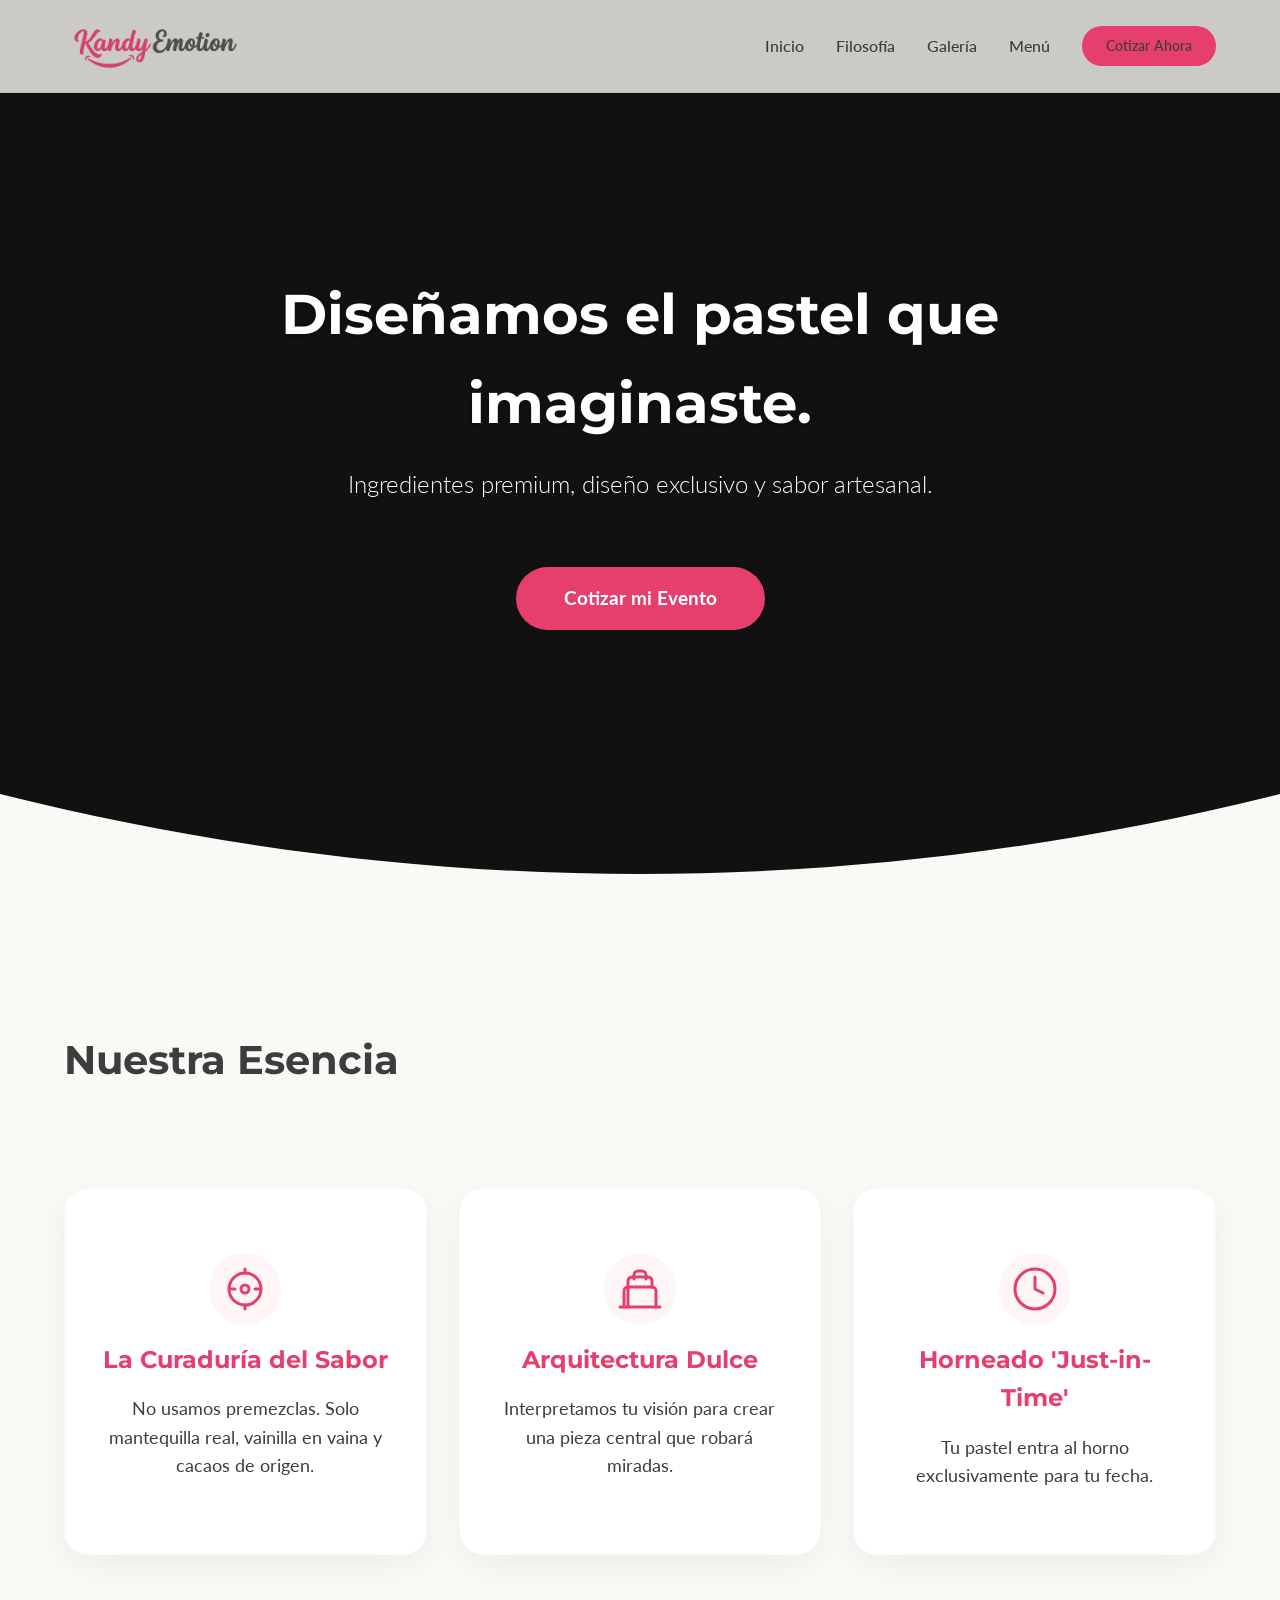
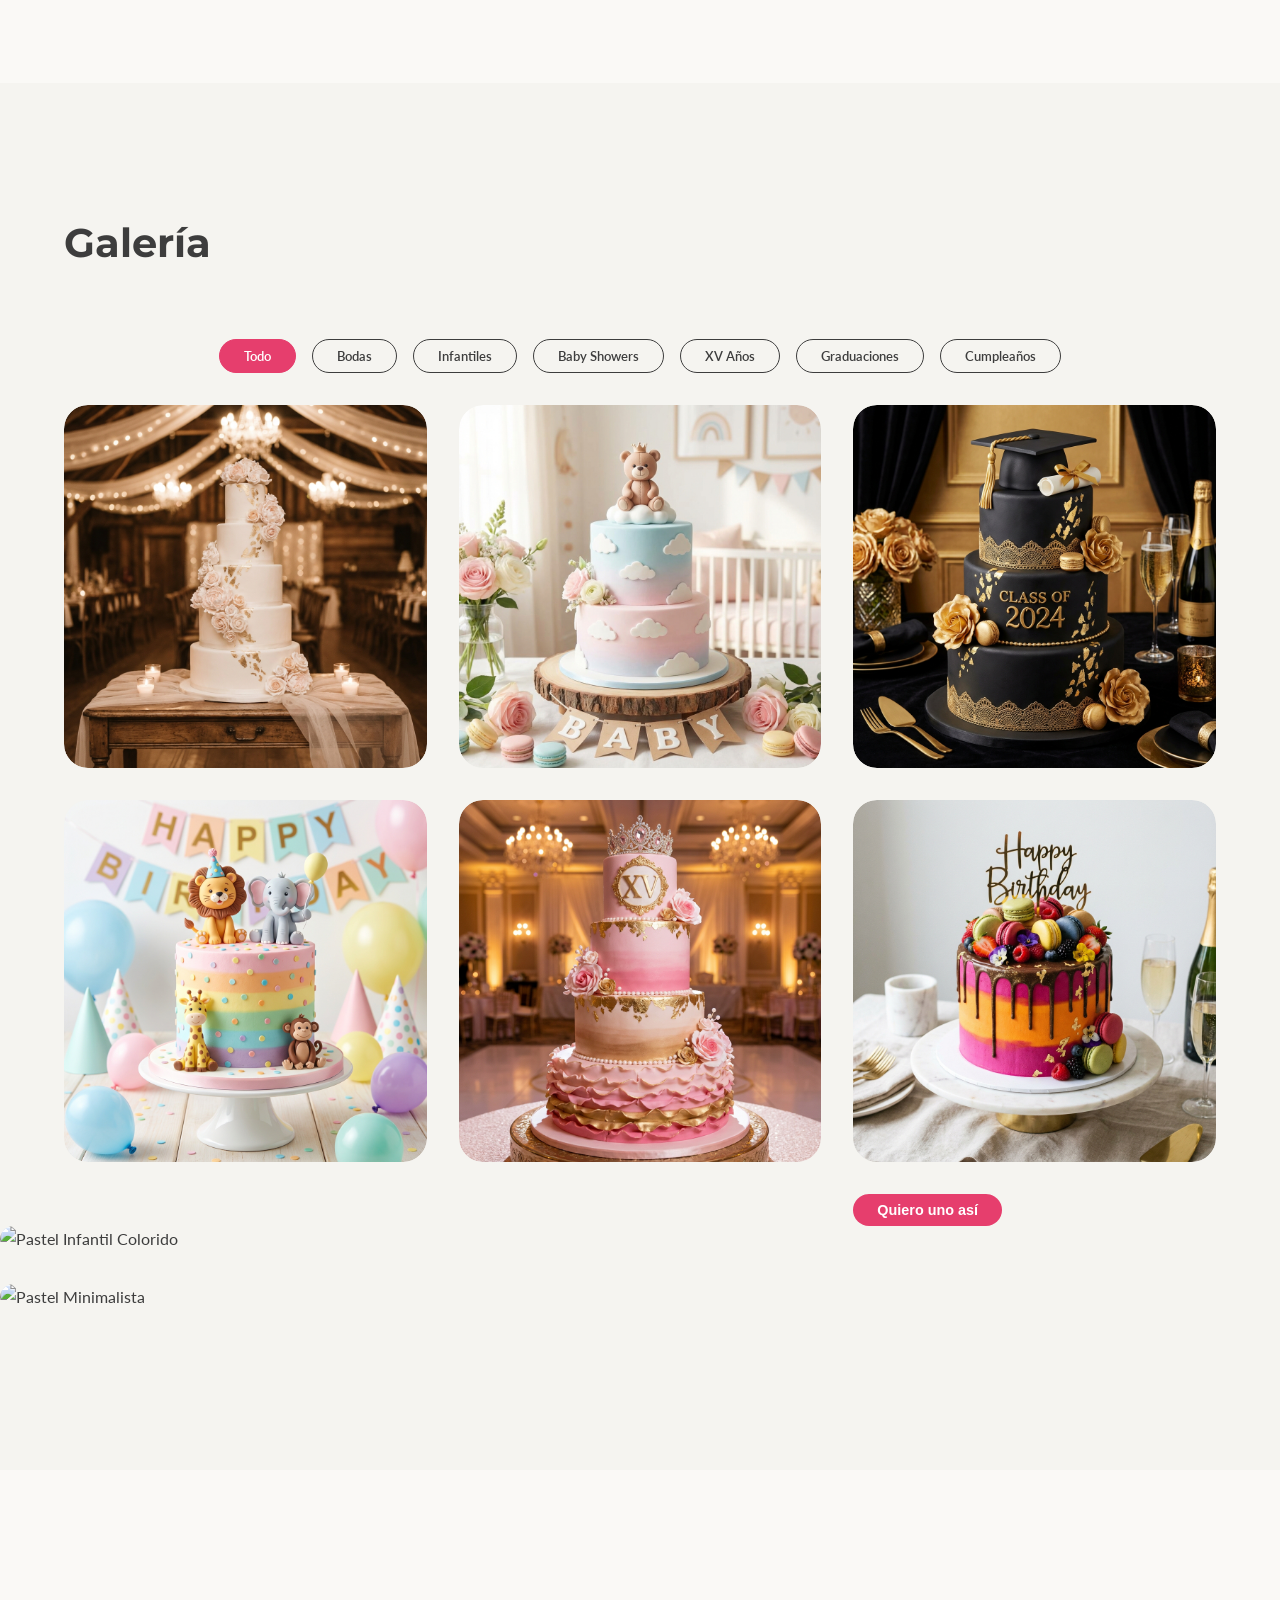
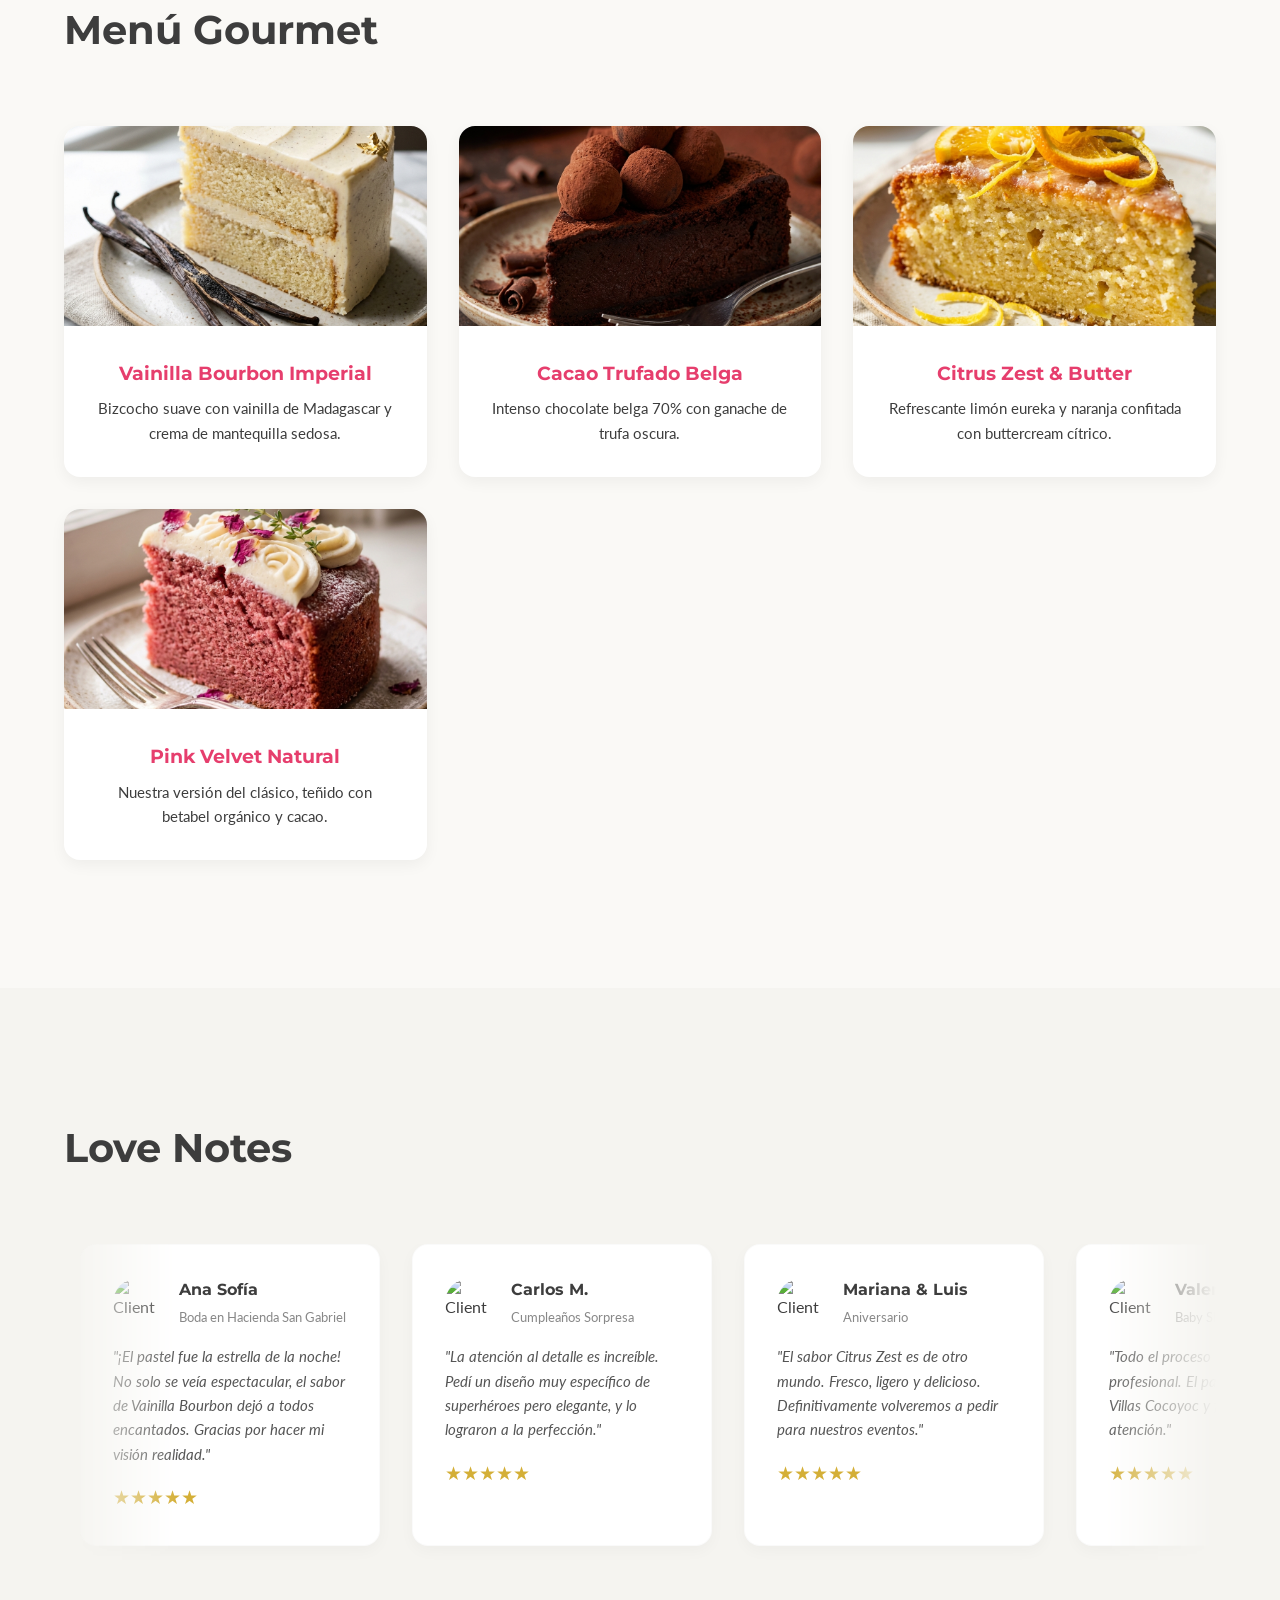
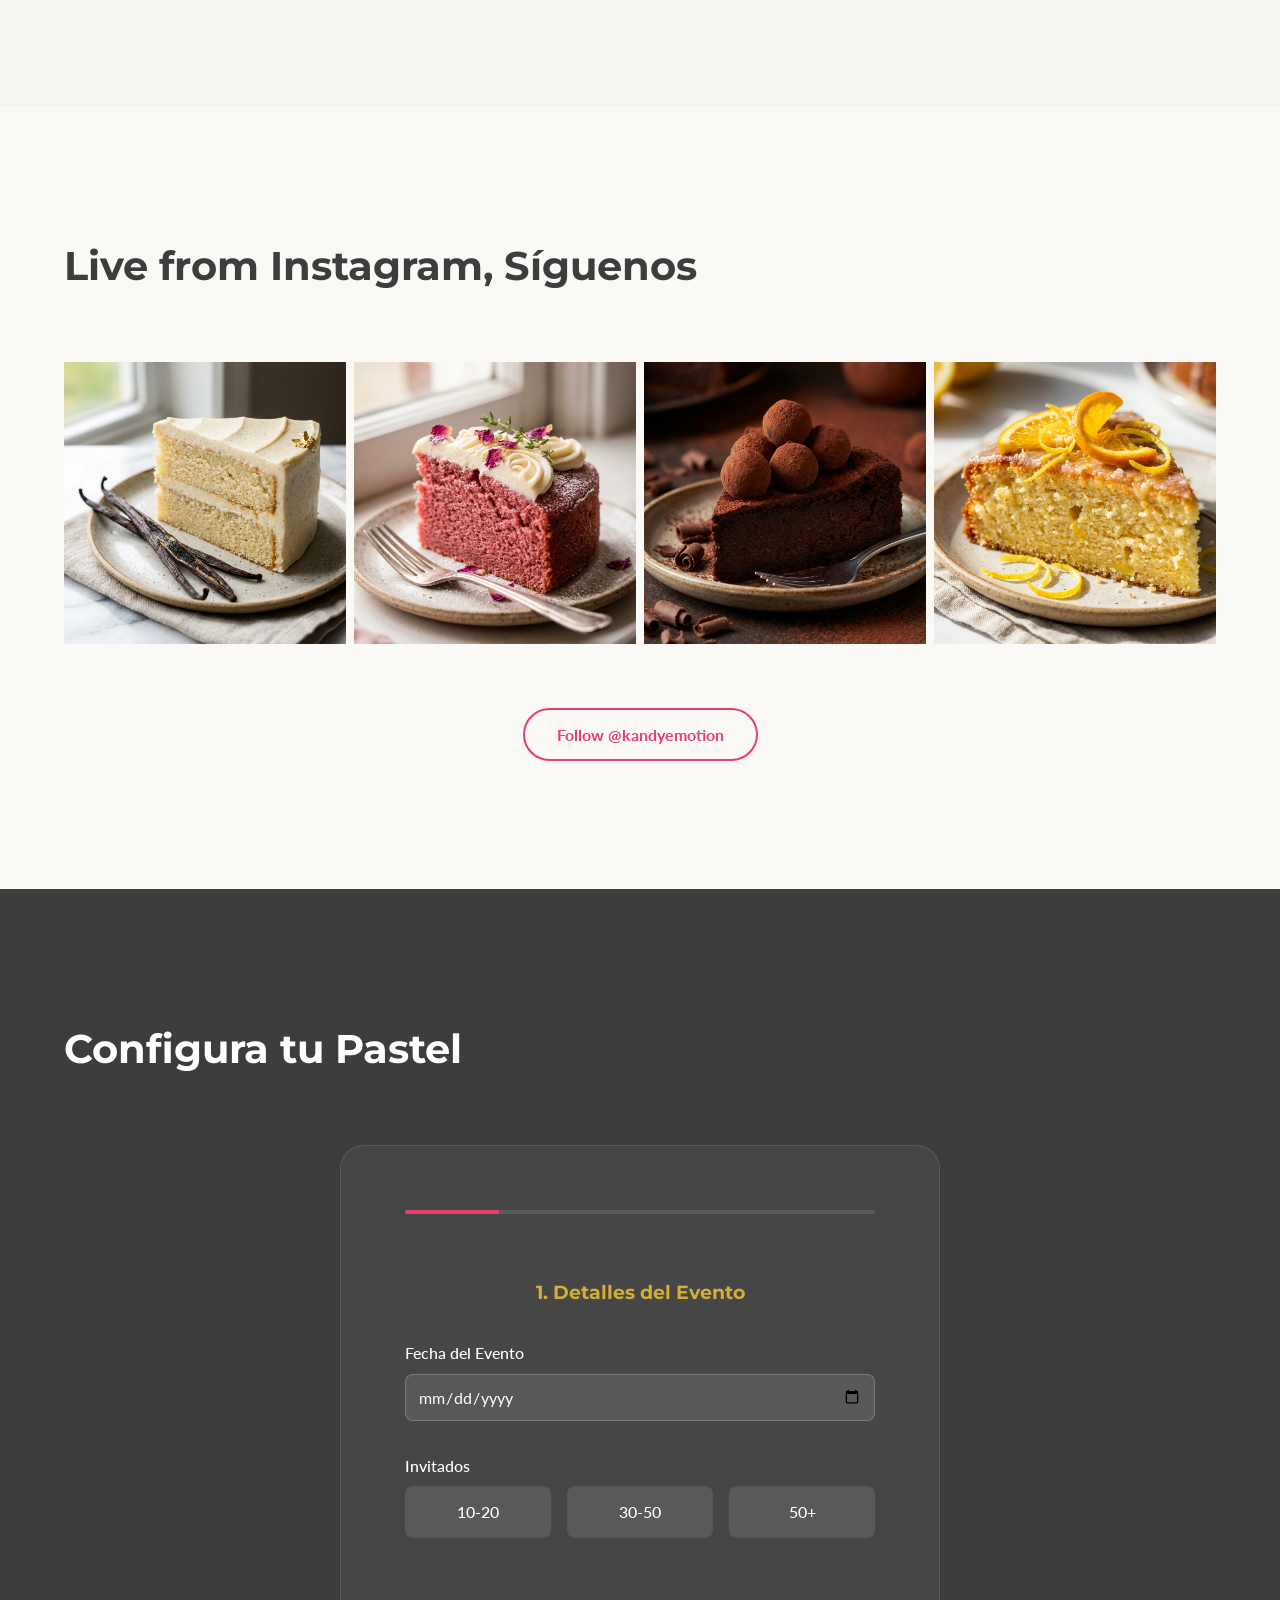
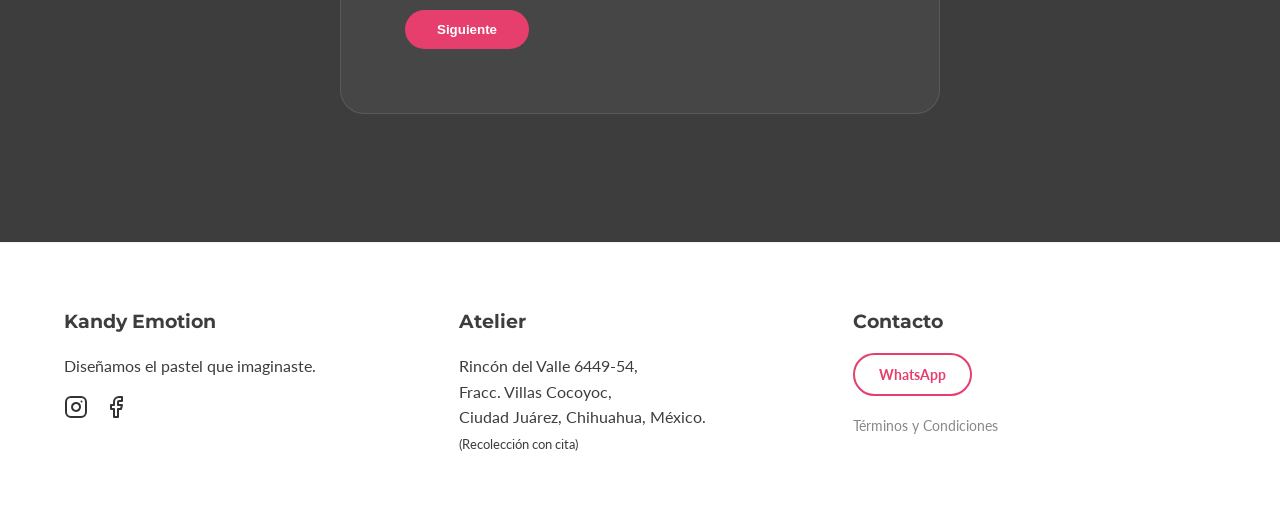
==== index.html @ c94f13f4 "Initial commit: Kandy Emotion website" ====
<!DOCTYPE html>
<html lang="es">

<head>
    <meta charset="UTF-8">
    <meta name="viewport" content="width=device-width, initial-scale=1.0">
    <title>Kandy Emotion | Pasteles de Diseño y Repostería Gourmet</title>
    <meta name="description"
        content="Diseñamos el pastel que imaginaste. Ingredientes premium, diseño exclusivo y sabor artesanal. Kandy Emotion - Digital Atelier.">
    <meta name="keywords"
        content="Pasteles personalizados, Repostería gourmet, Pasteles de boda, Kandy Emotion, Villas Cocoyoc">

    <!-- Fonts -->
    <link rel="preconnect" href="https://fonts.googleapis.com">
    <link rel="preconnect" href="https://fonts.gstatic.com" crossorigin>
    <link
        href="https://fonts.googleapis.com/css2?family=Lato:wght@300;400;700&family=Montserrat:wght@500;700;800&family=Pacifico&display=swap"
        rel="stylesheet">

    <!-- Styles -->
    <link rel="stylesheet" href="css/styles.css">
    <link rel="stylesheet" href="css/lightbox.css">
</head>

<body>

    <!-- Header -->
    <header id="main-header" class="glass-header">
        <div class="container header-content">
            <div class="logo">
                <img src="assets/images/logo.png" alt="Kandy Emotion Logo" class="logo-img">
            </div>
            <nav class="desktop-nav">
                <ul>
                    <li><a href="#hero">Inicio</a></li>
                    <li><a href="#value-prop">Filosofía</a></li>
                    <li><a href="#gallery">Galería</a></li>
                    <li><a href="#menu">Menú</a></li>
                    <li><a href="#configurator" class="btn btn-primary btn-sm">Cotizar Ahora</a></li>
                </ul>
            </nav>

            <!-- Mobile Menu Toggle -->
            <button class="mobile-menu-toggle" aria-label="Abrir menú">
                <span></span>
                <span></span>
                <span></span>
            </button>
        </div>

        <!-- Mobile Menu Overlay -->
        <div class="mobile-menu">
            <nav>
                <ul>
                    <li><a href="#hero" onclick="closeMobileMenu()">Inicio</a></li>
                    <li><a href="#value-prop" onclick="closeMobileMenu()">Filosofía</a></li>
                    <li><a href="#gallery" onclick="closeMobileMenu()">Galería</a></li>
                    <li><a href="#menu" onclick="closeMobileMenu()">Menú</a></li>
                    <li><a href="#configurator" class="btn btn-primary btn-block" onclick="closeMobileMenu()">Cotizar
                            Ahora</a></li>
                </ul>
            </nav>
        </div>
        </div>
    </header>

    <main>
        <!-- Section A: Hero -->
        <section id="hero" class="hero-section">
            <div class="video-background">
                <video autoplay muted loop playsinline
                    poster="https://images.unsplash.com/photo-1578985545062-69928b1d9587?q=80&w=2589&auto=format&fit=crop">
                    <source src="assets/videos/cake.mp4" type="video/mp4">
                    <!-- Fallback image is handled by poster -->
                </video>
                <div class="video-overlay"></div>
            </div>
            <div class="container hero-content">
                <h1>Diseñamos el pastel que imaginaste.</h1>
                <p class="hero-sub">Ingredientes premium, diseño exclusivo y sabor artesanal.</p>
                <a href="#configurator" class="btn btn-primary btn-lg">Cotizar mi Evento</a>
            </div>
            <div class="smile-divider-bottom">
                <svg viewBox="0 0 1440 120" preserveAspectRatio="none">
                    <path d="M0,0 C480,120 960,120 1440,0 L1440,120 L0,120 Z" fill="#FAF9F6"></path>
                </svg>
            </div>
        </section>

        <!-- Section B: Value Proposition -->
        <section id="value-prop" class="section-padding">
            <div class="container">
                <h2 class="section-title text-center">Nuestra Esencia</h2>
                <div class="cards-grid">
                    <div class="card">
                        <div class="card-icon">
                            <svg xmlns="http://www.w3.org/2000/svg" width="48" height="48" viewBox="0 0 24 24"
                                fill="none" stroke="#E63E6D" stroke-width="1.5" stroke-linecap="round"
                                stroke-linejoin="round">
                                <path d="M12 20a8 8 0 1 0 0-16 8 8 0 0 0 0 16Z" />
                                <path d="M12 14a2 2 0 1 0 0-4 2 2 0 0 0 0 4Z" />
                                <path d="M12 2v2" />
                                <path d="M12 22v-2" />
                                <path d="M17 12h2" />
                                <path d="M5 12h2" />
                            </svg>
                        </div>
                        <h3>La Curaduría del Sabor</h3>
                        <p>No usamos premezclas. Solo mantequilla real, vainilla en vaina y cacaos de origen.</p>
                    </div>
                    <div class="card">
                        <div class="card-icon">
                            <svg xmlns="http://www.w3.org/2000/svg" width="48" height="48" viewBox="0 0 24 24"
                                fill="none" stroke="#E63E6D" stroke-width="1.5" stroke-linecap="round"
                                stroke-linejoin="round">
                                <path d="M2 21h20" />
                                <path d="M20 21v-8a2 2 0 0 0-2-2H6a2 2 0 0 0-2 2v8" />
                                <path d="M6 21V8a2 2 0 0 1 2-2h8a2 2 0 0 1 2 2v3" />
                                <path d="M9 7V5a2 2 0 0 1 2-2h2a2 2 0 0 1 2 2v2" />
                            </svg>
                        </div>
                        <h3>Arquitectura Dulce</h3>
                        <p>Interpretamos tu visión para crear una pieza central que robará miradas.</p>
                    </div>
                    <div class="card">
                        <div class="card-icon">
                            <svg xmlns="http://www.w3.org/2000/svg" width="48" height="48" viewBox="0 0 24 24"
                                fill="none" stroke="#E63E6D" stroke-width="1.5" stroke-linecap="round"
                                stroke-linejoin="round">
                                <circle cx="12" cy="12" r="10" />
                                <polyline points="12 6 12 12 16 14" />
                            </svg>
                        </div>
                        <h3>Horneado 'Just-in-Time'</h3>
                        <p>Tu pastel entra al horno exclusivamente para tu fecha.</p>
                    </div>
                </div>
            </div>
        </section>

        <!-- Section C: Shoppable Gallery -->
        <section id="gallery" class="section-padding bg-cream">
            <div class="container">
                <h2 class="section-title text-center">Galería</h2>

                <!-- Filter Buttons -->
                <div class="gallery-filters text-center">
                    <button class="filter-btn active" data-filter="all">Todo</button>
                    <button class="filter-btn" data-filter="wedding">Bodas</button>
                    <button class="filter-btn" data-filter="kids">Infantiles</button>
                    <button class="filter-btn" data-filter="babyshower">Baby Showers</button>
                    <button class="filter-btn" data-filter="xv">XV Años</button>
                    <button class="filter-btn" data-filter="graduation">Graduaciones</button>
                    <button class="filter-btn" data-filter="birthday">Cumpleaños</button>
                </div>

                <!-- Masonry Grid -->
                <div class="gallery-grid">
                    <div class="gallery-item wedding">
                        <img src="assets/images/gallery-wedding.png" alt="Pastel de Boda Elegante" loading="lazy">
                        <div class="gallery-overlay">
                            <button class="btn btn-primary btn-sm" onclick="openLightbox(this)">Quiero uno así</button>
                        </div>
                    </div>
                    <div class="gallery-item kids">
                        <img src="assets/images/gallery-kids.png" alt="Pastel Infantil Divertido" loading="lazy">
                        <div class="gallery-overlay">
                            <button class="btn btn-primary btn-sm" onclick="openLightbox(this)">Quiero uno así</button>
                        </div>
                    </div>
                    <div class="gallery-item babyshower">
                        <img src="assets/images/gallery-babyshower.png" alt="Pastel Baby Shower" loading="lazy">
                        <div class="gallery-overlay">
                            <button class="btn btn-primary btn-sm" onclick="openLightbox(this)">Quiero uno así</button>
                        </div>
                    </div>
                    <div class="gallery-item xv">
                        <img src="assets/images/gallery-quince.png" alt="Pastel XV Años" loading="lazy">
                        <div class="gallery-overlay">
                            <button class="btn btn-primary btn-sm" onclick="openLightbox(this)">Quiero uno así</button>
                        </div>
                    </div>
                    <div class="gallery-item graduation">
                        <img src="assets/images/gallery-graduation.png" alt="Pastel Graduación" loading="lazy">
                        <div class="gallery-overlay">
                            <button class="btn btn-primary btn-sm" onclick="openLightbox(this)">Quiero uno así</button>
                        </div>
                    </div>
                    <div class="gallery-item birthday">
                        <img src="assets/images/gallery-birthday.png" alt="Pastel Cumpleaños" loading="lazy">
                        <div class="gallery-overlay">
                            <button class="btn btn-primary btn-sm" onclick="openLightbox(this)">Quiero uno así</button>
                        </div>
                    </div>
                    <button class="btn btn-primary btn-sm" onclick="openLightbox(this)">Quiero uno así</button>
                </div>
            </div>
            <div class="gallery-item kids">
                <img src="https://images.unsplash.com/photo-1621303837174-89787a7d4729?q=80&w=800&auto=format&fit=crop"
                    alt="Pastel Infantil Colorido" loading="lazy">
                <div class="gallery-overlay">
                    <button class="btn btn-primary btn-sm" onclick="openLightbox(this)">Quiero uno así</button>
                </div>
            </div>
            <div class="gallery-item editorial">
                <img src="https://images.unsplash.com/photo-1586985289688-ca3cf47d3e6e?q=80&w=800&auto=format&fit=crop"
                    alt="Pastel Minimalista" loading="lazy">
                <div class="gallery-overlay">
                    <button class="btn btn-primary btn-sm" onclick="openLightbox(this)">Quiero uno así</button>
                </div>
            </div>
            </div>
            </div>
        </section>

        <!-- Section D: Gourmet Menu -->
        <section id="menu" class="section-padding">
            <div class="container">
                <h2 class="section-title text-center">Menú Gourmet</h2>
                <div class="menu-grid">
                    <div class="menu-item">
                        <img src="assets/images/menu-vanilla.png" alt="Vainilla Bourbon" class="menu-img"
                            loading="lazy">
                        <div class="menu-content">
                            <h4>Vainilla Bourbon Imperial</h4>
                            <p>Bizcocho suave con vainilla de Madagascar y crema de mantequilla sedosa.</p>
                        </div>
                    </div>
                    <div class="menu-item">
                        <img src="assets/images/menu-cacao.png" alt="Cacao Trufado" class="menu-img" loading="lazy">
                        <div class="menu-content">
                            <h4>Cacao Trufado Belga</h4>
                            <p>Intenso chocolate belga 70% con ganache de trufa oscura.</p>
                        </div>
                    </div>
                    <div class="menu-item">
                        <img src="assets/images/menu-citrus.png" alt="Citrus Zest" class="menu-img" loading="lazy">
                        <div class="menu-content">
                            <h4>Citrus Zest & Butter</h4>
                            <p>Refrescante limón eureka y naranja confitada con buttercream cítrico.</p>
                        </div>
                    </div>
                    <div class="menu-item">
                        <img src="assets/images/menu-pink.png" alt="Pink Velvet" class="menu-img" loading="lazy">
                        <div class="menu-content">
                            <h4>Pink Velvet Natural</h4>
                            <p>Nuestra versión del clásico, teñido con betabel orgánico y cacao.</p>
                        </div>
                    </div>
                </div>
            </div>
        </section>

        <!-- Section E: Social Proof -->
        <section id="social-proof" class="section-padding bg-cream">
            <div class="container">
                <h2 class="section-title text-center">Love Notes</h2>
                <div class="scroller-container">
                    <div class="scroller-track">
                        <!-- Testimonial 1 -->
                        <div class="testimonial-card">
                            <div class="testimonial-header">
                                <img src="https://images.unsplash.com/photo-1494790108377-be9c29b29330?q=80&w=150&auto=format&fit=crop"
                                    alt="Client" class="client-avatar">
                                <div>
                                    <h5>Ana Sofía</h5>
                                    <small>Boda en Hacienda San Gabriel</small>
                                </div>
                            </div>
                            <p class="testimonial-text">"¡El pastel fue la estrella de la noche! No solo se veía
                                espectacular, el sabor de Vainilla Bourbon dejó a todos encantados. Gracias por hacer mi
                                visión realidad."</p>
                            <div class="testimonial-rating">★★★★★</div>
                        </div>
                        <!-- Testimonial 2 -->
                        <div class="testimonial-card">
                            <div class="testimonial-header">
                                <img src="https://images.unsplash.com/photo-1507003211169-0a1dd7228f2d?q=80&w=150&auto=format&fit=crop"
                                    alt="Client" class="client-avatar">
                                <div>
                                    <h5>Carlos M.</h5>
                                    <small>Cumpleaños Sorpresa</small>
                                </div>
                            </div>
                            <p class="testimonial-text">"La atención al detalle es increíble. Pedí un diseño muy
                                específico de superhéroes pero elegante, y lo lograron a la perfección."</p>
                            <div class="testimonial-rating">★★★★★</div>
                        </div>
                        <!-- Testimonial 3 -->
                        <div class="testimonial-card">
                            <div class="testimonial-header">
                                <img src="https://images.unsplash.com/photo-1534528741775-53994a69daeb?q=80&w=150&auto=format&fit=crop"
                                    alt="Client" class="client-avatar">
                                <div>
                                    <h5>Mariana & Luis</h5>
                                    <small>Aniversario</small>
                                </div>
                            </div>
                            <p class="testimonial-text">"El sabor Citrus Zest es de otro mundo. Fresco, ligero y
                                delicioso. Definitivamente volveremos a pedir para nuestros eventos."</p>
                            <div class="testimonial-rating">★★★★★</div>
                        </div>
                        <!-- Testimonial 4 -->
                        <div class="testimonial-card">
                            <div class="testimonial-header">
                                <img src="https://images.unsplash.com/photo-1580489944761-15a19d654956?q=80&w=150&auto=format&fit=crop"
                                    alt="Client" class="client-avatar">
                                <div>
                                    <h5>Valentina R.</h5>
                                    <small>Baby Shower</small>
                                </div>
                            </div>
                            <p class="testimonial-text">"Todo el proceso fue súper fácil y profesional. El pastel llegó
                                perfecto a Villas Cocoyoc y fue el centro de atención."</p>
                            <div class="testimonial-rating">★★★★★</div>
                        </div>

                        <!-- Duplicates for Infinite Scroll -->
                        <!-- Testimonial 1 -->
                        <div class="testimonial-card">
                            <div class="testimonial-header">
                                <img src="https://images.unsplash.com/photo-1494790108377-be9c29b29330?q=80&w=150&auto=format&fit=crop"
                                    alt="Client" class="client-avatar">
                                <div>
                                    <h5>Ana Sofía</h5>
                                    <small>Boda en Hacienda San Gabriel</small>
                                </div>
                            </div>
                            <p class="testimonial-text">"¡El pastel fue la estrella de la noche! No solo se veía
                                espectacular, el sabor de Vainilla Bourbon dejó a todos encantados. Gracias por hacer mi
                                visión realidad."</p>
                            <div class="testimonial-rating">★★★★★</div>
                        </div>
                        <!-- Testimonial 2 -->
                        <div class="testimonial-card">
                            <div class="testimonial-header">
                                <img src="https://images.unsplash.com/photo-1507003211169-0a1dd7228f2d?q=80&w=150&auto=format&fit=crop"
                                    alt="Client" class="client-avatar">
                                <div>
                                    <h5>Carlos M.</h5>
                                    <small>Cumpleaños Sorpresa</small>
                                </div>
                            </div>
                            <p class="testimonial-text">"La atención al detalle es increíble. Pedí un diseño muy
                                específico de superhéroes pero elegante, y lo lograron a la perfección."</p>
                            <div class="testimonial-rating">★★★★★</div>
                        </div>
                        <!-- Testimonial 3 -->
                        <div class="testimonial-card">
                            <div class="testimonial-header">
                                <img src="https://images.unsplash.com/photo-1534528741775-53994a69daeb?q=80&w=150&auto=format&fit=crop"
                                    alt="Client" class="client-avatar">
                                <div>
                                    <h5>Mariana & Luis</h5>
                                    <small>Aniversario</small>
                                </div>
                            </div>
                            <p class="testimonial-text">"El sabor Citrus Zest es de otro mundo. Fresco, ligero y
                                delicioso. Definitivamente volveremos a pedir para nuestros eventos."</p>
                            <div class="testimonial-rating">★★★★★</div>
                        </div>
                        <!-- Testimonial 4 -->
                        <div class="testimonial-card">
                            <div class="testimonial-header">
                                <img src="https://images.unsplash.com/photo-1580489944761-15a19d654956?q=80&w=150&auto=format&fit=crop"
                                    alt="Client" class="client-avatar">
                                <div>
                                    <h5>Valentina R.</h5>
                                    <small>Baby Shower</small>
                                </div>
                            </div>
                            <p class="testimonial-text">"Todo el proceso fue súper fácil y profesional. El pastel llegó
                                perfecto a Villas Cocoyoc y fue el centro de atención."</p>
                            <div class="testimonial-rating">★★★★★</div>
                        </div>
                    </div>
                </div>
            </div>
        </section>

        <!-- Section F: Live from Atelier -->
        <section id="instagram" class="section-padding">
            <div class="container">
                <h2 class="section-title text-center">Live from Instagram, Síguenos</h2>
                <div class="insta-grid">
                    <a href="https://instagram.com/kandyemotion" target="_blank" class="insta-item">
                        <img src="assets/images/menu-vanilla.png" alt="Instagram Post" loading="lazy">
                        <div class="insta-overlay">
                            <span class="insta-icon">❤️ 1.2k</span>
                        </div>
                    </a>
                    <a href="https://instagram.com/kandyemotion" target="_blank" class="insta-item">
                        <img src="assets/images/menu-pink.png" alt="Instagram Post" loading="lazy">
                        <div class="insta-overlay">
                            <span class="insta-icon">❤️ 856</span>
                        </div>
                    </a>
                    <a href="https://instagram.com/kandyemotion" target="_blank" class="insta-item">
                        <img src="assets/images/menu-cacao.png" alt="Instagram Post" loading="lazy">
                        <div class="insta-overlay">
                            <span class="insta-icon">❤️ 2.1k</span>
                        </div>
                    </a>
                    <a href="https://instagram.com/kandyemotion" target="_blank" class="insta-item">
                        <img src="assets/images/menu-citrus.png" alt="Instagram Post" loading="lazy">
                        <div class="insta-overlay">
                            <span class="insta-icon">❤️ 1.5k</span>
                        </div>
                    </a>
                </div>
                <div class="text-center" style="margin-top: var(--spacing-lg);">
                    <a href="https://instagram.com/kandyemotion" target="_blank" class="btn btn-outline">Follow
                        @kandyemotion</a>
                </div>
            </div>
        </section>

        <!-- Section G: Cake Configurator -->
        <section id="configurator" class="section-padding bg-dark text-light">
            <div class="container">
                <h2 class="section-title text-center text-light">Configura tu Pastel</h2>
                <div id="configurator-wizard" class="wizard-container">
                    <!-- Progress Bar -->
                    <div class="wizard-progress">
                        <div class="progress-bar" id="progress-bar" style="width: 20%;"></div>
                    </div>

                    <!-- Step 1: Event Date & Guests -->
                    <div class="wizard-step active" data-step="1">
                        <h3>1. Detalles del Evento</h3>
                        <div class="form-group">
                            <label for="event-date">Fecha del Evento</label>
                            <input type="date" id="event-date" class="form-control" required>
                        </div>
                        <div class="form-group">
                            <label>Invitados</label>
                            <div class="guests-selector">
                                <label class="radio-card">
                                    <input type="radio" name="guests" value="10-20">
                                    <span>10-20</span>
                                </label>
                                <label class="radio-card">
                                    <input type="radio" name="guests" value="30-50">
                                    <span>30-50</span>
                                </label>
                                <label class="radio-card">
                                    <input type="radio" name="guests" value="50+">
                                    <span>50+</span>
                                </label>
                            </div>
                        </div>
                        <div class="wizard-actions">
                            <button class="btn btn-primary" onclick="nextStep(2)">Siguiente</button>
                        </div>
                    </div>

                    <!-- Step 2: Flavor Base -->
                    <div class="wizard-step" data-step="2">
                        <h3>2. Elige tu Base</h3>
                        <div class="flavor-grid">
                            <label class="flavor-card">
                                <input type="radio" name="flavor" value="Vainilla Bourbon">
                                <div class="flavor-content">
                                    <h4>Vainilla Bourbon</h4>
                                    <p>Clásico y elegante</p>
                                </div>
                            </label>
                            <label class="flavor-card">
                                <input type="radio" name="flavor" value="Cacao Trufado">
                                <div class="flavor-content">
                                    <h4>Cacao Trufado</h4>
                                    <p>Intenso y oscuro</p>
                                </div>
                            </label>
                            <label class="flavor-card">
                                <input type="radio" name="flavor" value="Citrus Zest">
                                <div class="flavor-content">
                                    <h4>Citrus Zest</h4>
                                    <p>Fresco y vibrante</p>
                                </div>
                            </label>
                            <label class="flavor-card">
                                <input type="radio" name="flavor" value="Pink Velvet">
                                <div class="flavor-content">
                                    <h4>Pink Velvet</h4>
                                    <p>Suave y natural</p>
                                </div>
                            </label>
                        </div>
                        <div class="wizard-actions">
                            <button class="btn btn-outline" onclick="prevStep(1)">Atrás</button>
                            <button class="btn btn-primary" onclick="nextStep(3)">Siguiente</button>
                        </div>
                    </div>

                    <!-- Step 3: Filling -->
                    <div class="wizard-step" data-step="3">
                        <h3>3. Relleno Irresistible</h3>
                        <div class="form-group">
                            <select id="filling" class="form-control">
                                <option value="" disabled selected>Selecciona un relleno</option>
                                <option value="Mousse de Cheesecake">Mousse de Cheesecake</option>
                                <option value="Ganache de Avellana">Ganache de Avellana</option>
                                <option value="Compota de Frutos Rojos">Compota de Frutos Rojos</option>
                                <option value="Caramelo Salado">Caramelo Salado</option>
                            </select>
                        </div>
                        <div class="wizard-actions">
                            <button class="btn btn-outline" onclick="prevStep(2)">Atrás</button>
                            <button class="btn btn-primary" onclick="nextStep(4)">Siguiente</button>
                        </div>
                    </div>

                    <!-- Step 4: Style & Delivery -->
                    <div class="wizard-step" data-step="4">
                        <h3>4. Estilo y Entrega</h3>
                        <div class="form-group">
                            <label>Elige el Estilo</label>
                            <div class="style-grid">
                                <label class="style-card">
                                    <input type="radio" name="cake-style" value="Minimalista">
                                    <span>Minimalista</span>
                                </label>
                                <label class="style-card">
                                    <input type="radio" name="cake-style" value="Floral">
                                    <span>Floral</span>
                                </label>
                                <label class="style-card">
                                    <input type="radio" name="cake-style" value="Vintage">
                                    <span>Vintage</span>
                                </label>
                                <label class="style-card">
                                    <input type="radio" name="cake-style" value="Infantil">
                                    <span>Infantil / Temático</span>
                                </label>
                                <label class="style-card">
                                    <input type="radio" name="cake-style" value="Editorial">
                                    <span>Editorial / Abstracto</span>
                                </label>
                                <label class="style-card">
                                    <input type="radio" name="cake-style" value="Personalizado">
                                    <span>100% Personalizado</span>
                                </label>
                            </div>
                        </div>
                        <div class="form-group">
                            <label>Entrega</label>
                            <div class="delivery-options">
                                <label class="radio-card">
                                    <input type="radio" name="delivery" value="Pickup">
                                    <span>Pickup en Atelier (Gratis)</span>
                                </label>
                                <label class="radio-card">
                                    <input type="radio" name="delivery" value="Delivery">
                                    <span>Punto Estratégico (Tarifa Dinámica)</span>
                                </label>
                            </div>
                        </div>
                        <div class="wizard-actions">
                            <button class="btn btn-outline" onclick="prevStep(3)">Atrás</button>
                            <button class="btn btn-primary" onclick="nextStep(5)">Siguiente</button>
                        </div>
                    </div>

                    <!-- Step 5: Contact & Submit -->
                    <div class="wizard-step" data-step="5">
                        <h3>5. Finalizar Cotización</h3>
                        <div class="form-group">
                            <label for="client-name">Nombre Completo</label>
                            <input type="text" id="client-name" class="form-control" required>
                        </div>
                        <div class="form-group">
                            <label for="client-contact">WhatsApp / Email</label>
                            <input type="text" id="client-contact" class="form-control" required>
                        </div>
                        <p class="disclaimer"><small>* Para asegurar tu fecha en nuestra agenda de producción,
                                trabajamos con una reserva del 50%.</small></p>
                        <div class="wizard-actions">
                            <button class="btn btn-outline" onclick="prevStep(4)">Atrás</button>
                            <button class="btn btn-primary" onclick="submitConfigurator()">Enviar Cotización</button>
                        </div>
                    </div>

                </div>
            </div>
        </section>
    </main>

    <!-- Footer -->
    <footer class="main-footer">
        <div class="container footer-grid">
            <div class="footer-col">
                <h3>Kandy Emotion</h3>
                <p>Diseñamos el pastel que imaginaste.</p>
                <div class="social-icons" style="margin-top: 1rem; display: flex; gap: 1rem;">
                    <a href="https://instagram.com/kandyemotion" target="_blank" aria-label="Instagram"
                        style="color: #333;">
                        <svg xmlns="http://www.w3.org/2000/svg" width="24" height="24" viewBox="0 0 24 24" fill="none"
                            stroke="currentColor" stroke-width="2" stroke-linecap="round" stroke-linejoin="round">
                            <rect x="2" y="2" width="20" height="20" rx="5" ry="5"></rect>
                            <path d="M16 11.37A4 4 0 1 1 12.63 8 4 4 0 0 1 16 11.37z"></path>
                            <line x1="17.5" y1="6.5" x2="17.51" y2="6.5"></line>
                        </svg>
                    </a>
                    <a href="#" target="_blank" aria-label="Facebook" style="color: #333;">
                        <svg xmlns="http://www.w3.org/2000/svg" width="24" height="24" viewBox="0 0 24 24" fill="none"
                            stroke="currentColor" stroke-width="2" stroke-linecap="round" stroke-linejoin="round">
                            <path d="M18 2h-3a5 5 0 0 0-5 5v3H7v4h3v8h4v-8h3l1-4h-4V7a1 1 0 0 1 1-1h3z"></path>
                        </svg>
                    </a>
                </div>
            </div>
            <div class="footer-col">
                <h3>Atelier</h3>
                <p>Rincón del Valle 6449-54,<br>Fracc. Villas Cocoyoc,<br>Ciudad Juárez, Chihuahua, México.</p>
                <p><small>(Recolección con cita)</small></p>
            </div>
            <div class="footer-col">
                <h3>Contacto</h3>
                <a href="https://wa.me/526562699857" class="btn btn-outline btn-sm"
                    style="margin-bottom: 1rem;">WhatsApp</a>
                <p><a href="#" style="color: #888; text-decoration: none; font-size: 0.9rem;">Términos y Condiciones</a>
                </p>
            </div>
        </div>
    </footer>

    <!-- Mobile Bottom Bar -->
    <div class="mobile-bottom-bar">
        <a href="#configurator" class="btn btn-primary btn-block">Cotizar Ahora</a>
    </div>

    <script src="js/main.js"></script>
</body>

</html>
---- css/styles.css ----
:root {
    /* Color Palette */
    --color-bg-primary: #FAF9F6;
    /* Vanilla Cream */
    --color-text-primary: #3D3D3D;
    /* Emotion Dark */
    --color-accent-primary: #E63E6D;
    /* Kandy Pink */
    --color-accent-secondary: #D4AF37;
    /* Soft Gold */
    --color-white: #FFFFFF;

    /* Typography */
    --font-heading: 'Montserrat', sans-serif;
    --font-body: 'Lato', sans-serif;
    --font-accent: 'Pacifico', cursive;

    /* Spacing */
    --spacing-xs: 0.5rem;
    --spacing-sm: 1rem;
    --spacing-md: 2rem;
    --spacing-lg: 4rem;
    --spacing-xl: 8rem;

    /* Shapes */
    --radius-sm: 8px;
    --radius-md: 16px;
    --radius-lg: 24px;
    --radius-pill: 50px;
}

* {
    box-sizing: border-box;
    margin: 0;
    padding: 0;
}

html {
    scroll-behavior: smooth;
}

body {
    font-family: var(--font-body);
    background-color: var(--color-bg-primary);
    color: var(--color-text-primary);
    line-height: 1.6;
}

h1,
h2,
h3,
h4,
h5,
h6 {
    font-family: var(--font-heading);
    font-weight: 700;
    margin-bottom: var(--spacing-sm);
}

.container {
    width: 90%;
    max-width: 1200px;
    margin: 0 auto;
}

/* Buttons */
.btn {
    display: inline-block;
    padding: 12px 32px;
    border-radius: var(--radius-pill);
    text-decoration: none;
    font-weight: 700;
    transition: transform 0.3s ease, box-shadow 0.3s ease;
    cursor: pointer;
    border: none;
}

.btn:hover {
    transform: scale(1.05);
    box-shadow: 0 4px 15px rgba(230, 62, 109, 0.3);
}

.btn-primary {
    background-color: var(--color-accent-primary);
    color: var(--color-white);
}

.btn-outline {
    border: 2px solid var(--color-accent-primary);
    color: var(--color-accent-primary);
    background: transparent;
}

.btn-lg {
    font-size: 1.2rem;
    padding: 16px 48px;
}

.btn-sm {
    font-size: 0.9rem;
    padding: 8px 24px;
}

.btn-block {
    display: block;
    width: 100%;
    text-align: center;
}

/* Header */
.glass-header {
    position: fixed;
    top: 0;
    left: 0;
    width: 100%;
    z-index: 1000;
    background: rgba(250, 249, 246, 0.8);
    backdrop-filter: blur(10px);
    padding: var(--spacing-sm) 0;
    border-bottom: 1px solid rgba(0, 0, 0, 0.05);
}

/* Footer */
.main-footer {
    background-color: var(--color-white);
    padding: var(--spacing-lg) 0;
    border-top: 1px solid rgba(0, 0, 0, 0.05);
}

.header-content {
    display: flex;
    justify-content: space-between;
    align-items: center;
}

.logo-img {
    height: 60px;
    /* Adjust based on logo aspect ratio */
    width: auto;
    display: block;
}

.desktop-nav ul {
    list-style: none;
    display: flex;
    gap: var(--spacing-md);
    align-items: center;
}

.desktop-nav a {
    text-decoration: none;
    color: var(--color-text-primary);
    font-weight: 500;
    transition: color 0.3s ease;
}

.desktop-nav a:hover {
    color: var(--color-accent-primary);
}

/* Mobile Menu */
.mobile-menu-toggle {
    display: none;
    flex-direction: column;
    justify-content: space-between;
    width: 30px;
    height: 21px;
    background: none;
    border: none;
    cursor: pointer;
    z-index: 1100;
}

.mobile-menu-toggle span {
    display: block;
    width: 100%;
    height: 3px;
    background-color: var(--color-text-primary);
    border-radius: 3px;
    transition: all 0.3s ease;
}

.mobile-menu {
    position: fixed;
    top: 0;
    left: 0;
    width: 100%;
    height: 100vh;
    background: rgba(255, 255, 255, 0.98);
    z-index: 1050;
    display: flex;
    align-items: center;
    justify-content: center;
    transform: translateY(-100%);
    transition: transform 0.3s ease-in-out;
}

.mobile-menu.active {
    transform: translateY(0);
}

.mobile-menu ul {
    list-style: none;
    text-align: center;
}

.mobile-menu li {
    margin: var(--spacing-md) 0;
}

.mobile-menu a {
    text-decoration: none;
    color: var(--color-text-primary);
    font-size: 1.5rem;
    font-family: var(--font-heading);
}

/* Toggle Animation */
.mobile-menu-toggle.active span:nth-child(1) {
    transform: translateY(9px) rotate(45deg);
}

.mobile-menu-toggle.active span:nth-child(2) {
    opacity: 0;
}

.mobile-menu-toggle.active span:nth-child(3) {
    transform: translateY(-9px) rotate(-45deg);
}

@media (max-width: 768px) {
    .desktop-nav {
        display: none;
    }

    .mobile-menu-toggle {
        display: flex;
    }
}

/* Hero */
.hero-section {
    position: relative;
    height: 100vh;
    display: flex;
    align-items: center;
    justify-content: center;
    text-align: center;
    background-color: #222;
    /* Fallback */
    color: var(--color-white);
    overflow: hidden;
}

.video-background {
    position: absolute;
    top: 0;
    left: 0;
    width: 100%;
    height: 100%;
    z-index: 1;
}

.video-background video {
    min-width: 100%;
    min-height: 100%;
    width: auto;
    height: auto;
    position: absolute;
    top: 50%;
    left: 50%;
    transform: translate(-50%, -50%);
    object-fit: cover;
}

.video-overlay {
    position: absolute;
    top: 0;
    left: 0;
    width: 100%;
    height: 100%;
    background: rgba(0, 0, 0, 0.5);
    /* Darker overlay for better text contrast */
    z-index: 2;
}

.hero-content {
    position: relative;
    z-index: 3;
    max-width: 800px;
    padding: 0 var(--spacing-sm);
}

.hero-content h1 {
    font-size: 3.5rem;
    margin-bottom: var(--spacing-sm);
    text-shadow: 0 2px 4px rgba(0, 0, 0, 0.3);
}

.hero-sub {
    font-size: 1.5rem;
    margin-bottom: var(--spacing-lg);
    font-weight: 300;
    text-shadow: 0 1px 2px rgba(0, 0, 0, 0.3);
}

.smile-divider-bottom {
    position: absolute;
    bottom: -1px;
    /* Fix gap */
    left: 0;
    width: 100%;
    z-index: 4;
    line-height: 0;
}

/* Sections */
.section-padding {
    padding: var(--spacing-xl) 0;
}

.section-title {
    font-size: 2.5rem;
    margin-bottom: var(--spacing-lg);
    color: var(--color-text-primary);
    position: relative;
    display: inline-block;
}

.text-center {
    text-align: center;
}

.text-light {
    color: var(--color-white);
}

.bg-cream {
    background-color: #F5F4F0;
    /* Slightly darker cream for contrast */
}

.bg-dark {
    background-color: var(--color-text-primary);
}

/* Value Proposition */
.cards-grid {
    display: grid;
    grid-template-columns: repeat(auto-fit, minmax(300px, 1fr));
    gap: var(--spacing-md);
    margin-top: var(--spacing-md);
}

.card {
    background: var(--color-white);
    padding: var(--spacing-lg) var(--spacing-md);
    border-radius: var(--radius-lg);
    box-shadow: 0 10px 30px rgba(0, 0, 0, 0.05);
    text-align: center;
    transition: transform 0.3s ease, box-shadow 0.3s ease;
    border: 1px solid rgba(0, 0, 0, 0.02);
}

.card:hover {
    transform: translateY(-10px);
    box-shadow: 0 20px 40px rgba(0, 0, 0, 0.08);
}

.card h3 {
    color: var(--color-accent-primary);
    margin-bottom: var(--spacing-sm);
    font-size: 1.5rem;
}

.card-icon {
    margin-bottom: var(--spacing-sm);
    display: inline-flex;
    padding: 12px;
    background: rgba(230, 62, 109, 0.05);
    border-radius: 50%;
}

.card p {
    color: var(--color-text-primary);
    font-size: 1.1rem;
    line-height: 1.6;
}

/* Gallery */
.gallery-filters {
    margin-bottom: var(--spacing-md);
    display: flex;
    justify-content: center;
    gap: var(--spacing-sm);
    flex-wrap: wrap;
}

.filter-btn {
    background: transparent;
    border: 1px solid var(--color-text-primary);
    color: var(--color-text-primary);
    padding: 8px 24px;
    border-radius: var(--radius-pill);
    cursor: pointer;
    font-family: var(--font-body);
    font-weight: 600;
    transition: all 0.3s ease;
}

.filter-btn.active,
.filter-btn:hover {
    background: var(--color-accent-primary);
    border-color: var(--color-accent-primary);
    color: var(--color-white);
}

.gallery-grid {
    column-count: 3;
    column-gap: var(--spacing-md);
}

.gallery-item {
    break-inside: avoid;
    margin-bottom: var(--spacing-md);
    position: relative;
    border-radius: var(--radius-lg);
    overflow: hidden;
    cursor: pointer;
}

.gallery-item img {
    width: 100%;
    height: auto;
    display: block;
    border-radius: var(--radius-lg);
    transition: transform 0.5s ease;
}

.gallery-item:hover img {
    transform: scale(1.05);
}

.gallery-overlay {
    position: absolute;
    top: 0;
    left: 0;
    width: 100%;
    height: 100%;
    background: rgba(0, 0, 0, 0.4);
    display: flex;
    align-items: center;
    justify-content: center;
    opacity: 0;
    transition: opacity 0.3s ease;
}

.gallery-item:hover .gallery-overlay {
    opacity: 1;
}

@media (max-width: 768px) {
    .gallery-grid {
        column-count: 2;
    }
}

@media (max-width: 480px) {
    .gallery-grid {
        column-count: 1;
    }
}

/* Menu */
.menu-grid {
    display: grid;
    grid-template-columns: repeat(auto-fit, minmax(280px, 1fr));
    gap: var(--spacing-md);
}

.menu-item {
    background: var(--color-white);
    border-radius: var(--radius-md);
    overflow: hidden;
    box-shadow: 0 5px 15px rgba(0, 0, 0, 0.05);
    transition: transform 0.3s ease;
}

.menu-item:hover {
    transform: translateY(-5px);
}

.menu-img {
    width: 100%;
    height: 200px;
    object-fit: cover;
    display: block;
}

.menu-content {
    padding: var(--spacing-md);
    text-align: center;
}

.menu-content h4 {
    color: var(--color-accent-primary);
    font-size: 1.2rem;
    margin-bottom: var(--spacing-xs);
}

.menu-content p {
    font-size: 0.95rem;
    color: var(--color-text-primary);
}

/* Social Proof */
.scroller-container {
    overflow: hidden;
    /* Hide scrollbar for auto scroll */
    padding-bottom: var(--spacing-md);
    mask-image: linear-gradient(to right, transparent, black 10%, black 90%, transparent);
    -webkit-mask-image: linear-gradient(to right, transparent, black 10%, black 90%, transparent);
}

.scroller-track {
    display: flex;
    gap: var(--spacing-md);
    width: max-content;
    padding: 0 var(--spacing-sm);
    animation: scroll 40s linear infinite;
}

.scroller-track:hover {
    animation-play-state: paused;
}

@keyframes scroll {
    0% {
        transform: translateX(0);
    }

    100% {
        transform: translateX(calc(-50% - var(--spacing-md)/2));
    }
}

.testimonial-card {
    background: var(--color-white);
    padding: var(--spacing-md);
    border-radius: var(--radius-md);
    width: 300px;
    box-shadow: 0 5px 15px rgba(0, 0, 0, 0.03);
    border: 1px solid rgba(0, 0, 0, 0.02);
    flex-shrink: 0;
}

.testimonial-header {
    display: flex;
    align-items: center;
    gap: var(--spacing-sm);
    margin-bottom: var(--spacing-sm);
}

.client-avatar {
    width: 50px;
    height: 50px;
    border-radius: 50%;
    object-fit: cover;
}

.testimonial-header h5 {
    margin: 0;
    font-size: 1rem;
    color: var(--color-text-primary);
}

.testimonial-header small {
    color: #888;
    font-size: 0.8rem;
}

.testimonial-text {
    font-size: 0.95rem;
    font-style: italic;
    color: #555;
    margin-bottom: var(--spacing-sm);
}

.testimonial-rating {
    color: var(--color-accent-secondary);
    font-size: 1.2rem;
}

/* Instagram */
.insta-grid {
    display: grid;
    grid-template-columns: repeat(auto-fit, minmax(200px, 1fr));
    gap: var(--spacing-xs);
}

.insta-item {
    position: relative;
    display: block;
    overflow: hidden;
    padding-bottom: 100%;
    /* Square aspect ratio */
}

.insta-item img {
    position: absolute;
    top: 0;
    left: 0;
    width: 100%;
    height: 100%;
    object-fit: cover;
    transition: transform 0.3s ease;
}

.insta-item:hover img {
    transform: scale(1.1);
}

.insta-overlay {
    position: absolute;
    top: 0;
    left: 0;
    width: 100%;
    height: 100%;
    background: rgba(0, 0, 0, 0.3);
    display: flex;
    align-items: center;
    justify-content: center;
    opacity: 0;
    transition: opacity 0.3s ease;
}

.insta-item:hover .insta-overlay {
    opacity: 1;
}

/* Configurator Wizard */
.wizard-container {
    max-width: 600px;
    margin: 0 auto;
    background: rgba(255, 255, 255, 0.05);
    padding: var(--spacing-lg);
    border-radius: var(--radius-lg);
    border: 1px solid rgba(255, 255, 255, 0.1);
}

.wizard-progress {
    height: 4px;
    background: rgba(255, 255, 255, 0.1);
    border-radius: 2px;
    margin-bottom: var(--spacing-lg);
    overflow: hidden;
}

.progress-bar {
    height: 100%;
    background: var(--color-accent-primary);
    transition: width 0.3s ease;
}

.wizard-step {
    display: none;
    animation: fadeIn 0.5s ease;
}

.wizard-step.active {
    display: block;
}

@keyframes fadeIn {
    from {
        opacity: 0;
        transform: translateY(10px);
    }

    to {
        opacity: 1;
        transform: translateY(0);
    }
}

.wizard-step h3 {
    color: var(--color-accent-secondary);
    margin-bottom: var(--spacing-md);
    text-align: center;
}

.form-group {
    margin-bottom: var(--spacing-md);
}

.form-group label {
    display: block;
    margin-bottom: var(--spacing-xs);
    font-weight: 500;
}

.form-control {
    width: 100%;
    padding: 12px;
    border-radius: var(--radius-sm);
    border: 1px solid rgba(255, 255, 255, 0.2);
    background: rgba(255, 255, 255, 0.1);
    color: var(--color-white);
    font-family: var(--font-body);
    font-size: 1rem;
}

.form-control:focus {
    outline: none;
    border-color: var(--color-accent-primary);
}

/* Radio Cards */
.guests-selector,
.delivery-options,
.flavor-grid,
.style-grid {
    display: flex;
    gap: var(--spacing-sm);
    flex-wrap: wrap;
}

.flavor-grid,
.style-grid {
    display: grid;
    grid-template-columns: 1fr 1fr;
}

.radio-card,
.flavor-card,
.style-card {
    cursor: pointer;
    position: relative;
    flex: 1;
}

.radio-card input,
.flavor-card input,
.style-card input {
    position: absolute;
    opacity: 0;
}

.radio-card span,
.flavor-content,
.style-card span {
    display: block;
    padding: 12px;
    background: rgba(255, 255, 255, 0.1);
    border-radius: var(--radius-sm);
    text-align: center;
    border: 1px solid transparent;
    transition: all 0.3s ease;
}

.flavor-content {
    text-align: left;
}

.flavor-content h4 {
    margin-bottom: 4px;
    font-size: 1rem;
}

.flavor-content p {
    font-size: 0.8rem;
    opacity: 0.8;
}

.radio-card input:checked+span,
.flavor-card input:checked+.flavor-content,
.style-card input:checked+span {
    background: var(--color-accent-primary);
    border-color: var(--color-accent-primary);
    color: var(--color-white);
}

.wizard-actions {
    display: flex;
    justify-content: space-between;
    margin-top: var(--spacing-lg);
}

.disclaimer {
    margin-top: var(--spacing-sm);
    opacity: 0.7;
    text-align: center;
}



.footer-grid {
    display: grid;
    grid-template-columns: repeat(auto-fit, minmax(250px, 1fr));
    gap: var(--spacing-md);
}

/* Mobile Bottom Bar */
.mobile-bottom-bar {
    position: fixed;
    bottom: 0;
    left: 0;
    width: 100%;
    background: var(--color-white);
    padding: var(--spacing-sm);
    box-shadow: 0 -5px 20px rgba(0, 0, 0, 0.1);
    z-index: 1000;
    display: none;
    /* Hidden on desktop */
}

.mobile-bottom-bar .btn {
    color: var(--color-white) !important;
}

/* Responsive */
@media (max-width: 768px) {
    .desktop-nav {
        display: none;
    }

    .mobile-bottom-bar {
        display: block;
    }

    .hero-content h1 {
        font-size: 2rem;
    }

    .section-padding {
        padding: var(--spacing-lg) 0;
    }
}
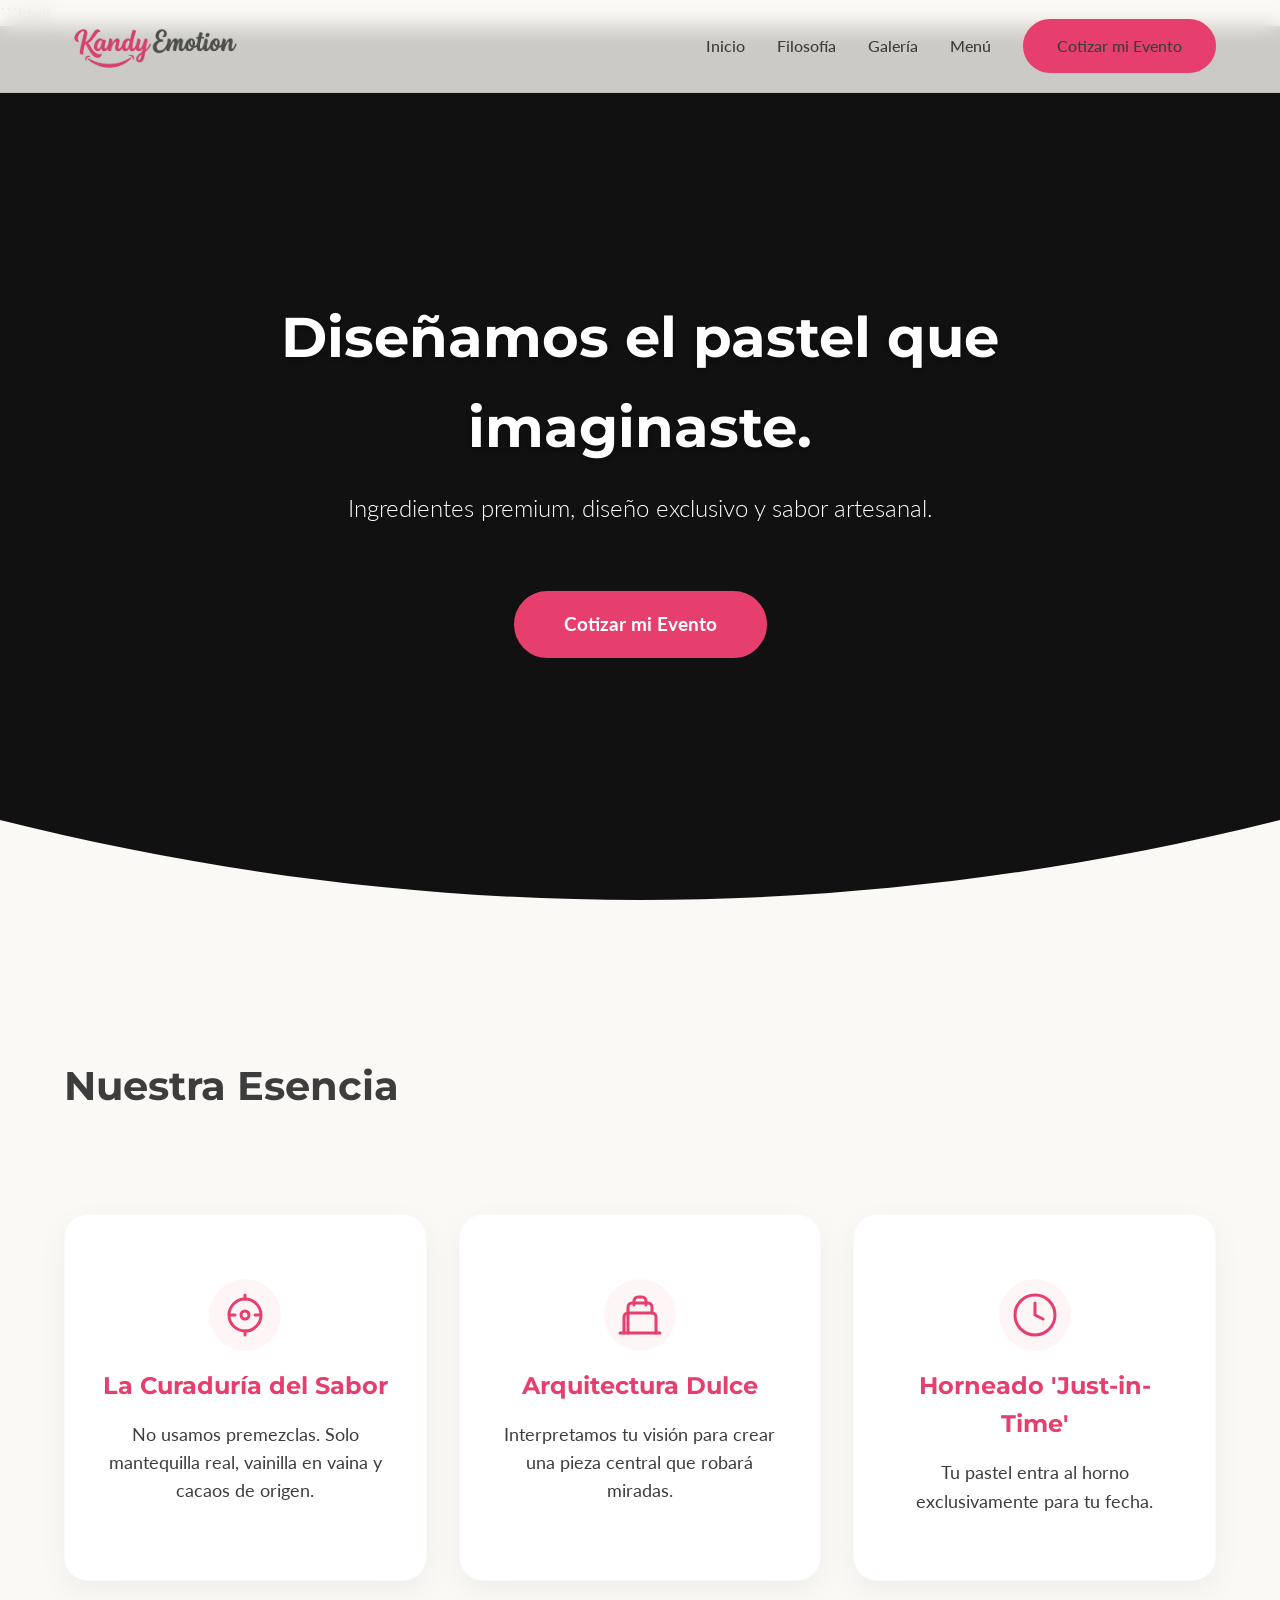
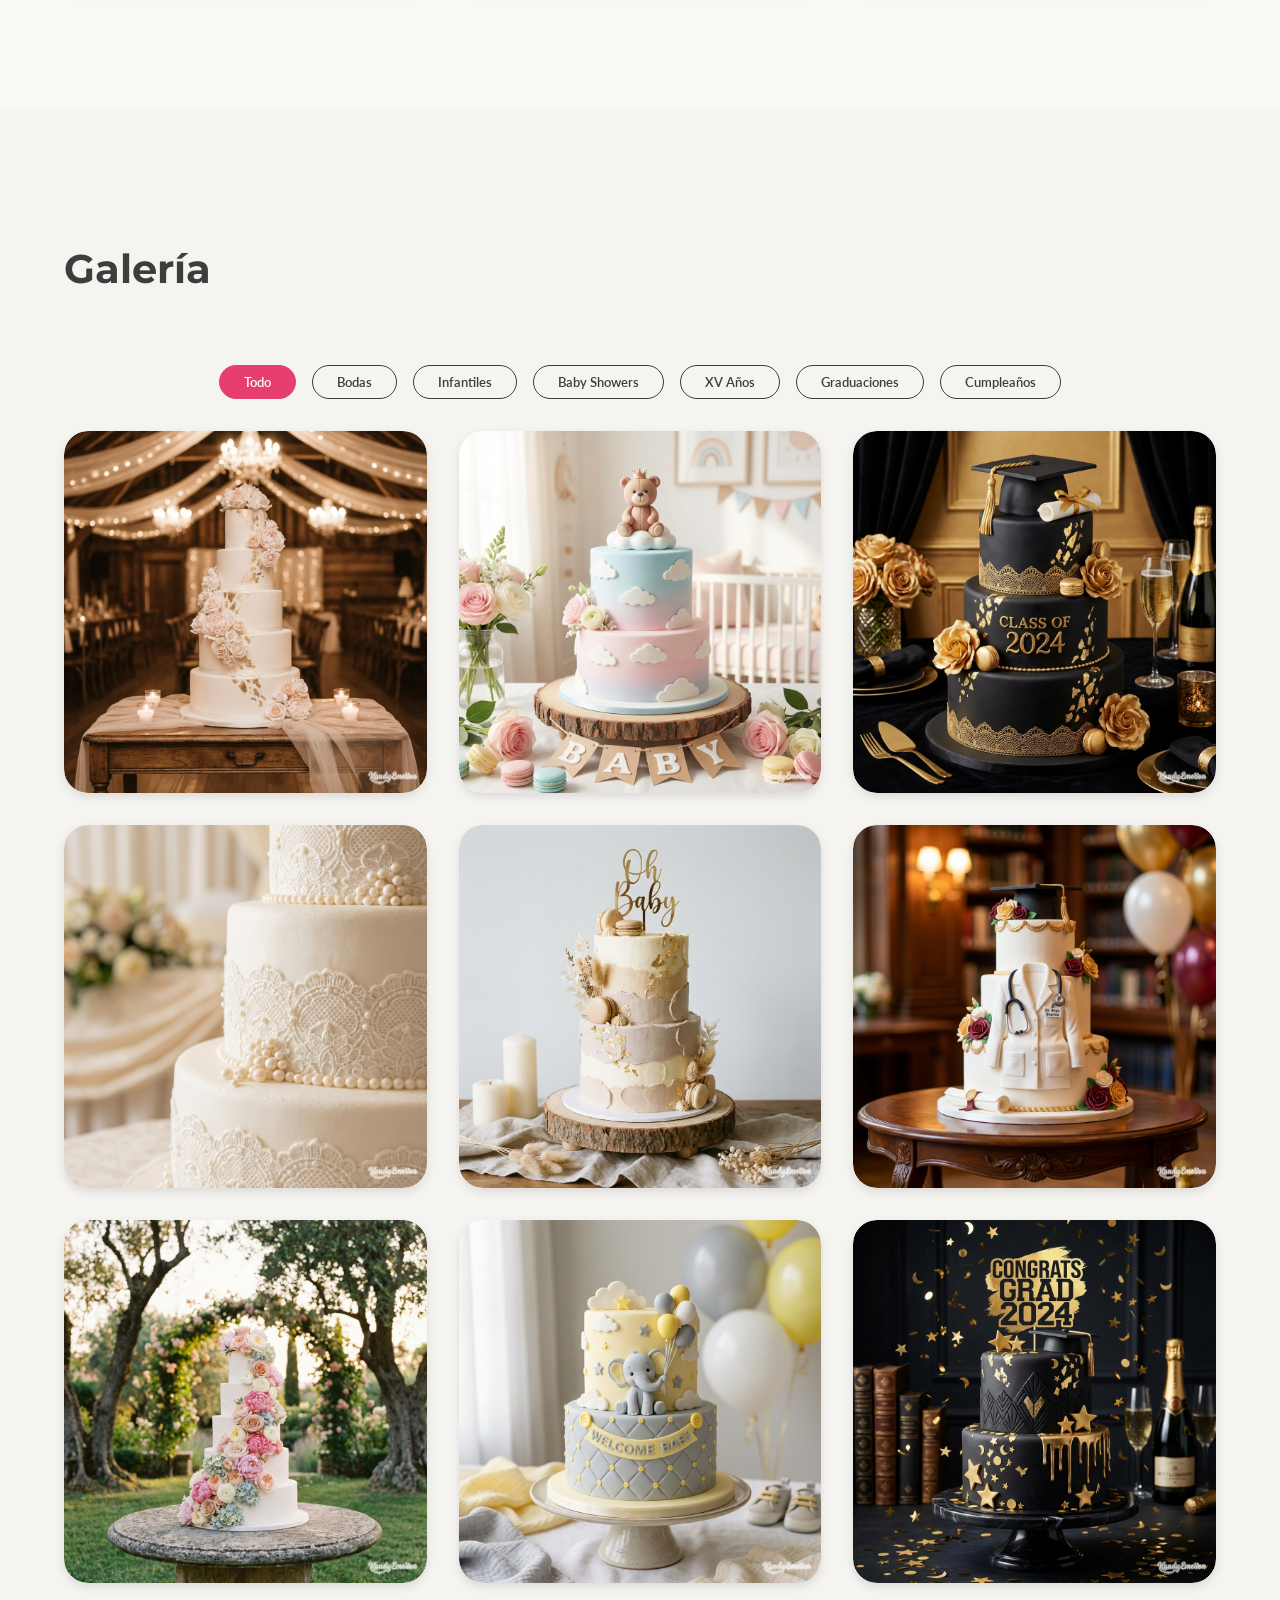
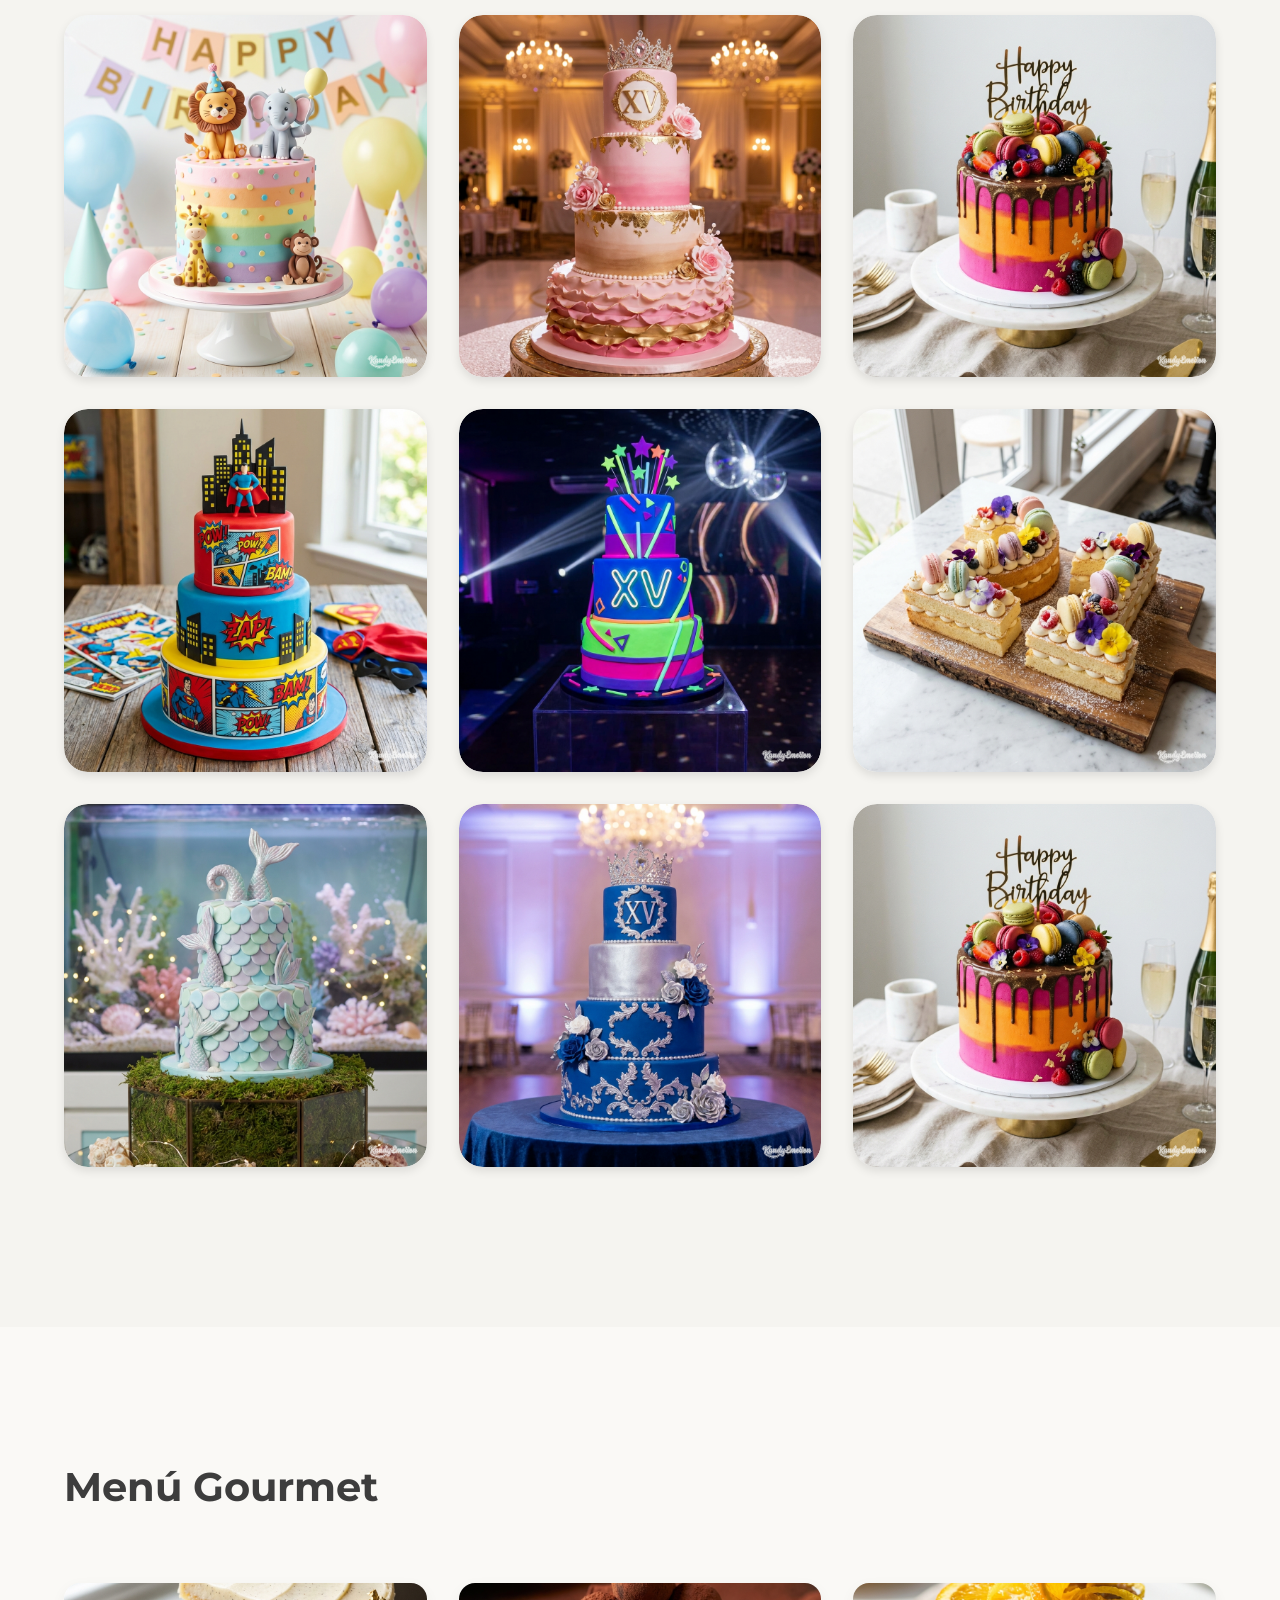
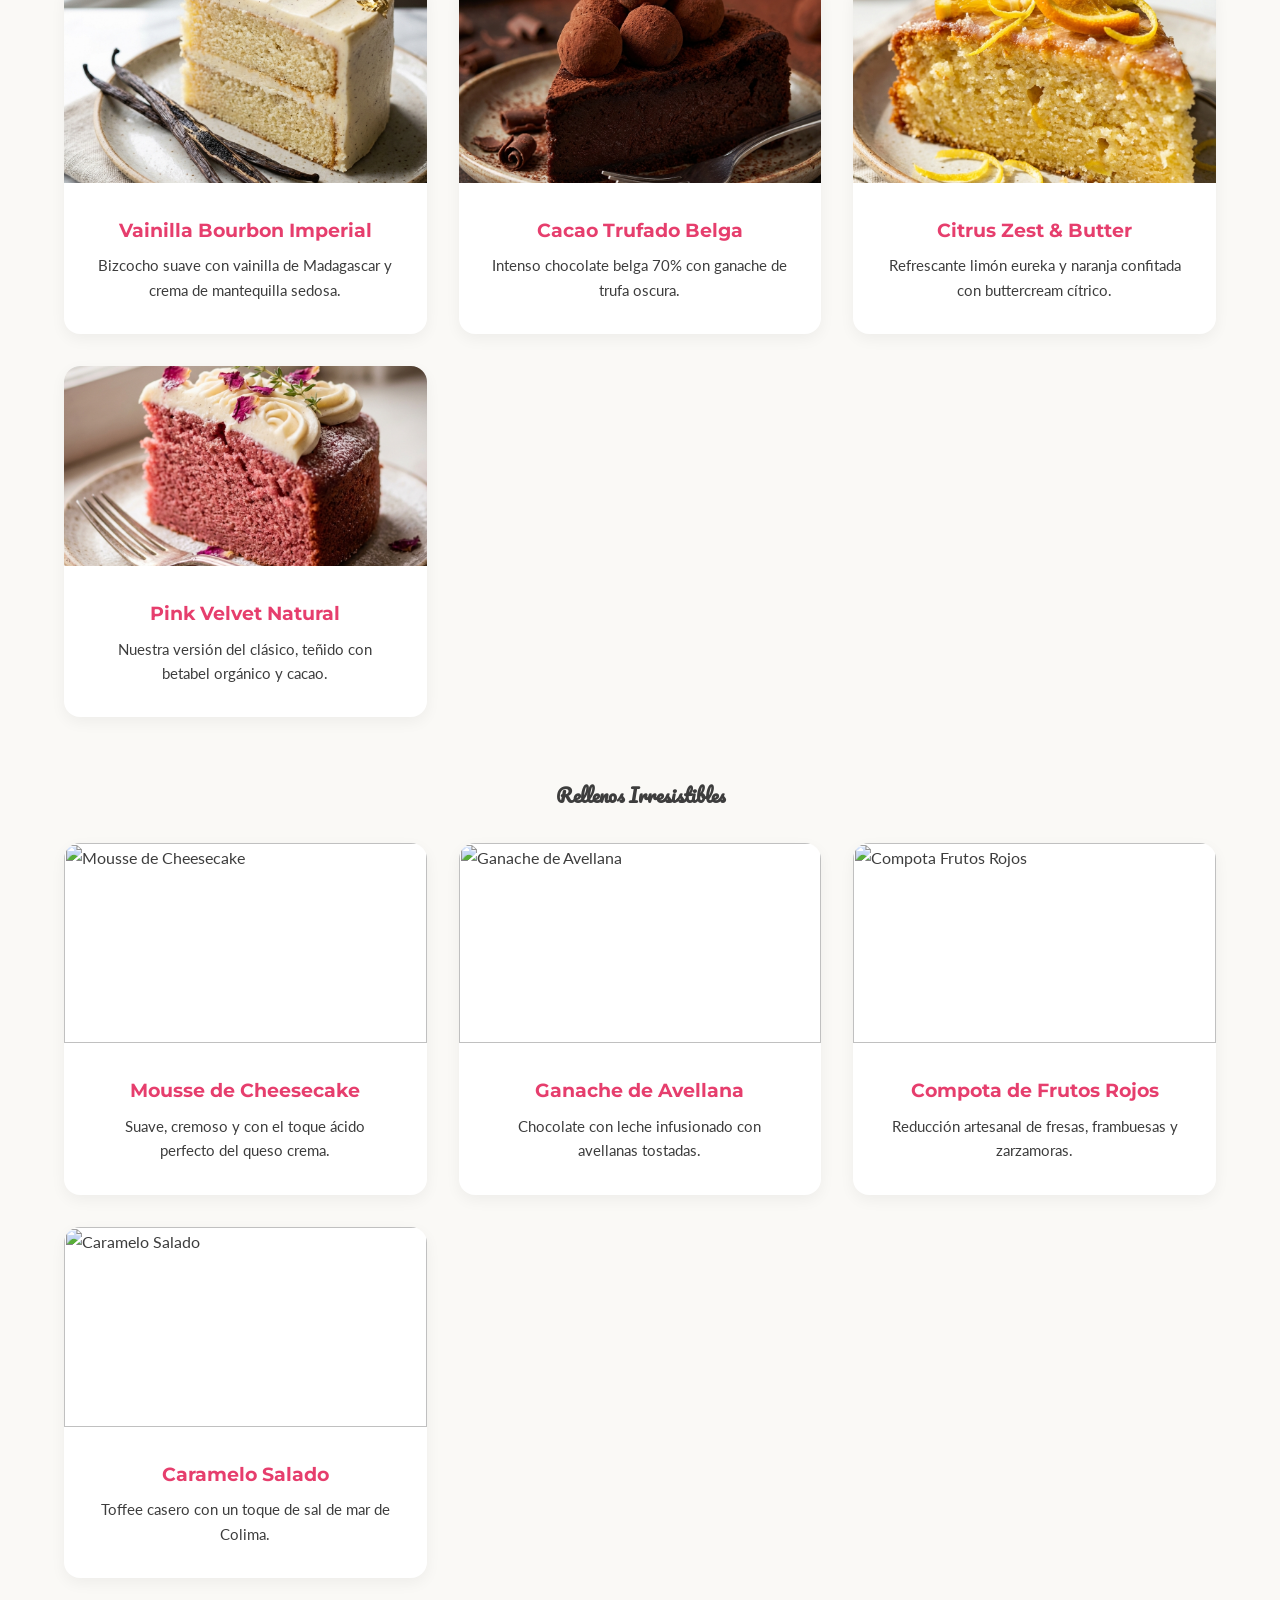
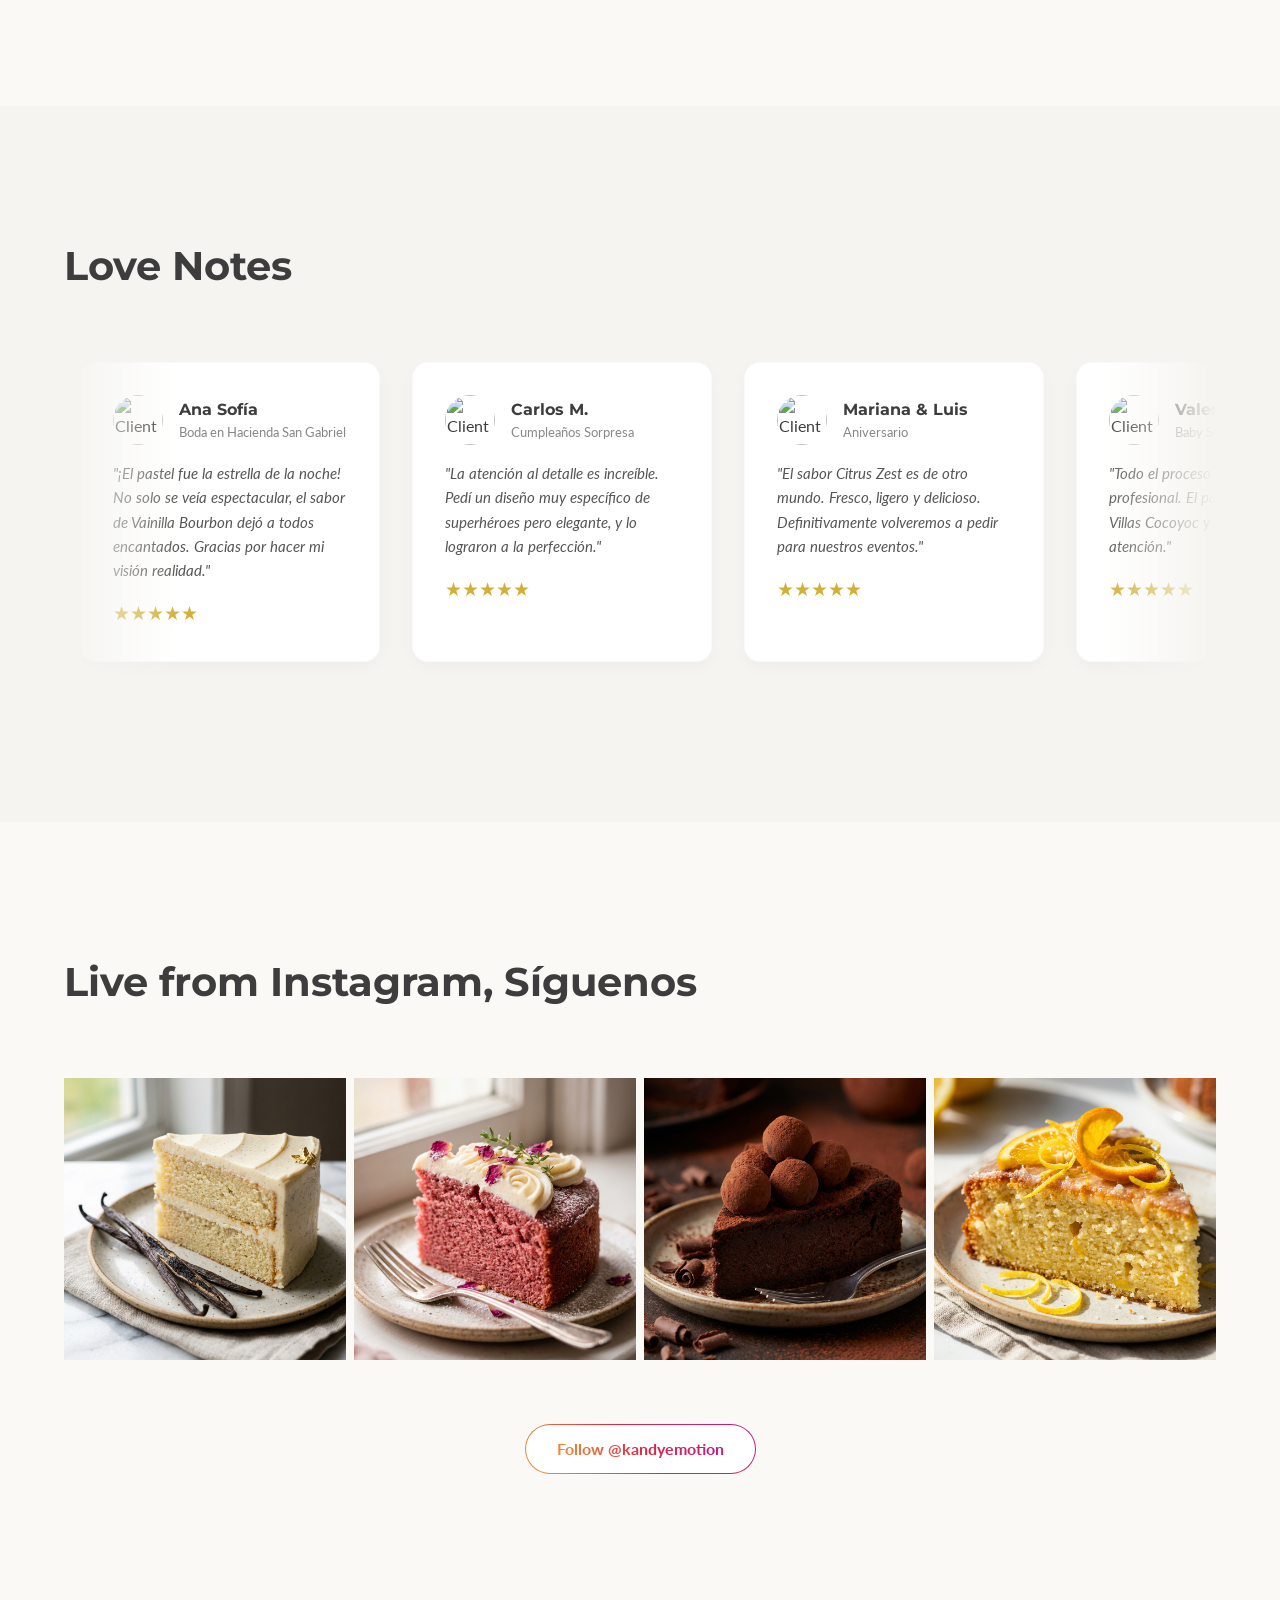
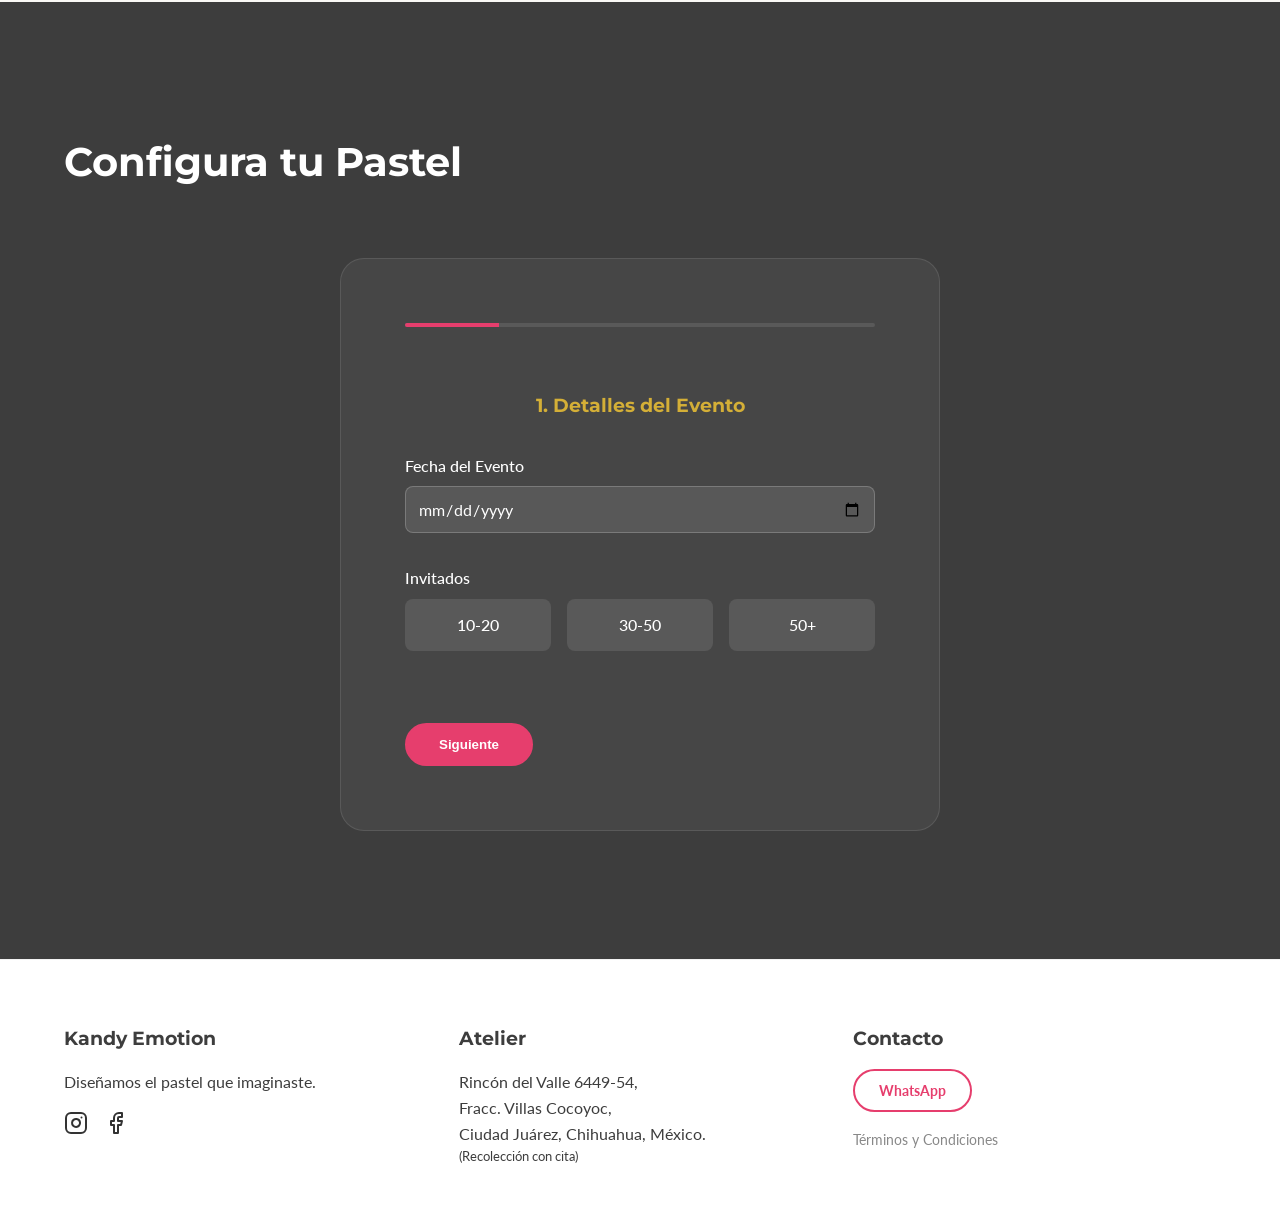
==== commit 3c409fbf: "Feat: Add favicon, social images, and final UI polish" ====
--- a/index.html
+++ b/index.html
@@ -1,12 +1,26 @@
+```html
 <!DOCTYPE html>
 <html lang="es">
 
 <head>
     <meta charset="UTF-8">
     <meta name="viewport" content="width=device-width, initial-scale=1.0">
-    <title>Kandy Emotion | Pasteles de Diseño y Repostería Gourmet</title>
+    <title>Kandy Emotion | Pasteles de Diseño Exclusivo</title>
     <meta name="description"
         content="Diseñamos el pastel que imaginaste. Ingredientes premium, diseño exclusivo y sabor artesanal. Kandy Emotion - Digital Atelier.">
+
+    <!-- Favicon & App Icons -->
+    <link rel="icon" type="image/png" href="assets/images/logo-icon.png">
+    <link rel="apple-touch-icon" href="assets/images/logo-icon.png">
+
+    <!-- Open Graph / Social Media -->
+    <meta property="og:type" content="website">
+    <meta property="og:url" content="https://kandyemotion.com/">
+    <meta property="og:title" content="Kandy Emotion | Pasteles de Diseño Exclusivo">
+    <meta property="og:description"
+        content="Diseñamos el pastel que imaginaste. Ingredientes premium, diseño exclusivo y sabor artesanal.">
+    <meta property="og:image" content="assets/images/logo-icon.png">
+
     <meta name="keywords"
         content="Pasteles personalizados, Repostería gourmet, Pasteles de boda, Kandy Emotion, Villas Cocoyoc">
 
@@ -36,7 +50,11 @@
                     <li><a href="#value-prop">Filosofía</a></li>
                     <li><a href="#gallery">Galería</a></li>
                     <li><a href="#menu">Menú</a></li>
-                    <li><a href="#configurator" class="btn btn-primary btn-sm">Cotizar Ahora</a></li>
+                    <li>
+                        <div class="hero-buttons">
+                            <a href="#configurator" class="btn btn-primary">Cotizar mi Evento</a>
+                        </div>
+                    </li>
                 </ul>
             </nav>
 
@@ -156,60 +174,92 @@
 
                 <!-- Masonry Grid -->
                 <div class="gallery-grid">
-                    <div class="gallery-item wedding">
+                    <!-- Wedding -->
+                    <div class="gallery-item wedding" onclick="openLightbox(this)">
                         <img src="assets/images/gallery-wedding.png" alt="Pastel de Boda Elegante" loading="lazy">
-                        <div class="gallery-overlay">
-                            <button class="btn btn-primary btn-sm" onclick="openLightbox(this)">Quiero uno así</button>
-                        </div>
-                    </div>
-                    <div class="gallery-item kids">
+                        <div class="gallery-overlay"></div>
+                    </div>
+                    <div class="gallery-item wedding" onclick="openLightbox(this)">
+                        <img src="assets/images/gallery-wedding-2.png" alt="Detalle Boda Encaje" loading="lazy">
+                        <div class="gallery-overlay"></div>
+                    </div>
+                    <div class="gallery-item wedding" onclick="openLightbox(this)">
+                        <img src="assets/images/gallery-wedding-3.png" alt="Pastel Boda Jardín" loading="lazy">
+                        <div class="gallery-overlay"></div>
+                    </div>
+
+                    <!-- Kids -->
+                    <div class="gallery-item kids" onclick="openLightbox(this)">
                         <img src="assets/images/gallery-kids.png" alt="Pastel Infantil Divertido" loading="lazy">
-                        <div class="gallery-overlay">
-                            <button class="btn btn-primary btn-sm" onclick="openLightbox(this)">Quiero uno así</button>
-                        </div>
-                    </div>
-                    <div class="gallery-item babyshower">
+                        <div class="gallery-overlay"></div>
+                    </div>
+                    <div class="gallery-item kids" onclick="openLightbox(this)">
+                        <img src="assets/images/gallery-kids-2.png" alt="Pastel Superhéroes" loading="lazy">
+                        <div class="gallery-overlay"></div>
+                    </div>
+                    <div class="gallery-item kids" onclick="openLightbox(this)">
+                        <img src="assets/images/gallery-kids-3.png" alt="Pastel Sirena" loading="lazy">
+                        <div class="gallery-overlay"></div>
+                    </div>
+
+                    <!-- Baby Shower -->
+                    <div class="gallery-item babyshower" onclick="openLightbox(this)">
                         <img src="assets/images/gallery-babyshower.png" alt="Pastel Baby Shower" loading="lazy">
-                        <div class="gallery-overlay">
-                            <button class="btn btn-primary btn-sm" onclick="openLightbox(this)">Quiero uno así</button>
-                        </div>
-                    </div>
-                    <div class="gallery-item xv">
+                        <div class="gallery-overlay"></div>
+                    </div>
+                    <div class="gallery-item babyshower" onclick="openLightbox(this)">
+                        <img src="assets/images/gallery-babyshower-2.png" alt="Gender Reveal" loading="lazy">
+                        <div class="gallery-overlay"></div>
+                    </div>
+                    <div class="gallery-item babyshower" onclick="openLightbox(this)">
+                        <img src="assets/images/gallery-babyshower-3.png" alt="Pastel Elefante" loading="lazy">
+                        <div class="gallery-overlay"></div>
+                    </div>
+
+                    <!-- XV Años -->
+                    <div class="gallery-item xv" onclick="openLightbox(this)">
                         <img src="assets/images/gallery-quince.png" alt="Pastel XV Años" loading="lazy">
-                        <div class="gallery-overlay">
-                            <button class="btn btn-primary btn-sm" onclick="openLightbox(this)">Quiero uno así</button>
-                        </div>
-                    </div>
-                    <div class="gallery-item graduation">
+                        <div class="gallery-overlay"></div>
+                    </div>
+                    <div class="gallery-item xv" onclick="openLightbox(this)">
+                        <img src="assets/images/gallery-quince-2.png" alt="Pastel XV Neón" loading="lazy">
+                        <div class="gallery-overlay"></div>
+                    </div>
+                    <div class="gallery-item xv" onclick="openLightbox(this)">
+                        <img src="assets/images/gallery-quince-3.png" alt="Pastel XV Real" loading="lazy">
+                        <div class="gallery-overlay"></div>
+                    </div>
+
+                    <!-- Graduation -->
+                    <div class="gallery-item graduation" onclick="openLightbox(this)">
                         <img src="assets/images/gallery-graduation.png" alt="Pastel Graduación" loading="lazy">
-                        <div class="gallery-overlay">
-                            <button class="btn btn-primary btn-sm" onclick="openLightbox(this)">Quiero uno así</button>
-                        </div>
-                    </div>
-                    <div class="gallery-item birthday">
+                        <div class="gallery-overlay"></div>
+                    </div>
+                    <div class="gallery-item graduation" onclick="openLightbox(this)">
+                        <img src="assets/images/gallery-graduation-2.png" alt="Pastel Graduación Doctor" loading="lazy">
+                        <div class="gallery-overlay"></div>
+                    </div>
+                    <div class="gallery-item graduation" onclick="openLightbox(this)">
+                        <img src="assets/images/gallery-graduation-3.png" alt="Pastel Graduación Elegante"
+                            loading="lazy">
+                        <div class="gallery-overlay"></div>
+                    </div>
+
+                    <!-- Birthday -->
+                    <div class="gallery-item birthday" onclick="openLightbox(this)">
                         <img src="assets/images/gallery-birthday.png" alt="Pastel Cumpleaños" loading="lazy">
-                        <div class="gallery-overlay">
-                            <button class="btn btn-primary btn-sm" onclick="openLightbox(this)">Quiero uno así</button>
-                        </div>
-                    </div>
-                    <button class="btn btn-primary btn-sm" onclick="openLightbox(this)">Quiero uno así</button>
-                </div>
-            </div>
-            <div class="gallery-item kids">
-                <img src="https://images.unsplash.com/photo-1621303837174-89787a7d4729?q=80&w=800&auto=format&fit=crop"
-                    alt="Pastel Infantil Colorido" loading="lazy">
-                <div class="gallery-overlay">
-                    <button class="btn btn-primary btn-sm" onclick="openLightbox(this)">Quiero uno así</button>
-                </div>
-            </div>
-            <div class="gallery-item editorial">
-                <img src="https://images.unsplash.com/photo-1586985289688-ca3cf47d3e6e?q=80&w=800&auto=format&fit=crop"
-                    alt="Pastel Minimalista" loading="lazy">
-                <div class="gallery-overlay">
-                    <button class="btn btn-primary btn-sm" onclick="openLightbox(this)">Quiero uno así</button>
-                </div>
-            </div>
-            </div>
+                        <div class="gallery-overlay"></div>
+                    </div>
+                    <div class="gallery-item birthday" onclick="openLightbox(this)">
+                        <img src="assets/images/gallery-birthday-2.png" alt="Pastel Monograma" loading="lazy">
+                        <div class="gallery-overlay"></div>
+                    </div>
+                    <!-- Reusing birthday 1 for 3rd slot as generation failed -->
+                    <div class="gallery-item birthday" onclick="openLightbox(this)">
+                        <img src="assets/images/gallery-birthday.png" alt="Pastel Cumpleaños Detalle" loading="lazy">
+                        <div class="gallery-overlay"></div>
+                    </div>
+                </div>
             </div>
         </section>
 
@@ -218,7 +268,7 @@
             <div class="container">
                 <h2 class="section-title text-center">Menú Gourmet</h2>
                 <div class="menu-grid">
-                    <div class="menu-item">
+                    <div class="menu-item" onclick="openMenuModal('vainilla')">
                         <img src="assets/images/menu-vanilla.png" alt="Vainilla Bourbon" class="menu-img"
                             loading="lazy">
                         <div class="menu-content">
@@ -226,25 +276,64 @@
                             <p>Bizcocho suave con vainilla de Madagascar y crema de mantequilla sedosa.</p>
                         </div>
                     </div>
-                    <div class="menu-item">
+                    <div class="menu-item" onclick="openMenuModal('cacao')">
                         <img src="assets/images/menu-cacao.png" alt="Cacao Trufado" class="menu-img" loading="lazy">
                         <div class="menu-content">
                             <h4>Cacao Trufado Belga</h4>
                             <p>Intenso chocolate belga 70% con ganache de trufa oscura.</p>
                         </div>
                     </div>
-                    <div class="menu-item">
+                    <div class="menu-item" onclick="openMenuModal('citrus')">
                         <img src="assets/images/menu-citrus.png" alt="Citrus Zest" class="menu-img" loading="lazy">
                         <div class="menu-content">
                             <h4>Citrus Zest & Butter</h4>
                             <p>Refrescante limón eureka y naranja confitada con buttercream cítrico.</p>
                         </div>
                     </div>
-                    <div class="menu-item">
+                    <div class="menu-item" onclick="openMenuModal('pink')">
                         <img src="assets/images/menu-pink.png" alt="Pink Velvet" class="menu-img" loading="lazy">
                         <div class="menu-content">
                             <h4>Pink Velvet Natural</h4>
                             <p>Nuestra versión del clásico, teñido con betabel orgánico y cacao.</p>
+                        </div>
+                    </div>
+                </div>
+
+                <h3 class="section-subtitle text-center"
+                    style="margin-top: 4rem; margin-bottom: 2rem; font-family: 'Pacifico', cursive; color: var(--color-secondary);">
+                    Rellenos Irresistibles</h3>
+
+                <div class="menu-grid">
+                    <div class="menu-item" onclick="openMenuModal('mousse')">
+                        <img src="https://placehold.co/400x400/pink/white?text=Mousse" alt="Mousse de Cheesecake"
+                            class="menu-img" loading="lazy">
+                        <div class="menu-content">
+                            <h4>Mousse de Cheesecake</h4>
+                            <p>Suave, cremoso y con el toque ácido perfecto del queso crema.</p>
+                        </div>
+                    </div>
+                    <div class="menu-item" onclick="openMenuModal('avellana')">
+                        <img src="https://placehold.co/400x400/brown/white?text=Avellana" alt="Ganache de Avellana"
+                            class="menu-img" loading="lazy">
+                        <div class="menu-content">
+                            <h4>Ganache de Avellana</h4>
+                            <p>Chocolate con leche infusionado con avellanas tostadas.</p>
+                        </div>
+                    </div>
+                    <div class="menu-item" onclick="openMenuModal('frutos')">
+                        <img src="https://placehold.co/400x400/red/white?text=Frutos" alt="Compota Frutos Rojos"
+                            class="menu-img" loading="lazy">
+                        <div class="menu-content">
+                            <h4>Compota de Frutos Rojos</h4>
+                            <p>Reducción artesanal de fresas, frambuesas y zarzamoras.</p>
+                        </div>
+                    </div>
+                    <div class="menu-item" onclick="openMenuModal('caramelo')">
+                        <img src="https://placehold.co/400x400/orange/white?text=Caramelo" alt="Caramelo Salado"
+                            class="menu-img" loading="lazy">
+                        <div class="menu-content">
+                            <h4>Caramelo Salado</h4>
+                            <p>Toffee casero con un toque de sal de mar de Colima.</p>
                         </div>
                     </div>
                 </div>
@@ -409,8 +498,9 @@
                     </a>
                 </div>
                 <div class="text-center" style="margin-top: var(--spacing-lg);">
-                    <a href="https://instagram.com/kandyemotion" target="_blank" class="btn btn-outline">Follow
-                        @kandyemotion</a>
+                    <a href="https://instagram.com/kandyemotion" target="_blank" class="btn btn-instagram">
+                        <span>Follow @kandyemotion</span>
+                    </a>
                 </div>
             </div>
         </section>
@@ -628,9 +718,27 @@
     <!-- Mobile Bottom Bar -->
     <div class="mobile-bottom-bar">
         <a href="#configurator" class="btn btn-primary btn-block">Cotizar Ahora</a>
-    </div>
-
-    <script src="js/main.js"></script>
+        <!-- Menu Modal -->
+        <div id="menu-modal" class="lightbox">
+            <div class="lightbox-content menu-modal-content">
+                <button class="lightbox-close" onclick="closeMenuModal()">&times;</button>
+                <div class="menu-modal-body text-center">
+                    <h3 id="menu-modal-title" class="section-title"></h3>
+                    <img id="menu-modal-img" src="" alt="Ingrediente" class="menu-modal-image">
+                    <p id="menu-modal-desc" class="lead"></p>
+                    <div class="ingredient-highlight">
+                        <span class="highlight-label">Ingrediente Estrella:</span>
+                        <span id="menu-modal-ingredient" class="highlight-value"></span>
+                    </div>
+                    <p id="menu-modal-phrase" class="quote-phrase"></p>
+                    <a href="#configurator" class="btn btn-primary" onclick="closeMenuModal()">Lo quiero en mi
+                        pastel</a>
+                </div>
+            </div>
+        </div>
+
+        <!-- Scripts -->
+        <script src="js/main.js"></script>
 </body>
 
 </html>
--- a/css/styles.css
+++ b/css/styles.css
@@ -83,6 +83,13 @@
 .btn-primary {
     background-color: var(--color-accent-primary);
     color: var(--color-white);
+    border: 2px solid var(--color-accent-primary);
+}
+
+.btn-primary:hover {
+    background-color: transparent;
+    color: var(--color-text-primary);
+    border-color: var(--color-text-primary);
 }
 
 .btn-outline {
@@ -427,6 +434,7 @@
     border-radius: var(--radius-lg);
     overflow: hidden;
     cursor: pointer;
+    box-shadow: 0 4px 10px rgba(0, 0, 0, 0.1);
 }
 
 .gallery-item img {
@@ -434,11 +442,11 @@
     height: auto;
     display: block;
     border-radius: var(--radius-lg);
-    transition: transform 0.5s ease;
+    transition: transform 0.6s cubic-bezier(0.25, 0.46, 0.45, 0.94);
 }
 
 .gallery-item:hover img {
-    transform: scale(1.05);
+    transform: scale(1.1);
 }
 
 .gallery-overlay {
@@ -447,12 +455,11 @@
     left: 0;
     width: 100%;
     height: 100%;
-    background: rgba(0, 0, 0, 0.4);
-    display: flex;
-    align-items: center;
-    justify-content: center;
+    background: linear-gradient(to top, rgba(0, 0, 0, 0.4) 0%, transparent 100%);
     opacity: 0;
     transition: opacity 0.3s ease;
+    pointer-events: none;
+    /* Allow clicks to pass through to the item */
 }
 
 .gallery-item:hover .gallery-overlay {
@@ -835,4 +842,97 @@
     .section-padding {
         padding: var(--spacing-lg) 0;
     }
+}
+
+/* Menu Modal Styles */
+.menu-modal-content {
+    max-width: 500px !important;
+    background: white;
+    padding: 3rem !important;
+    border-radius: var(--radius-lg);
+}
+
+.menu-modal-image {
+    width: 150px;
+    height: 150px;
+    border-radius: 50%;
+    object-fit: cover;
+    margin: 1.5rem auto;
+    border: 4px solid var(--color-primary);
+}
+
+.ingredient-highlight {
+    background: var(--color-bg);
+    padding: 1rem;
+    border-radius: var(--radius-md);
+    margin: 1.5rem 0;
+}
+
+.highlight-label {
+    display: block;
+    font-size: 0.9rem;
+    text-transform: uppercase;
+    letter-spacing: 1px;
+    color: var(--color-text-light);
+}
+
+.highlight-value {
+    display: block;
+    font-size: 1.2rem;
+    font-weight: 700;
+    color: var(--color-primary);
+}
+
+.quote-phrase {
+    font-family: 'Pacifico', cursive;
+    font-size: 1.3rem;
+    color: var(--color-secondary);
+    margin-bottom: 2rem;
+}
+
+/* Instagram Button Style */
+.btn-instagram {
+    background: linear-gradient(45deg, #f09433 0%, #e6683c 25%, #dc2743 50%, #cc2366 75%, #bc1888 100%);
+    color: white !important;
+    border: none;
+    position: relative;
+    z-index: 1;
+    overflow: hidden;
+    transition: all 0.3s ease;
+}
+
+.btn-instagram:hover {
+    transform: translateY(-2px);
+    box-shadow: 0 5px 15px rgba(220, 39, 67, 0.4);
+}
+
+.btn-instagram::before {
+    content: '';
+    position: absolute;
+    top: 1px;
+    left: 1px;
+    right: 1px;
+    bottom: 1px;
+    background: white;
+    border-radius: 29px;
+    /* Match button radius */
+    z-index: -1;
+    transition: opacity 0.3s ease;
+}
+
+.btn-instagram:hover::before {
+    opacity: 0;
+    /* Show full gradient on hover */
+}
+
+.btn-instagram span {
+    background: linear-gradient(45deg, #f09433 0%, #e6683c 25%, #dc2743 50%, #cc2366 75%, #bc1888 100%);
+    background-clip: text;
+    -webkit-background-clip: text;
+    -webkit-text-fill-color: transparent;
+    font-weight: 700;
+}
+
+.btn-instagram:hover span {
+    -webkit-text-fill-color: white;
 }
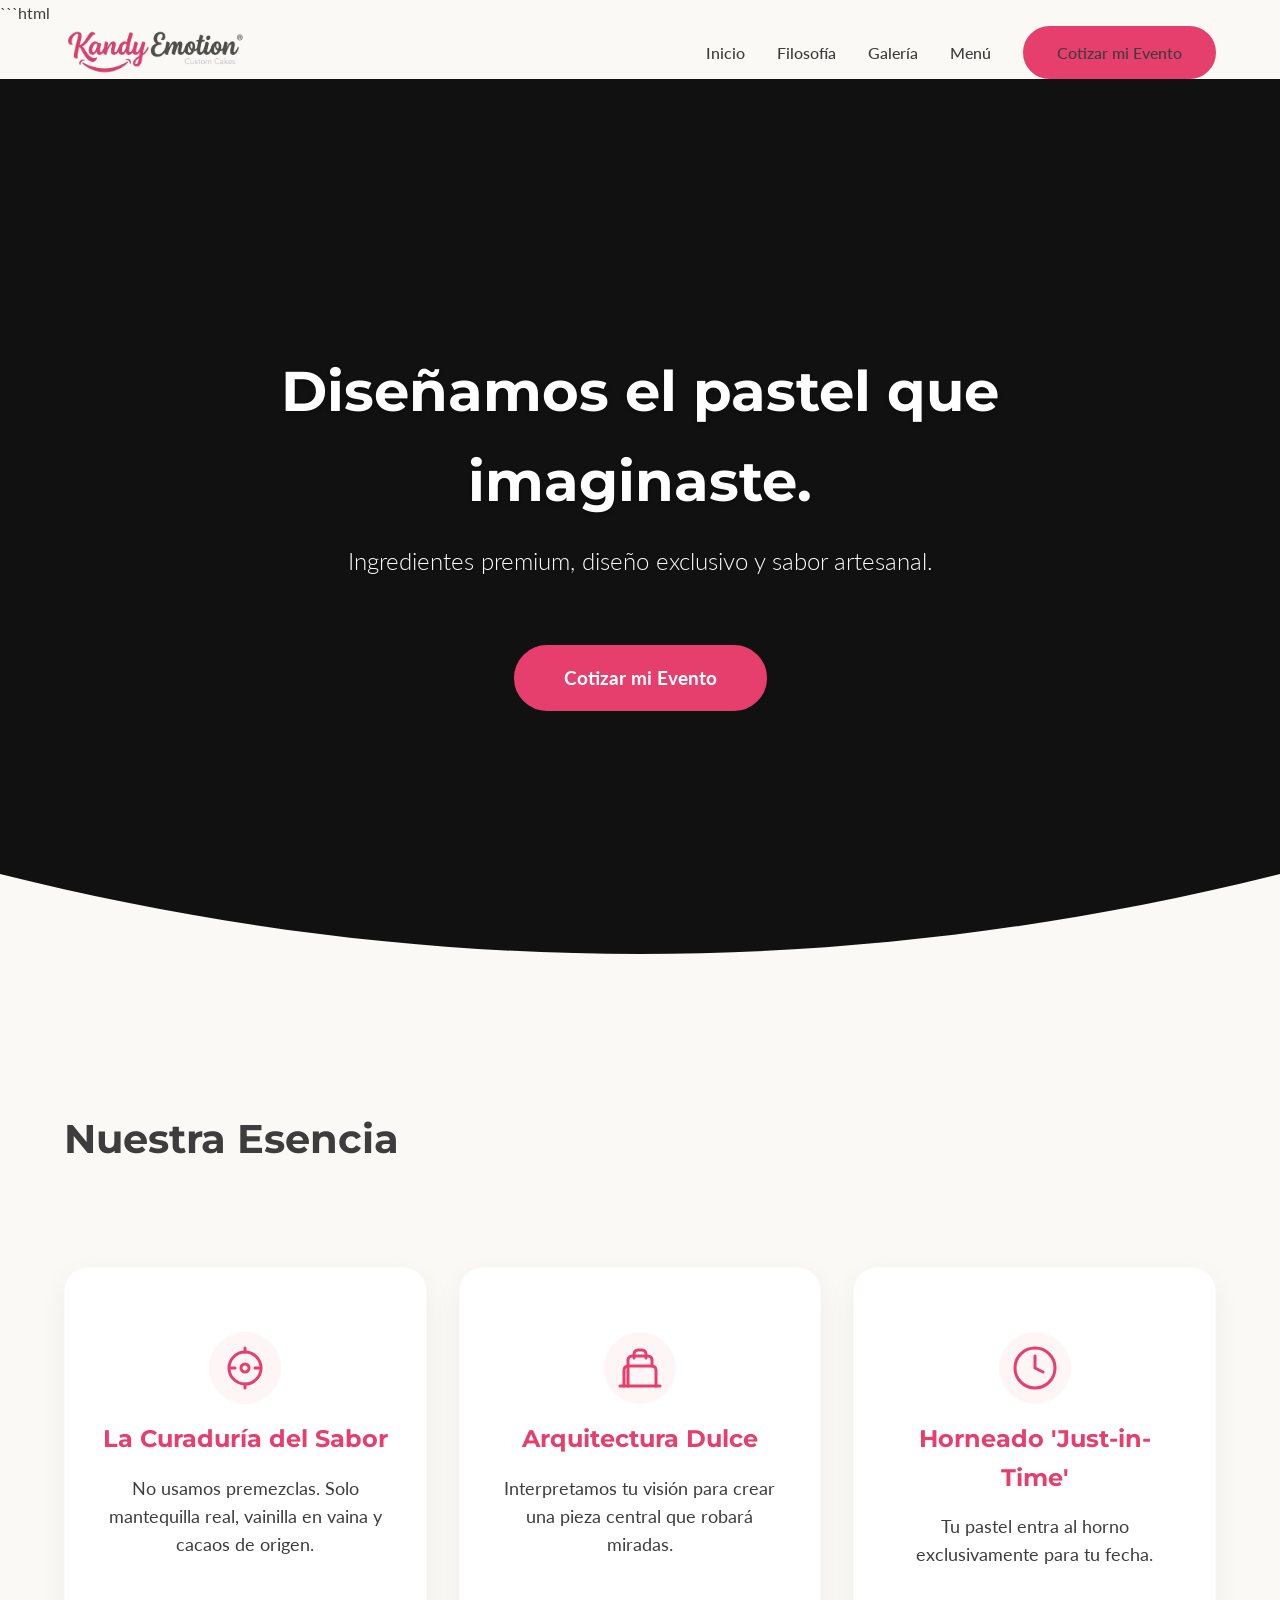
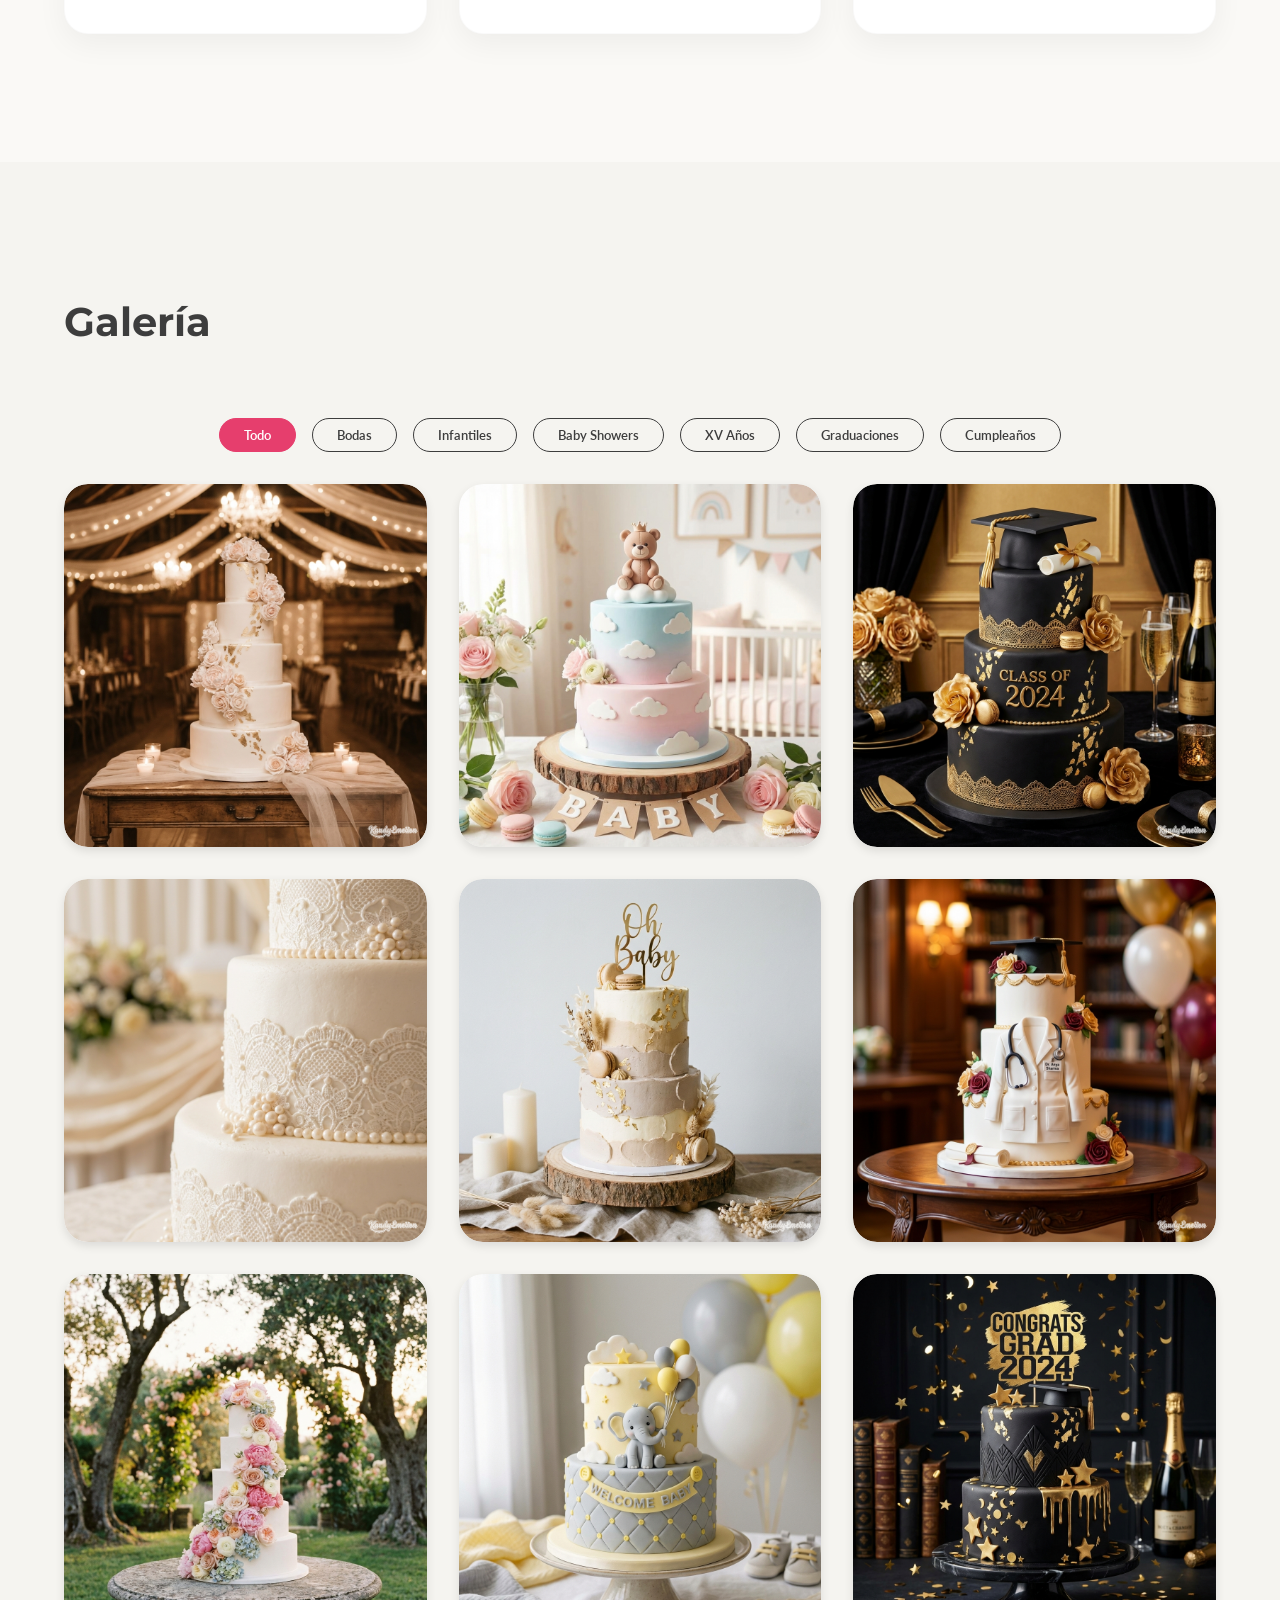
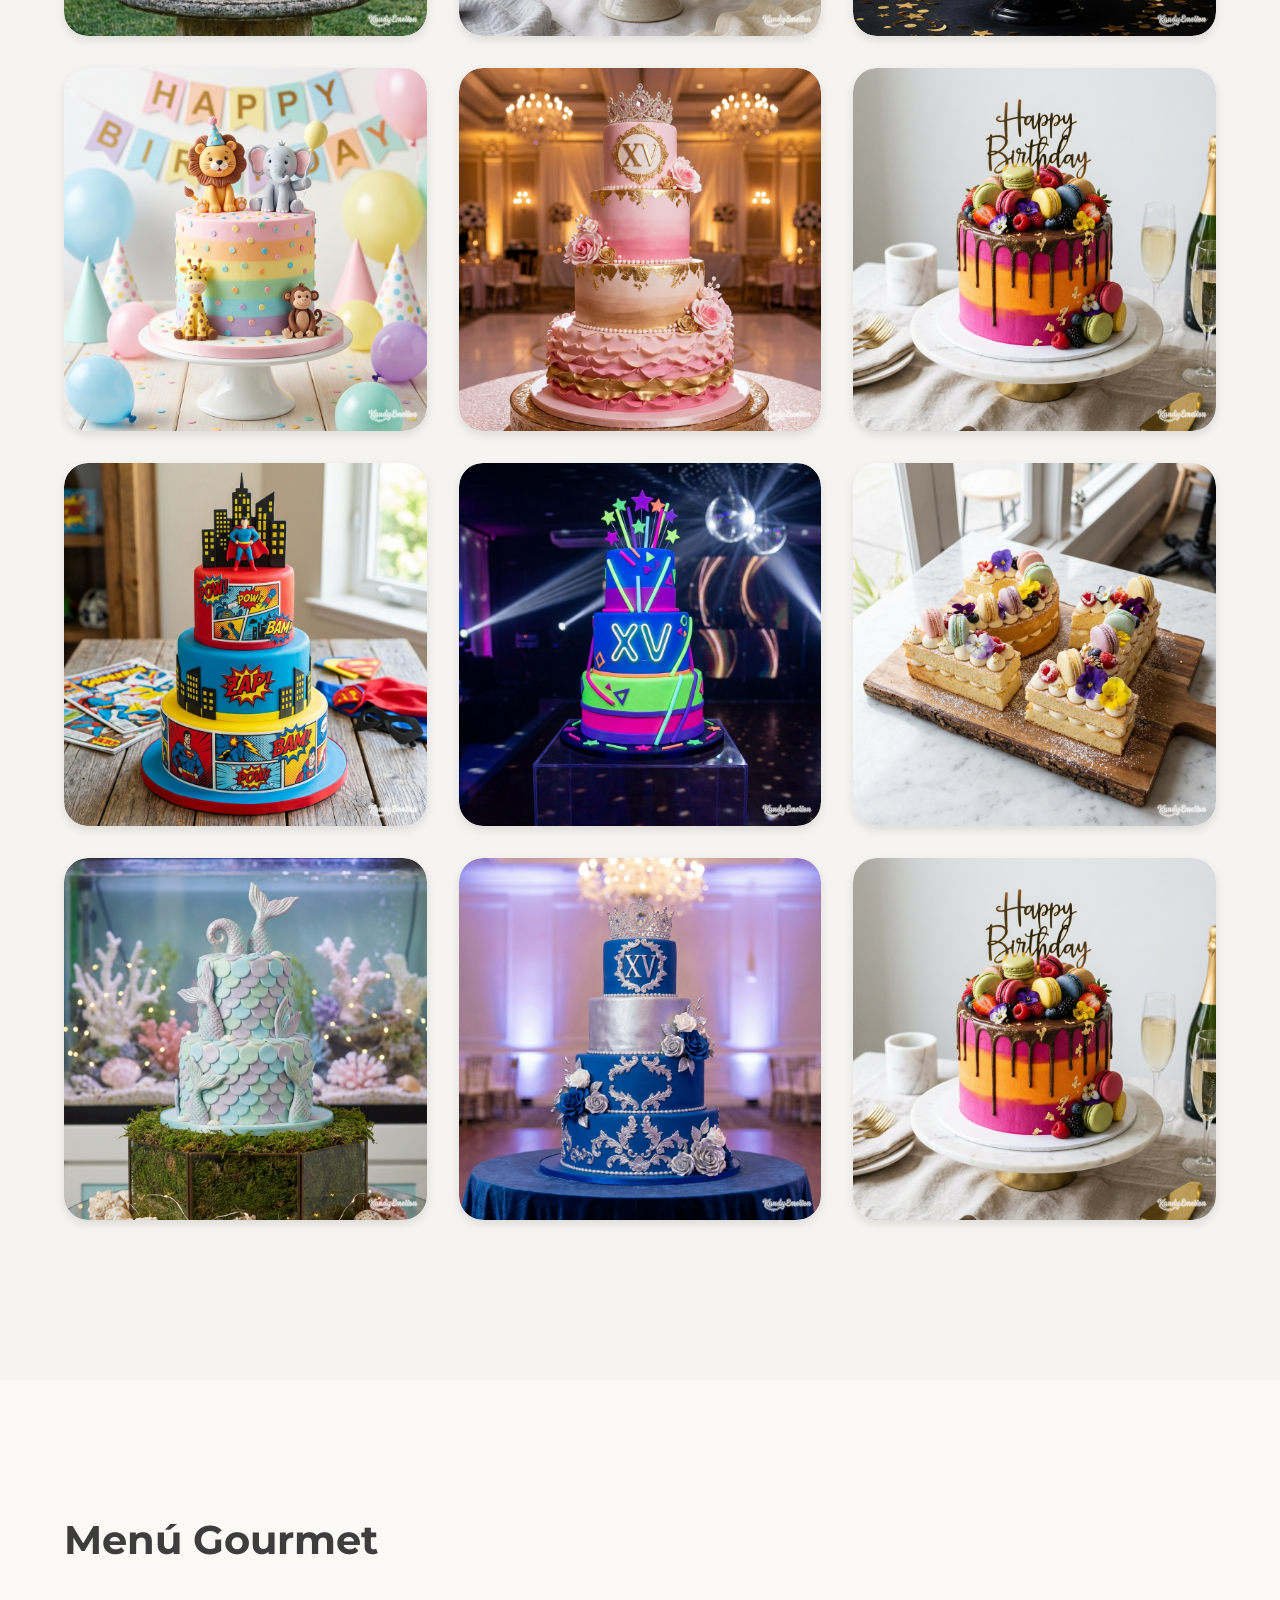
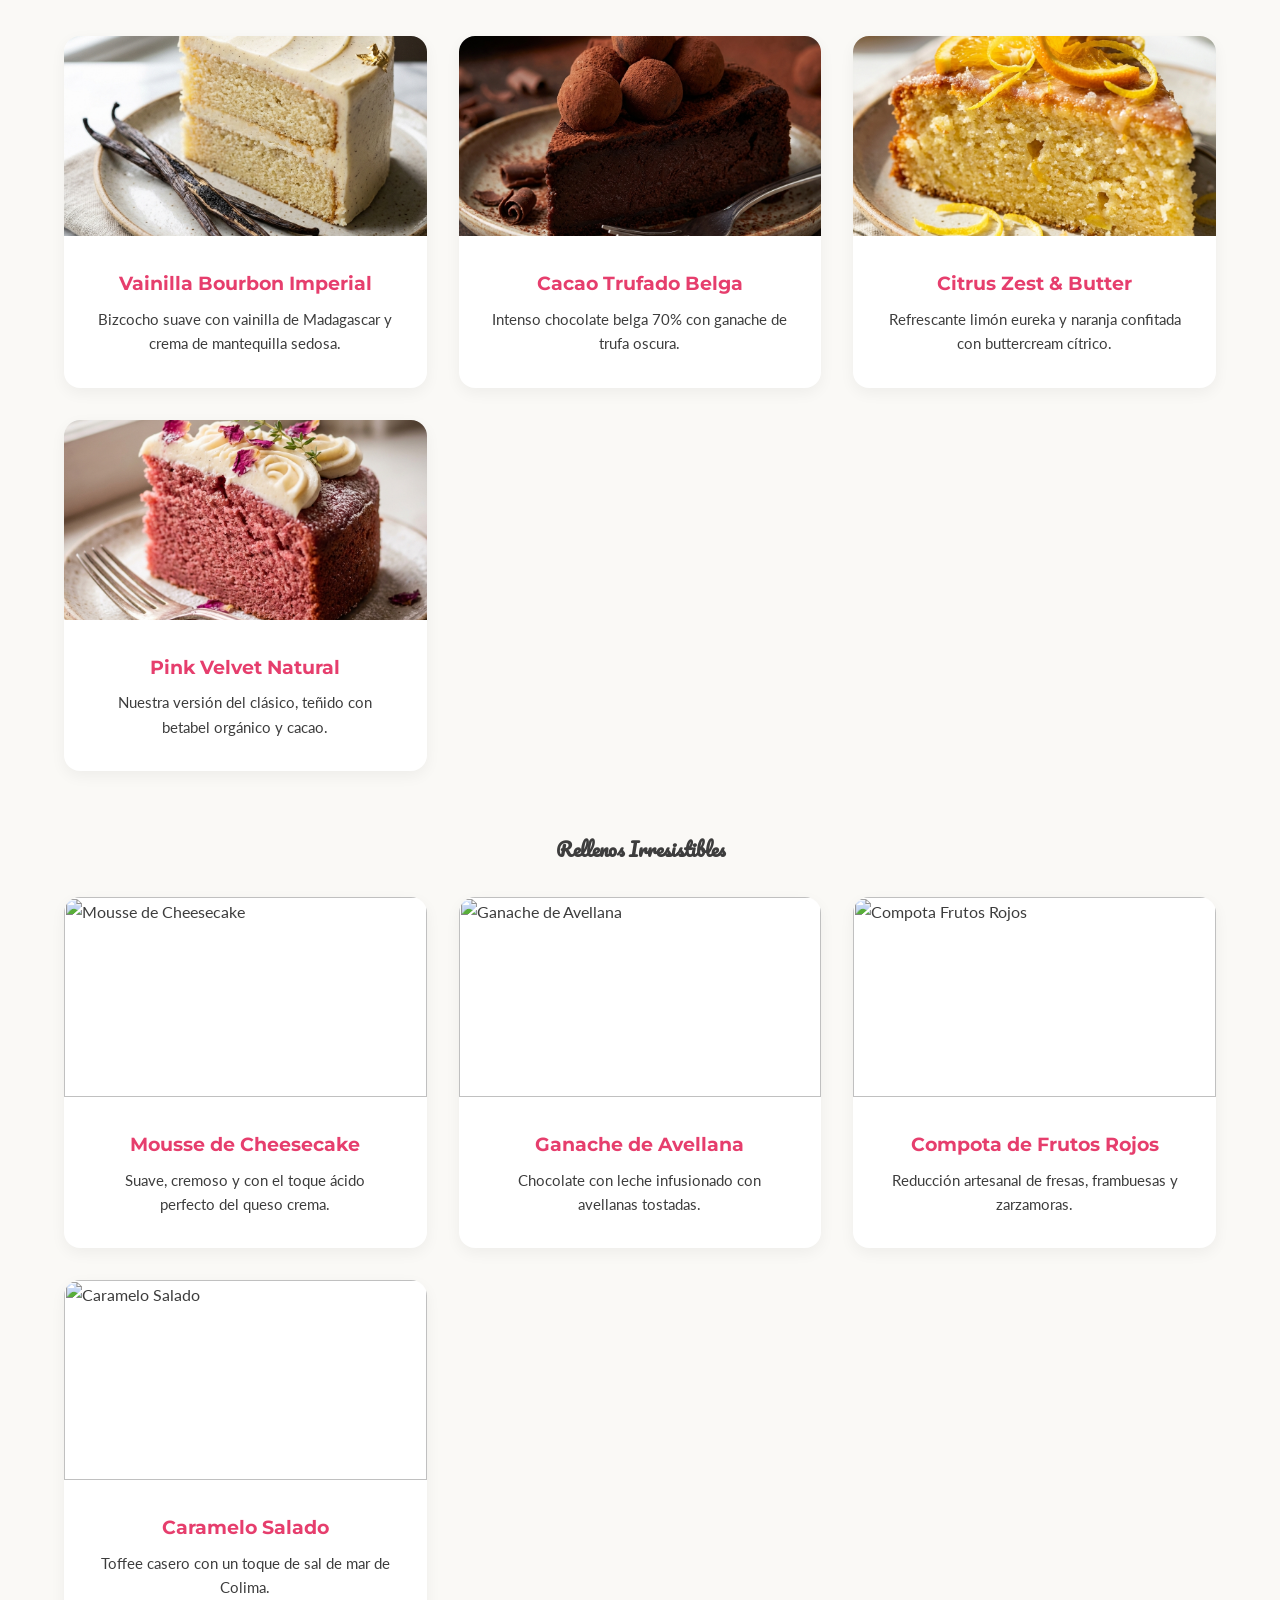
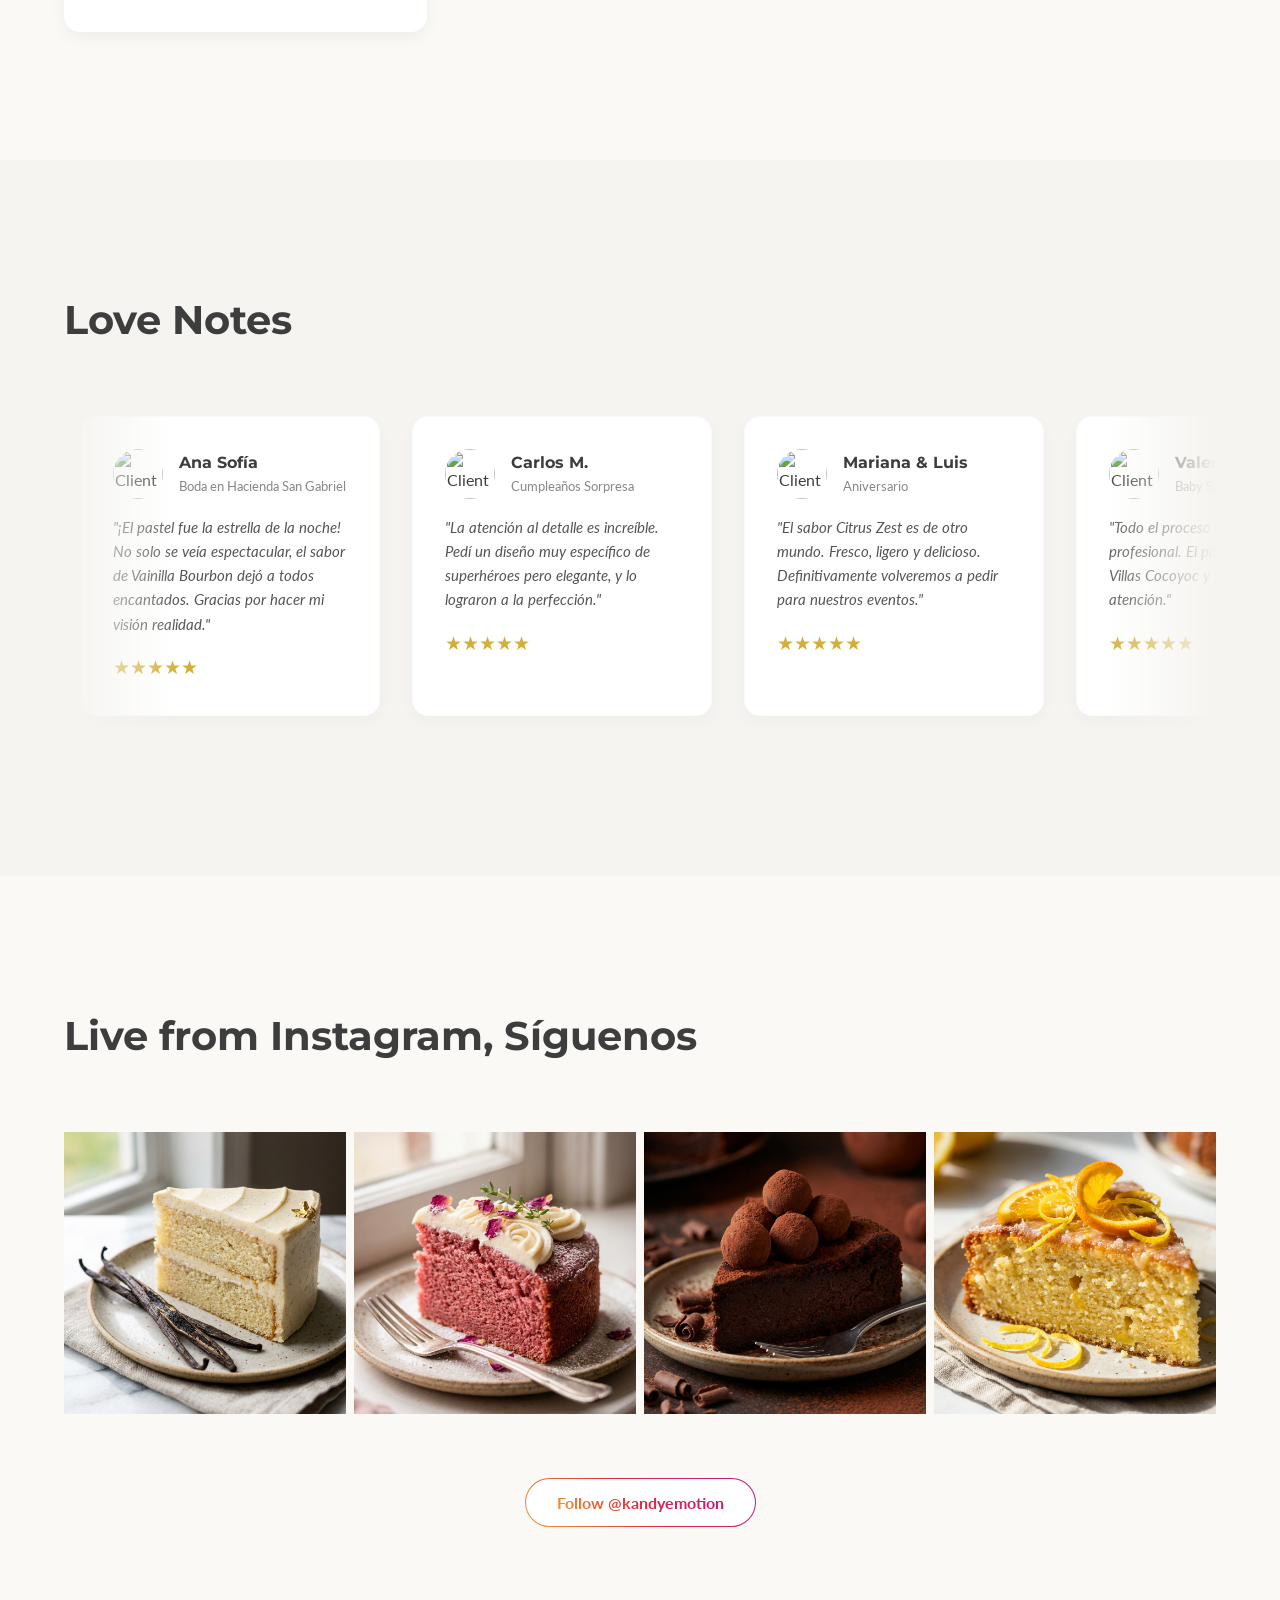
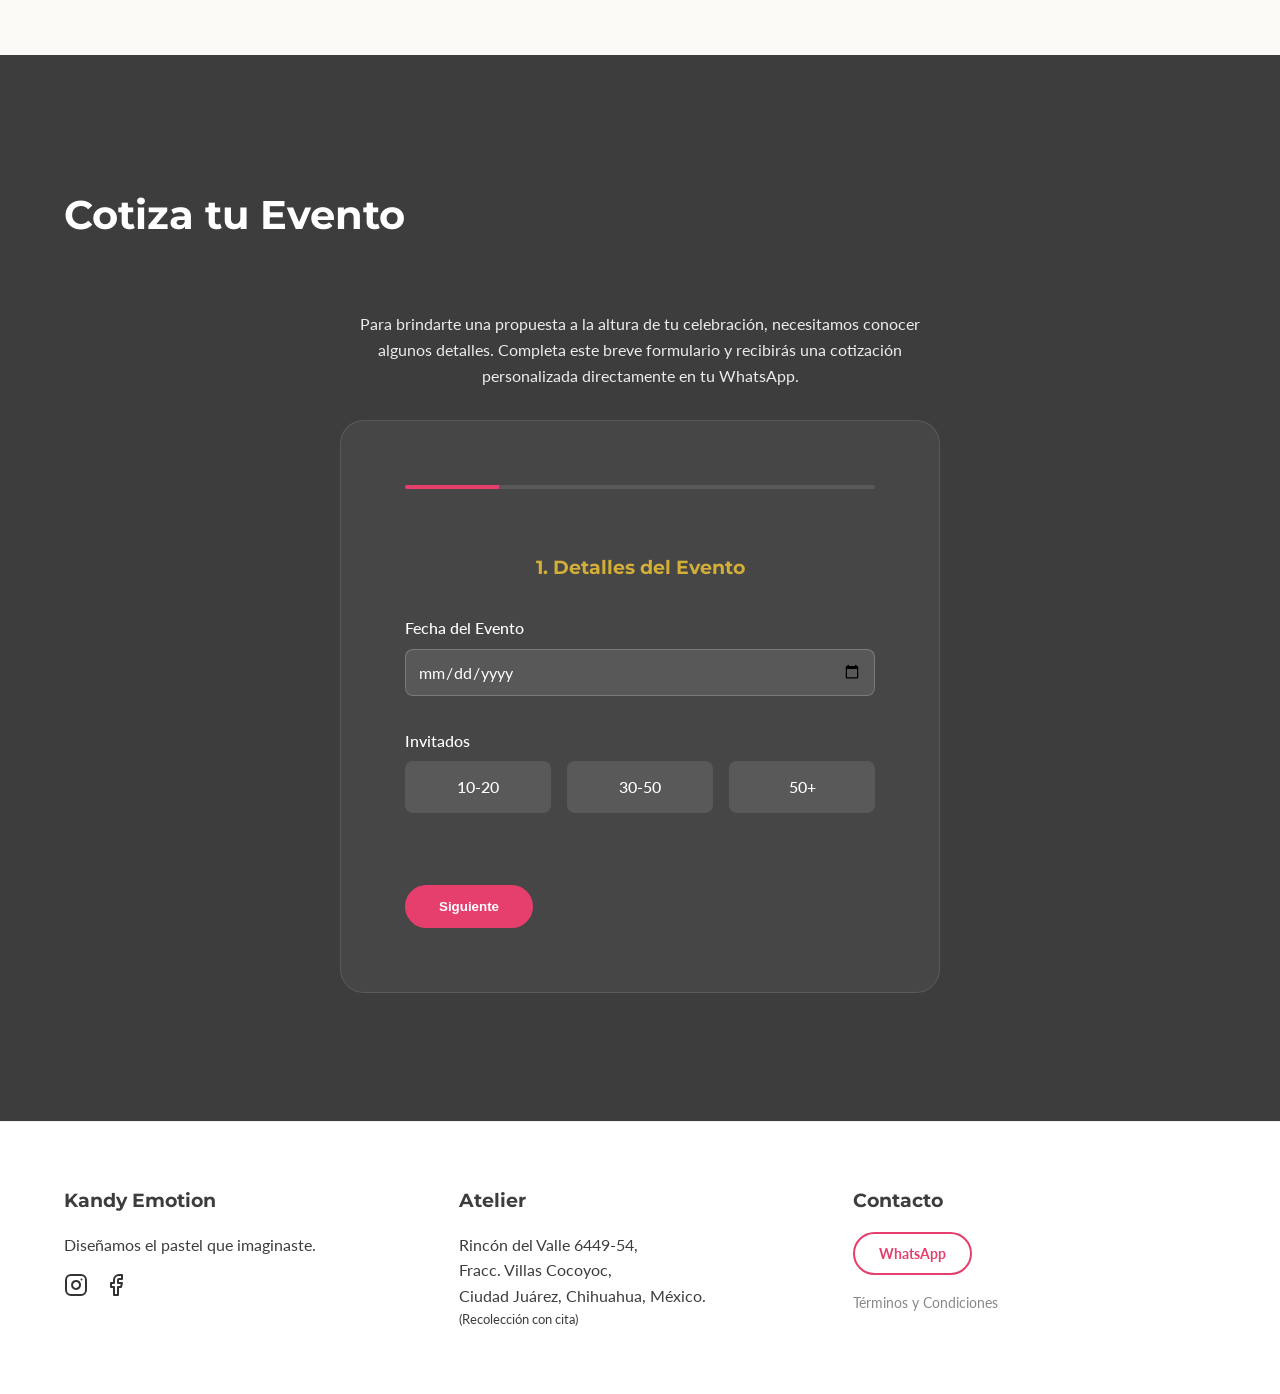
==== commit 72ca89f4: "Feat: Update logo, admin panel, and copy refinements" ====
--- a/index.html
+++ b/index.html
@@ -39,11 +39,11 @@
 <body>
 
     <!-- Header -->
-    <header id="main-header" class="glass-header">
+    <header id="main-header">
         <div class="container header-content">
-            <div class="logo">
-                <img src="assets/images/logo.png" alt="Kandy Emotion Logo" class="logo-img">
-            </div>
+            <a href="#" class="logo">
+                <img src="assets/images/logo-full.png" alt="Kandy Emotion" style="height: 50px;">
+            </a>
             <nav class="desktop-nav">
                 <ul>
                     <li><a href="#hero">Inicio</a></li>
@@ -305,32 +305,32 @@
 
                 <div class="menu-grid">
                     <div class="menu-item" onclick="openMenuModal('mousse')">
-                        <img src="https://placehold.co/400x400/pink/white?text=Mousse" alt="Mousse de Cheesecake"
-                            class="menu-img" loading="lazy">
+                        <img src="https://images.unsplash.com/photo-1533134242443-d4fd215305ad?q=80&w=400&auto=format&fit=crop"
+                            alt="Mousse de Cheesecake" class="menu-img" loading="lazy">
                         <div class="menu-content">
                             <h4>Mousse de Cheesecake</h4>
                             <p>Suave, cremoso y con el toque ácido perfecto del queso crema.</p>
                         </div>
                     </div>
                     <div class="menu-item" onclick="openMenuModal('avellana')">
-                        <img src="https://placehold.co/400x400/brown/white?text=Avellana" alt="Ganache de Avellana"
-                            class="menu-img" loading="lazy">
+                        <img src="https://images.unsplash.com/photo-1615485925694-a035aa0f471e?q=80&w=400&auto=format&fit=crop"
+                            alt="Ganache de Avellana" class="menu-img" loading="lazy">
                         <div class="menu-content">
                             <h4>Ganache de Avellana</h4>
                             <p>Chocolate con leche infusionado con avellanas tostadas.</p>
                         </div>
                     </div>
                     <div class="menu-item" onclick="openMenuModal('frutos')">
-                        <img src="https://placehold.co/400x400/red/white?text=Frutos" alt="Compota Frutos Rojos"
-                            class="menu-img" loading="lazy">
+                        <img src="https://images.unsplash.com/photo-1596367407372-96cb8807410e?q=80&w=400&auto=format&fit=crop"
+                            alt="Compota Frutos Rojos" class="menu-img" loading="lazy">
                         <div class="menu-content">
                             <h4>Compota de Frutos Rojos</h4>
                             <p>Reducción artesanal de fresas, frambuesas y zarzamoras.</p>
                         </div>
                     </div>
                     <div class="menu-item" onclick="openMenuModal('caramelo')">
-                        <img src="https://placehold.co/400x400/orange/white?text=Caramelo" alt="Caramelo Salado"
-                            class="menu-img" loading="lazy">
+                        <img src="https://images.unsplash.com/photo-1615485290382-441e4d049cb5?q=80&w=400&auto=format&fit=crop"
+                            alt="Caramelo Salado" class="menu-img" loading="lazy">
                         <div class="menu-content">
                             <h4>Caramelo Salado</h4>
                             <p>Toffee casero con un toque de sal de mar de Colima.</p>
@@ -508,7 +508,11 @@
         <!-- Section G: Cake Configurator -->
         <section id="configurator" class="section-padding bg-dark text-light">
             <div class="container">
-                <h2 class="section-title text-center text-light">Configura tu Pastel</h2>
+                <h2 class="section-title text-center text-light">Cotiza tu Evento</h2>
+                <p class="text-center text-light" style="max-width: 600px; margin: 0 auto 2rem auto; opacity: 0.9;">
+                    Para brindarte una propuesta a la altura de tu celebración, necesitamos conocer algunos detalles.
+                    Completa este breve formulario y recibirás una cotización personalizada directamente en tu WhatsApp.
+                </p>
                 <div id="configurator-wizard" class="wizard-container">
                     <!-- Progress Bar -->
                     <div class="wizard-progress">
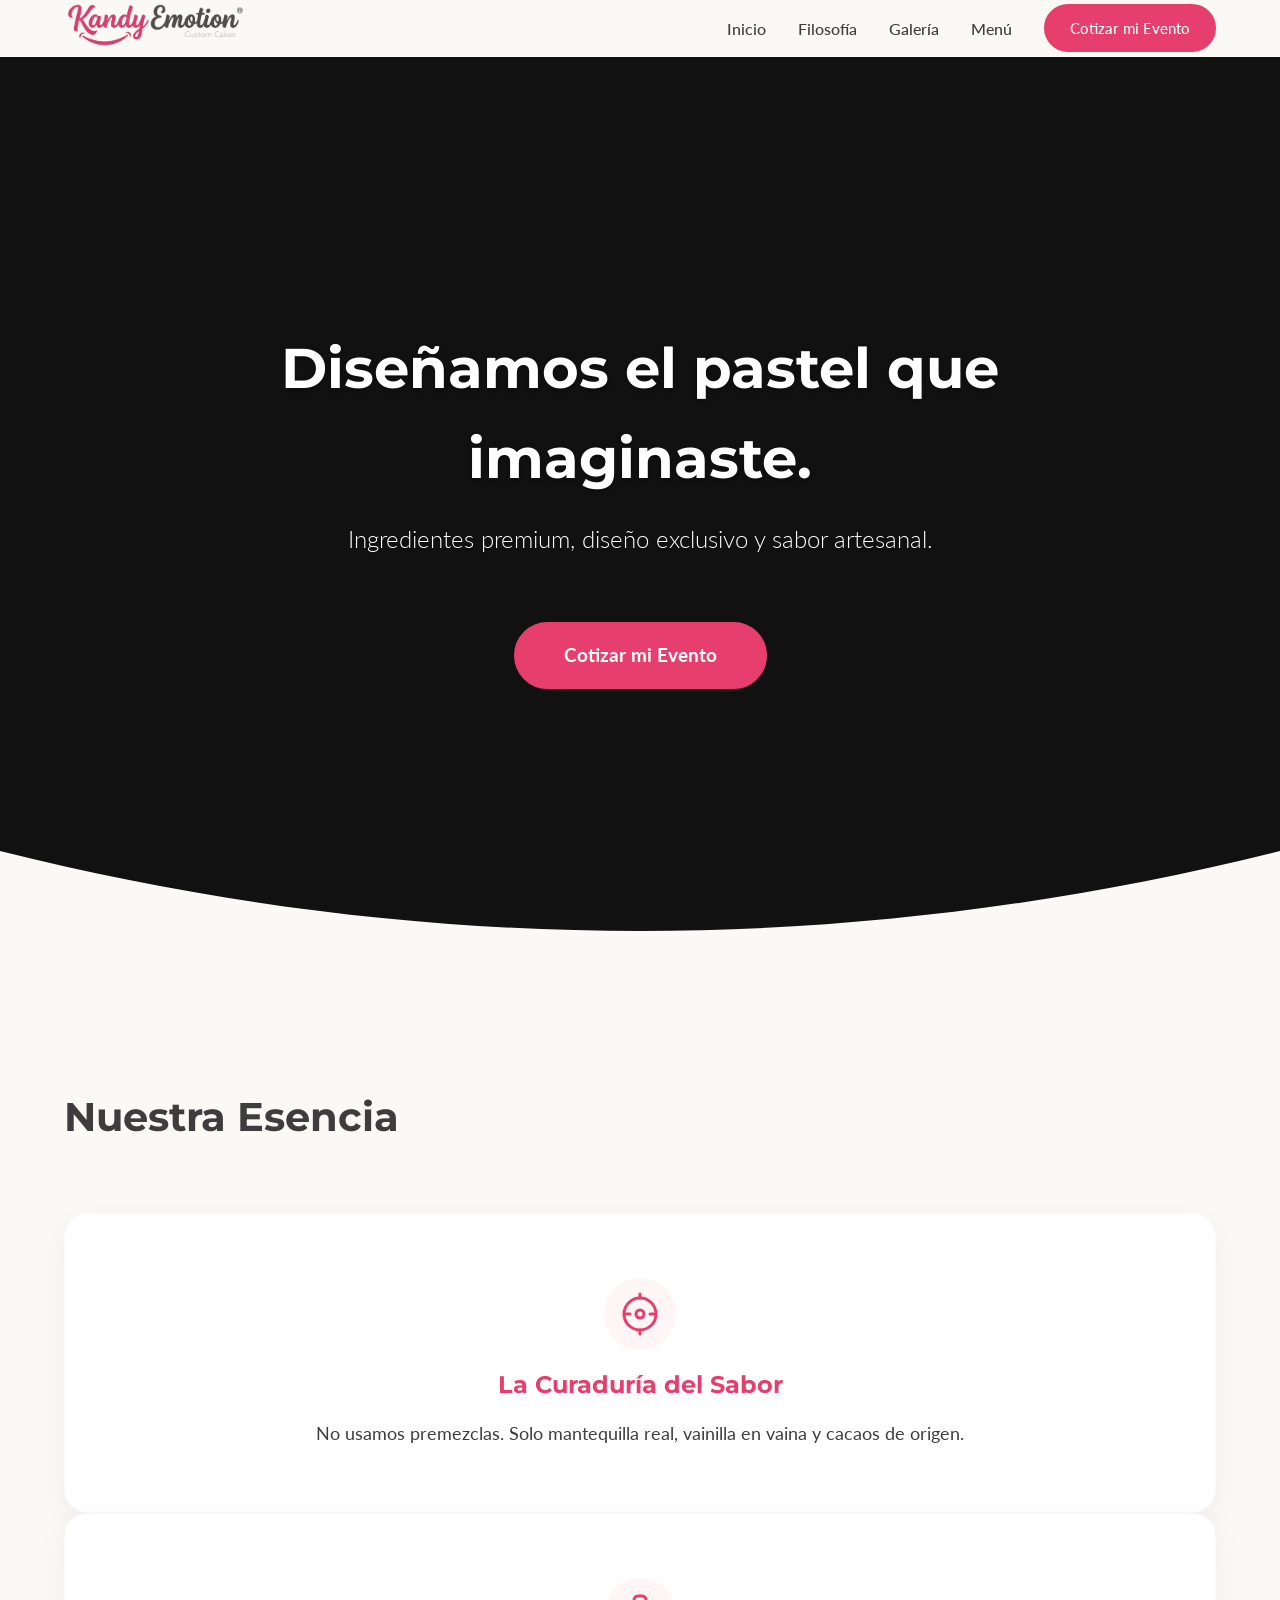
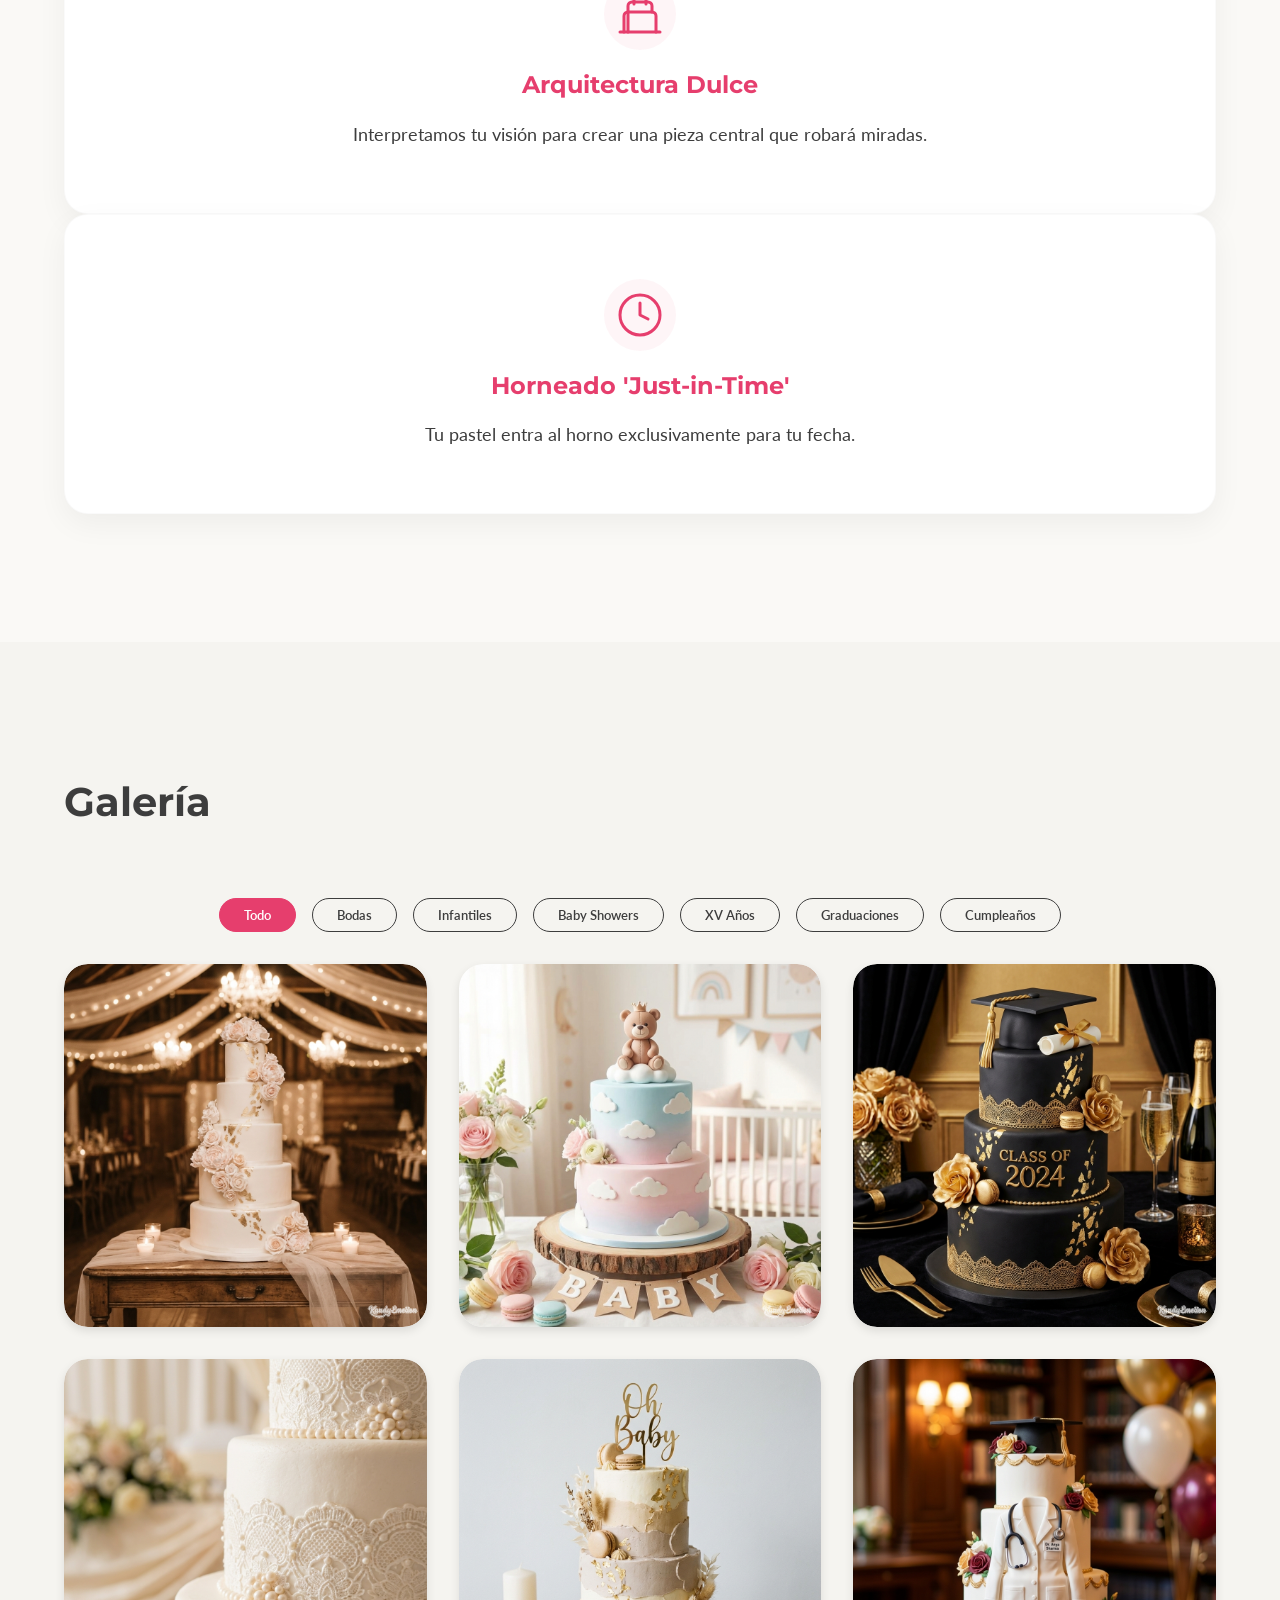
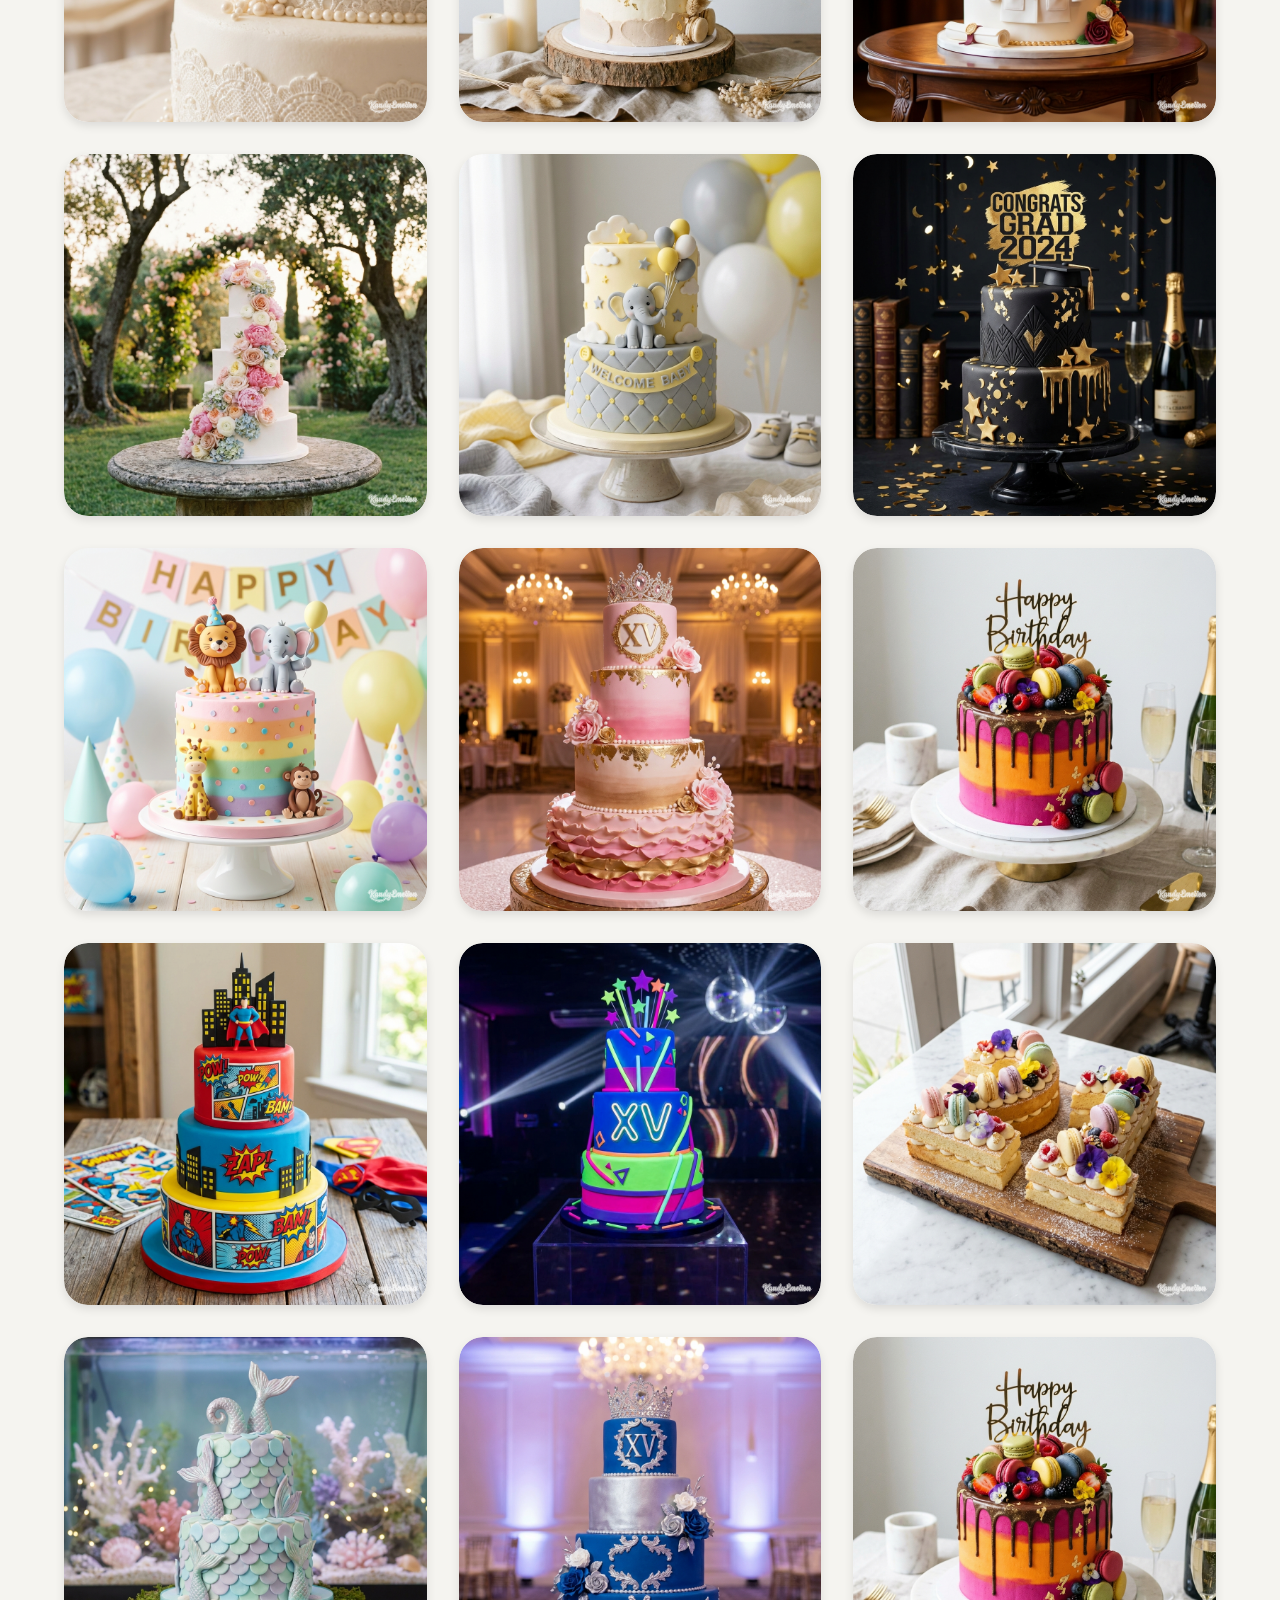
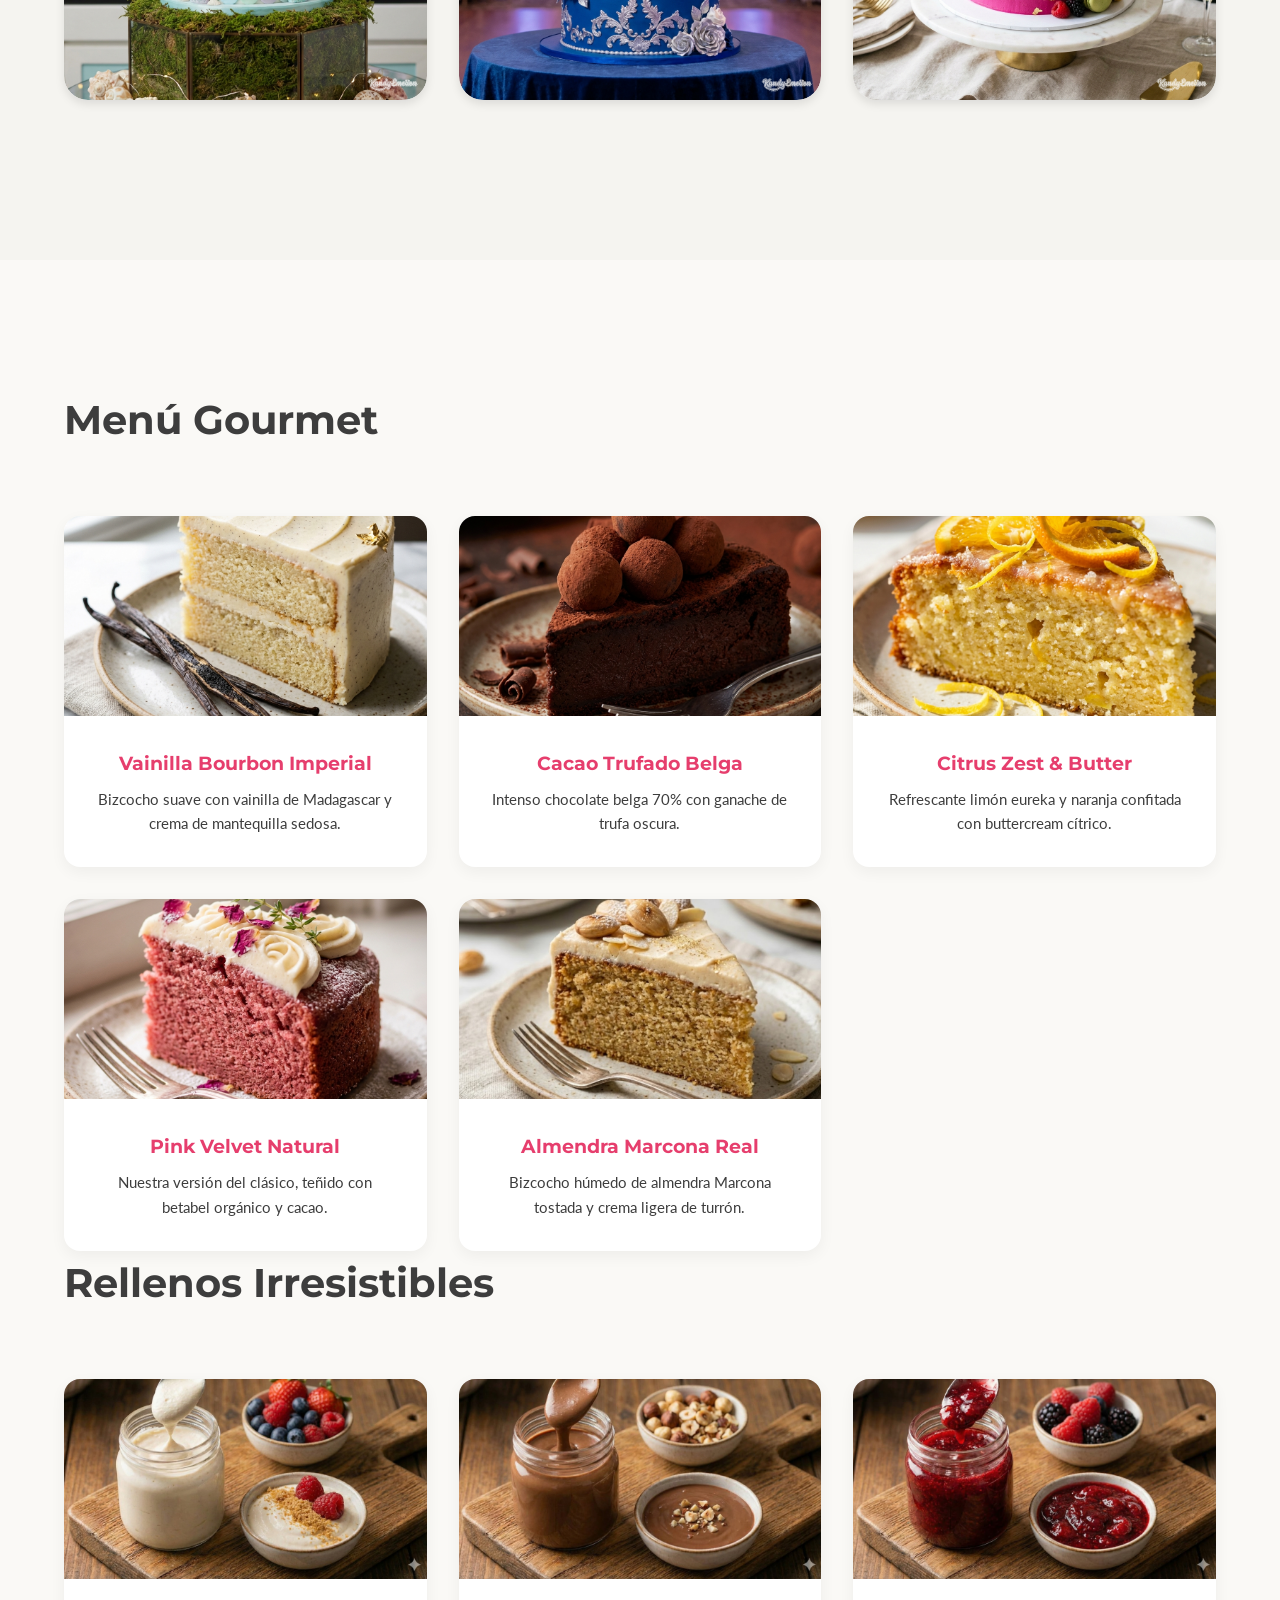
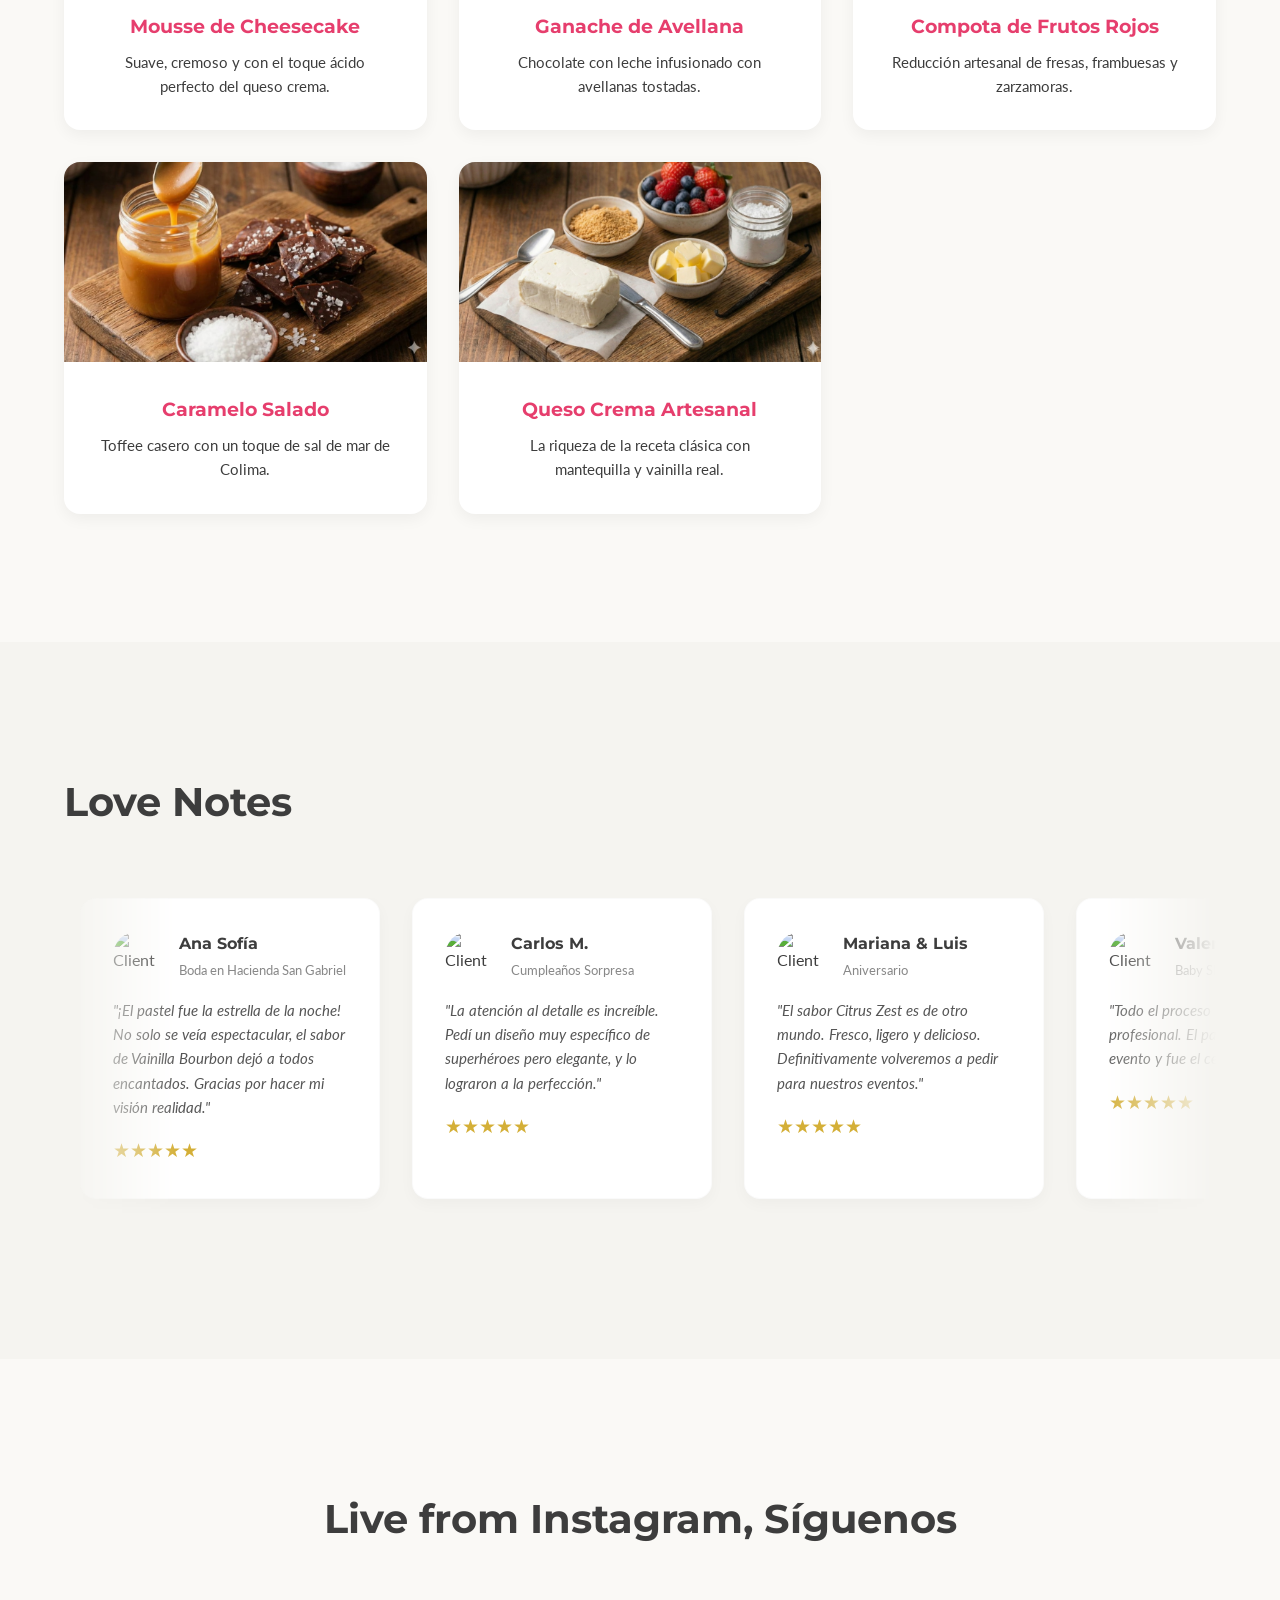
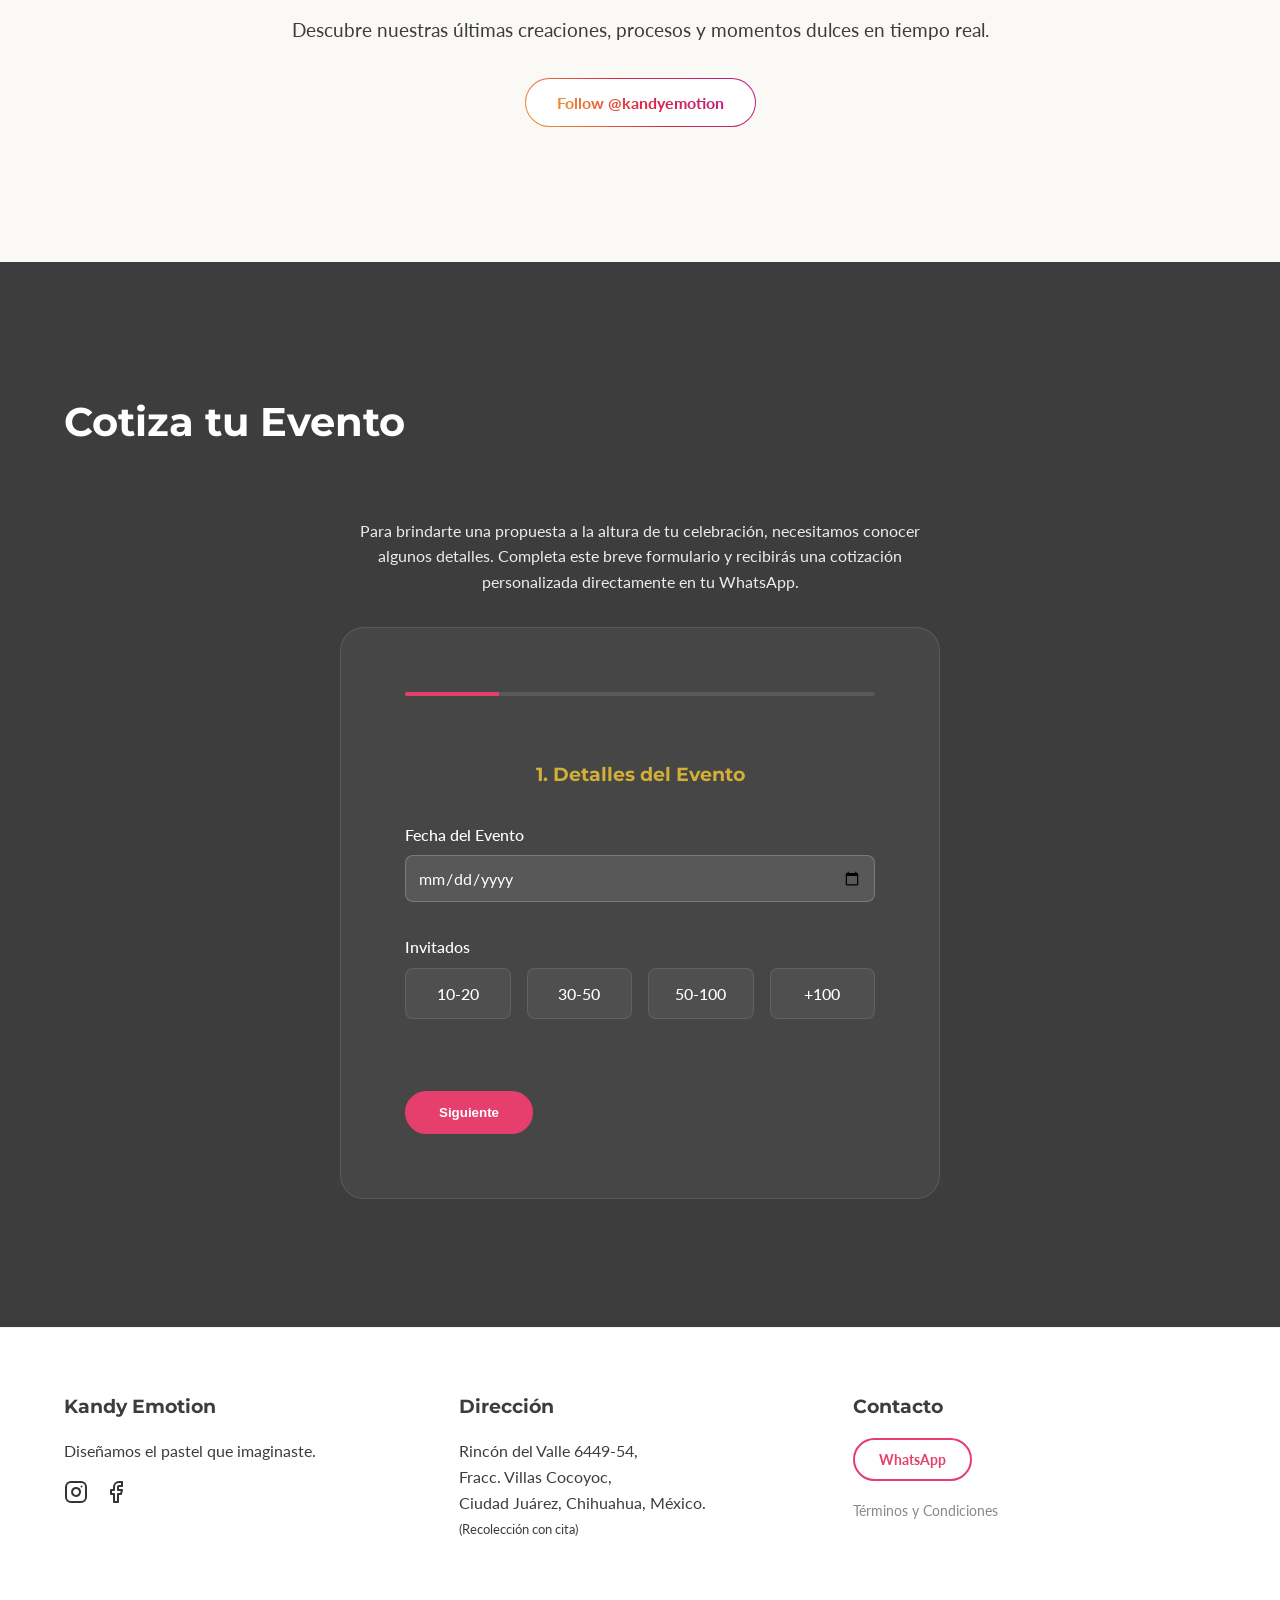
==== commit d5b1b608: "Refactor: Redesign configurator visual style and step Layouts - Redesign flavor/filling selection ca" ====
--- a/index.html
+++ b/index.html
@@ -1,4 +1,3 @@
-```html
 <!DOCTYPE html>
 <html lang="es">
 
@@ -78,7 +77,6 @@
                             Ahora</a></li>
                 </ul>
             </nav>
-        </div>
         </div>
     </header>
 
@@ -297,43 +295,57 @@
                             <p>Nuestra versión del clásico, teñido con betabel orgánico y cacao.</p>
                         </div>
                     </div>
+                    <div class="menu-item" onclick="openMenuModal('almendra')">
+                        <img src="assets/images/menu-almendra.jpg" alt="Almendra Marcona" class="menu-img"
+                            loading="lazy">
+                        <div class="menu-content">
+                            <h4>Almendra Marcona Real</h4>
+                            <p>Bizcocho húmedo de almendra Marcona tostada y crema ligera de turrón.</p>
+                        </div>
+                    </div>
                 </div>
 
-                <h3 class="section-subtitle text-center"
-                    style="margin-top: 4rem; margin-bottom: 2rem; font-family: 'Pacifico', cursive; color: var(--color-secondary);">
-                    Rellenos Irresistibles</h3>
+                <h2 class="section-title text-center">Rellenos Irresistibles</h2>
 
                 <div class="menu-grid">
                     <div class="menu-item" onclick="openMenuModal('mousse')">
-                        <img src="https://images.unsplash.com/photo-1533134242443-d4fd215305ad?q=80&w=400&auto=format&fit=crop"
-                            alt="Mousse de Cheesecake" class="menu-img" loading="lazy">
+                        <img src="assets/images/menu-mousse.jpg" alt="Mousse de Cheesecake" class="menu-img"
+                            loading="lazy">
                         <div class="menu-content">
                             <h4>Mousse de Cheesecake</h4>
                             <p>Suave, cremoso y con el toque ácido perfecto del queso crema.</p>
                         </div>
                     </div>
                     <div class="menu-item" onclick="openMenuModal('avellana')">
-                        <img src="https://images.unsplash.com/photo-1615485925694-a035aa0f471e?q=80&w=400&auto=format&fit=crop"
-                            alt="Ganache de Avellana" class="menu-img" loading="lazy">
+                        <img src="assets/images/menu-ganache.jpg" alt="Ganache de Avellana" class="menu-img"
+                            loading="lazy">
                         <div class="menu-content">
                             <h4>Ganache de Avellana</h4>
                             <p>Chocolate con leche infusionado con avellanas tostadas.</p>
                         </div>
                     </div>
                     <div class="menu-item" onclick="openMenuModal('frutos')">
-                        <img src="https://images.unsplash.com/photo-1596367407372-96cb8807410e?q=80&w=400&auto=format&fit=crop"
-                            alt="Compota Frutos Rojos" class="menu-img" loading="lazy">
+                        <img src="assets/images/menu-frutos.png" alt="Compota Frutos Rojos" class="menu-img"
+                            loading="lazy">
                         <div class="menu-content">
                             <h4>Compota de Frutos Rojos</h4>
                             <p>Reducción artesanal de fresas, frambuesas y zarzamoras.</p>
                         </div>
                     </div>
                     <div class="menu-item" onclick="openMenuModal('caramelo')">
-                        <img src="https://images.unsplash.com/photo-1615485290382-441e4d049cb5?q=80&w=400&auto=format&fit=crop"
-                            alt="Caramelo Salado" class="menu-img" loading="lazy">
+                        <img src="assets/images/menu-caramelo.jpg" alt="Caramelo Salado" class="menu-img"
+                            loading="lazy">
                         <div class="menu-content">
                             <h4>Caramelo Salado</h4>
                             <p>Toffee casero con un toque de sal de mar de Colima.</p>
+                        </div>
+                    </div>
+                    <div class="menu-item" onclick="openMenuModal('queso')">
+                        <img src="assets/images/menu-queso.jpg" alt="Queso Crema Artesanal" class="menu-img"
+                            loading="lazy">
+                        <div class="menu-content">
+                            <h4>Queso Crema Artesanal</h4>
+                            <p>La riqueza de la receta clásica con mantequilla y vainilla real.</p>
                         </div>
                     </div>
                 </div>
@@ -400,7 +412,7 @@
                                 </div>
                             </div>
                             <p class="testimonial-text">"Todo el proceso fue súper fácil y profesional. El pastel llegó
-                                perfecto a Villas Cocoyoc y fue el centro de atención."</p>
+                                perfecto al evento y fue el centro de atención."</p>
                             <div class="testimonial-rating">★★★★★</div>
                         </div>
 
@@ -459,7 +471,7 @@
                                 </div>
                             </div>
                             <p class="testimonial-text">"Todo el proceso fue súper fácil y profesional. El pastel llegó
-                                perfecto a Villas Cocoyoc y fue el centro de atención."</p>
+                                perfecto al evento y fue el centro de atención."</p>
                             <div class="testimonial-rating">★★★★★</div>
                         </div>
                     </div>
@@ -469,39 +481,14 @@
 
         <!-- Section F: Live from Atelier -->
         <section id="instagram" class="section-padding">
-            <div class="container">
-                <h2 class="section-title text-center">Live from Instagram, Síguenos</h2>
-                <div class="insta-grid">
-                    <a href="https://instagram.com/kandyemotion" target="_blank" class="insta-item">
-                        <img src="assets/images/menu-vanilla.png" alt="Instagram Post" loading="lazy">
-                        <div class="insta-overlay">
-                            <span class="insta-icon">❤️ 1.2k</span>
-                        </div>
-                    </a>
-                    <a href="https://instagram.com/kandyemotion" target="_blank" class="insta-item">
-                        <img src="assets/images/menu-pink.png" alt="Instagram Post" loading="lazy">
-                        <div class="insta-overlay">
-                            <span class="insta-icon">❤️ 856</span>
-                        </div>
-                    </a>
-                    <a href="https://instagram.com/kandyemotion" target="_blank" class="insta-item">
-                        <img src="assets/images/menu-cacao.png" alt="Instagram Post" loading="lazy">
-                        <div class="insta-overlay">
-                            <span class="insta-icon">❤️ 2.1k</span>
-                        </div>
-                    </a>
-                    <a href="https://instagram.com/kandyemotion" target="_blank" class="insta-item">
-                        <img src="assets/images/menu-citrus.png" alt="Instagram Post" loading="lazy">
-                        <div class="insta-overlay">
-                            <span class="insta-icon">❤️ 1.5k</span>
-                        </div>
-                    </a>
-                </div>
-                <div class="text-center" style="margin-top: var(--spacing-lg);">
-                    <a href="https://instagram.com/kandyemotion" target="_blank" class="btn btn-instagram">
-                        <span>Follow @kandyemotion</span>
-                    </a>
-                </div>
+            <div class="container text-center">
+                <h2 class="section-title">Live from Instagram, Síguenos</h2>
+                <p style="font-size: 1.2rem; margin-bottom: 2rem; color: var(--color-text-primary);">
+                    Descubre nuestras últimas creaciones, procesos y momentos dulces en tiempo real.
+                </p>
+                <a href="https://instagram.com/kandyemotion" target="_blank" class="btn btn-instagram">
+                    <span>Follow @kandyemotion</span>
+                </a>
             </div>
         </section>
 
@@ -538,8 +525,12 @@
                                     <span>30-50</span>
                                 </label>
                                 <label class="radio-card">
-                                    <input type="radio" name="guests" value="50+">
-                                    <span>50+</span>
+                                    <input type="radio" name="guests" value="50-100">
+                                    <span>50-100</span>
+                                </label>
+                                <label class="radio-card">
+                                    <input type="radio" name="guests" value="+100">
+                                    <span>+100</span>
                                 </label>
                             </div>
                         </div>
@@ -555,29 +546,61 @@
                             <label class="flavor-card">
                                 <input type="radio" name="flavor" value="Vainilla Bourbon">
                                 <div class="flavor-content">
-                                    <h4>Vainilla Bourbon</h4>
-                                    <p>Clásico y elegante</p>
+                                    <img src="assets/images/menu-vanilla.png" class="flavor-img-circle"
+                                        style="width: 50px; height: 50px; border-radius: 50%; object-fit: cover;"
+                                        alt="Vainilla Bourbon">
+                                    <div class="flavor-info">
+                                        <h4>Vainilla Bourbon</h4>
+                                        <p>Clásico y elegante</p>
+                                    </div>
                                 </div>
                             </label>
                             <label class="flavor-card">
                                 <input type="radio" name="flavor" value="Cacao Trufado">
                                 <div class="flavor-content">
-                                    <h4>Cacao Trufado</h4>
-                                    <p>Intenso y oscuro</p>
+                                    <img src="assets/images/menu-cacao.png" class="flavor-img-circle"
+                                        style="width: 50px; height: 50px; border-radius: 50%; object-fit: cover;"
+                                        alt="Cacao Trufado">
+                                    <div class="flavor-info">
+                                        <h4>Cacao Trufado</h4>
+                                        <p>Intenso y oscuro</p>
+                                    </div>
                                 </div>
                             </label>
                             <label class="flavor-card">
                                 <input type="radio" name="flavor" value="Citrus Zest">
                                 <div class="flavor-content">
-                                    <h4>Citrus Zest</h4>
-                                    <p>Fresco y vibrante</p>
+                                    <img src="assets/images/menu-citrus.png" class="flavor-img-circle"
+                                        style="width: 50px; height: 50px; border-radius: 50%; object-fit: cover;"
+                                        alt="Citrus Zest">
+                                    <div class="flavor-info">
+                                        <h4>Citrus Zest</h4>
+                                        <p>Fresco y vibrante</p>
+                                    </div>
                                 </div>
                             </label>
                             <label class="flavor-card">
                                 <input type="radio" name="flavor" value="Pink Velvet">
                                 <div class="flavor-content">
-                                    <h4>Pink Velvet</h4>
-                                    <p>Suave y natural</p>
+                                    <img src="assets/images/menu-pink.png" class="flavor-img-circle"
+                                        style="width: 50px; height: 50px; border-radius: 50%; object-fit: cover;"
+                                        alt="Pink Velvet">
+                                    <div class="flavor-info">
+                                        <h4>Pink Velvet</h4>
+                                        <p>Suave y natural</p>
+                                    </div>
+                                </div>
+                            </label>
+                            <label class="flavor-card">
+                                <input type="radio" name="flavor" value="Almendra Marcona">
+                                <div class="flavor-content">
+                                    <img src="assets/images/menu-almendra.jpg" class="flavor-img-circle"
+                                        style="width: 50px; height: 50px; border-radius: 50%; object-fit: cover;"
+                                        alt="Almendra Marcona">
+                                    <div class="flavor-info">
+                                        <h4>Almendra Marcona</h4>
+                                        <p>Húmedo y aromático</p>
+                                    </div>
                                 </div>
                             </label>
                         </div>
@@ -591,13 +614,68 @@
                     <div class="wizard-step" data-step="3">
                         <h3>3. Relleno Irresistible</h3>
                         <div class="form-group">
-                            <select id="filling" class="form-control">
-                                <option value="" disabled selected>Selecciona un relleno</option>
-                                <option value="Mousse de Cheesecake">Mousse de Cheesecake</option>
-                                <option value="Ganache de Avellana">Ganache de Avellana</option>
-                                <option value="Compota de Frutos Rojos">Compota de Frutos Rojos</option>
-                                <option value="Caramelo Salado">Caramelo Salado</option>
-                            </select>
+                            <div class="flavor-grid">
+                                <label class="flavor-card">
+                                    <input type="radio" name="filling" value="Mousse de Cheesecake">
+                                    <div class="flavor-content">
+                                        <img src="assets/images/menu-mousse.jpg" class="flavor-img-circle"
+                                            style="width: 50px; height: 50px; border-radius: 50%; object-fit: cover;"
+                                            alt="Mousse de Cheesecake">
+                                        <div class="flavor-info">
+                                            <h4>Mousse de Cheesecake</h4>
+                                            <p>Suave y cremoso</p>
+                                        </div>
+                                    </div>
+                                </label>
+                                <label class="flavor-card">
+                                    <input type="radio" name="filling" value="Ganache de Avellana">
+                                    <div class="flavor-content">
+                                        <img src="assets/images/menu-ganache.jpg" class="flavor-img-circle"
+                                            style="width: 50px; height: 50px; border-radius: 50%; object-fit: cover;"
+                                            alt="Ganache de Avellana">
+                                        <div class="flavor-info">
+                                            <h4>Ganache de Avellana</h4>
+                                            <p>Chocolate y avellana</p>
+                                        </div>
+                                    </div>
+                                </label>
+                                <label class="flavor-card">
+                                    <input type="radio" name="filling" value="Compota de Frutos Rojos">
+                                    <div class="flavor-content">
+                                        <img src="assets/images/menu-frutos.png" class="flavor-img-circle"
+                                            style="width: 50px; height: 50px; border-radius: 50%; object-fit: cover;"
+                                            alt="Frutos Rojos">
+                                        <div class="flavor-info">
+                                            <h4>Frutos Rojos</h4>
+                                            <p>Fresco y natural</p>
+                                        </div>
+                                    </div>
+                                </label>
+                                <label class="flavor-card">
+                                    <input type="radio" name="filling" value="Caramelo Salado">
+                                    <div class="flavor-content">
+                                        <img src="assets/images/menu-caramelo.jpg" class="flavor-img-circle"
+                                            style="width: 50px; height: 50px; border-radius: 50%; object-fit: cover;"
+                                            alt="Caramelo Salado">
+                                        <div class="flavor-info">
+                                            <h4>Caramelo Salado</h4>
+                                            <p>Dulce y salado</p>
+                                        </div>
+                                    </div>
+                                </label>
+                                <label class="flavor-card">
+                                    <input type="radio" name="filling" value="Queso Crema Artesanal">
+                                    <div class="flavor-content">
+                                        <img src="assets/images/menu-queso.jpg" class="flavor-img-circle"
+                                            style="width: 50px; height: 50px; border-radius: 50%; object-fit: cover;"
+                                            alt="Queso Crema">
+                                        <div class="flavor-info">
+                                            <h4>Queso Crema</h4>
+                                            <p>Rico y sedoso</p>
+                                        </div>
+                                    </div>
+                                </label>
+                            </div>
                         </div>
                         <div class="wizard-actions">
                             <button class="btn btn-outline" onclick="prevStep(2)">Atrás</button>
@@ -641,12 +719,12 @@
                             <label>Entrega</label>
                             <div class="delivery-options">
                                 <label class="radio-card">
-                                    <input type="radio" name="delivery" value="Pickup">
-                                    <span>Pickup en Atelier (Gratis)</span>
+                                    <input type="radio" name="delivery" value="Pick Up">
+                                    <span>Pick Up</span>
                                 </label>
                                 <label class="radio-card">
                                     <input type="radio" name="delivery" value="Delivery">
-                                    <span>Punto Estratégico (Tarifa Dinámica)</span>
+                                    <span>Delivery</span>
                                 </label>
                             </div>
                         </div>
@@ -705,7 +783,7 @@
                 </div>
             </div>
             <div class="footer-col">
-                <h3>Atelier</h3>
+                <h3>Dirección</h3>
                 <p>Rincón del Valle 6449-54,<br>Fracc. Villas Cocoyoc,<br>Ciudad Juárez, Chihuahua, México.</p>
                 <p><small>(Recolección con cita)</small></p>
             </div>
--- a/css/styles.css
+++ b/css/styles.css
@@ -82,14 +82,17 @@
 
 .btn-primary {
     background-color: var(--color-accent-primary);
-    color: var(--color-white);
+    color: #fff !important;
+    /* Force white text */
     border: 2px solid var(--color-accent-primary);
 }
 
 .btn-primary:hover {
     background-color: transparent;
-    color: var(--color-text-primary);
-    border-color: var(--color-text-primary);
+    color: #000 !important;
+    /* Black text on hover */
+    border: 2px solid #000;
+    /* Black border on hover */
 }
 
 .btn-outline {
@@ -163,6 +166,11 @@
 
 .desktop-nav a:hover {
     color: var(--color-accent-primary);
+}
+
+.hero-buttons .btn {
+    padding: 10px 24px;
+    font-size: 0.95rem;
 }
 
 /* Mobile Menu */
@@ -352,11 +360,18 @@
 }
 
 /* Value Proposition */
-.cards-grid {
+.style-grid {
     display: grid;
-    grid-template-columns: repeat(auto-fit, minmax(300px, 1fr));
-    gap: var(--spacing-md);
-    margin-top: var(--spacing-md);
+    grid-template-columns: repeat(auto-fit, minmax(140px, 1fr));
+    gap: 12px;
+    margin-top: 10px;
+}
+
+.flavor-grid {
+    display: grid;
+    grid-template-columns: 1fr;
+    gap: 12px;
+    margin-top: 10px;
 }
 
 .card {
@@ -515,6 +530,43 @@
     margin-bottom: var(--spacing-xs);
 }
 
+.section-subtitle {
+    font-family: var(--font-heading);
+    color: var(--color-secondary);
+    font-size: 2rem;
+    margin-top: 4rem;
+    margin-bottom: 2rem;
+}
+
+@media (max-width: 768px) {
+    .menu-grid {
+        display: flex;
+        overflow-x: auto;
+        scroll-snap-type: x mandatory;
+        gap: var(--spacing-md);
+        padding-bottom: 20px;
+        /* Space for scrollbar */
+        -webkit-overflow-scrolling: touch;
+    }
+
+    .menu-item {
+        min-width: 85vw;
+        /* Show most of the card */
+        scroll-snap-align: center;
+        margin-right: 0;
+    }
+
+    /* Hide scrollbar for cleaner look but keep functionality */
+    .menu-grid::-webkit-scrollbar {
+        display: none;
+    }
+
+    .menu-grid {
+        -ms-overflow-style: none;
+        scrollbar-width: none;
+    }
+}
+
 .menu-content p {
     font-size: 0.95rem;
     color: var(--color-text-primary);
@@ -725,18 +777,25 @@
 /* Radio Cards */
 .guests-selector,
 .delivery-options,
-.flavor-grid,
 .style-grid {
     display: flex;
     gap: var(--spacing-sm);
     flex-wrap: wrap;
 }
 
-.flavor-grid,
 .style-grid {
     display: grid;
-    grid-template-columns: 1fr 1fr;
-}
+    grid-template-columns: repeat(auto-fit, minmax(140px, 1fr));
+}
+
+.flavor-grid {
+    display: grid;
+    grid-template-columns: 1fr;
+    gap: 12px;
+    margin-top: 10px;
+}
+
+
 
 .radio-card,
 .flavor-card,
@@ -753,40 +812,87 @@
     opacity: 0;
 }
 
+/* Radio Card & Flavor Card Styles */
+/* Radio Card & Flavor Card Styles */
 .radio-card span,
 .flavor-content,
 .style-card span {
     display: block;
     padding: 12px;
-    background: rgba(255, 255, 255, 0.1);
+    background: rgba(255, 255, 255, 0.05);
     border-radius: var(--radius-sm);
     text-align: center;
-    border: 1px solid transparent;
+    border: 1px solid rgba(255, 255, 255, 0.1);
     transition: all 0.3s ease;
-}
-
+    cursor: pointer;
+}
+
+/* New Flavor Card Layout */
 .flavor-content {
+    display: flex;
+    align-items: center;
     text-align: left;
-}
-
-.flavor-content h4 {
-    margin-bottom: 4px;
-    font-size: 1rem;
-}
-
-.flavor-content p {
-    font-size: 0.8rem;
-    opacity: 0.8;
-}
-
+    padding: 10px;
+    gap: 12px;
+}
+
+.flavor-img-circle {
+    width: 50px !important;
+    height: 50px !important;
+    min-width: 50px !important;
+    border-radius: 50% !important;
+    object-fit: cover;
+    flex-shrink: 0;
+    border: 2px solid rgba(255, 255, 255, 0.2);
+    display: block;
+}
+
+.flavor-info {
+    flex-grow: 1;
+}
+
+.flavor-info h4 {
+    margin: 0;
+    font-size: 0.95rem;
+    font-weight: 700;
+    color: var(--color-white);
+    line-height: 1.2;
+}
+
+.flavor-info p {
+    margin: 2px 0 0 0;
+    font-size: 0.75rem;
+    opacity: 0.7;
+    color: rgba(255, 255, 255, 0.8);
+    line-height: 1.2;
+}
+
+/* Checked State */
 .radio-card input:checked+span,
-.flavor-card input:checked+.flavor-content,
 .style-card input:checked+span {
     background: var(--color-accent-primary);
     border-color: var(--color-accent-primary);
     color: var(--color-white);
 }
 
+.flavor-card input:checked+.flavor-content {
+    background: rgba(230, 62, 109, 0.1);
+    border-color: var(--color-accent-primary);
+}
+
+.flavor-card input:checked+.flavor-content .flavor-img-circle {
+    border-color: var(--color-accent-primary);
+}
+
+.flavor-card input:checked+.flavor-content h4 {
+    color: var(--color-accent-primary);
+}
+
+.flavor-card input:checked+.flavor-content p {
+    color: var(--color-white);
+    opacity: 1;
+}
+
 .wizard-actions {
     display: flex;
     justify-content: space-between;
@@ -798,8 +904,6 @@
     opacity: 0.7;
     text-align: center;
 }
-
-
 
 .footer-grid {
     display: grid;
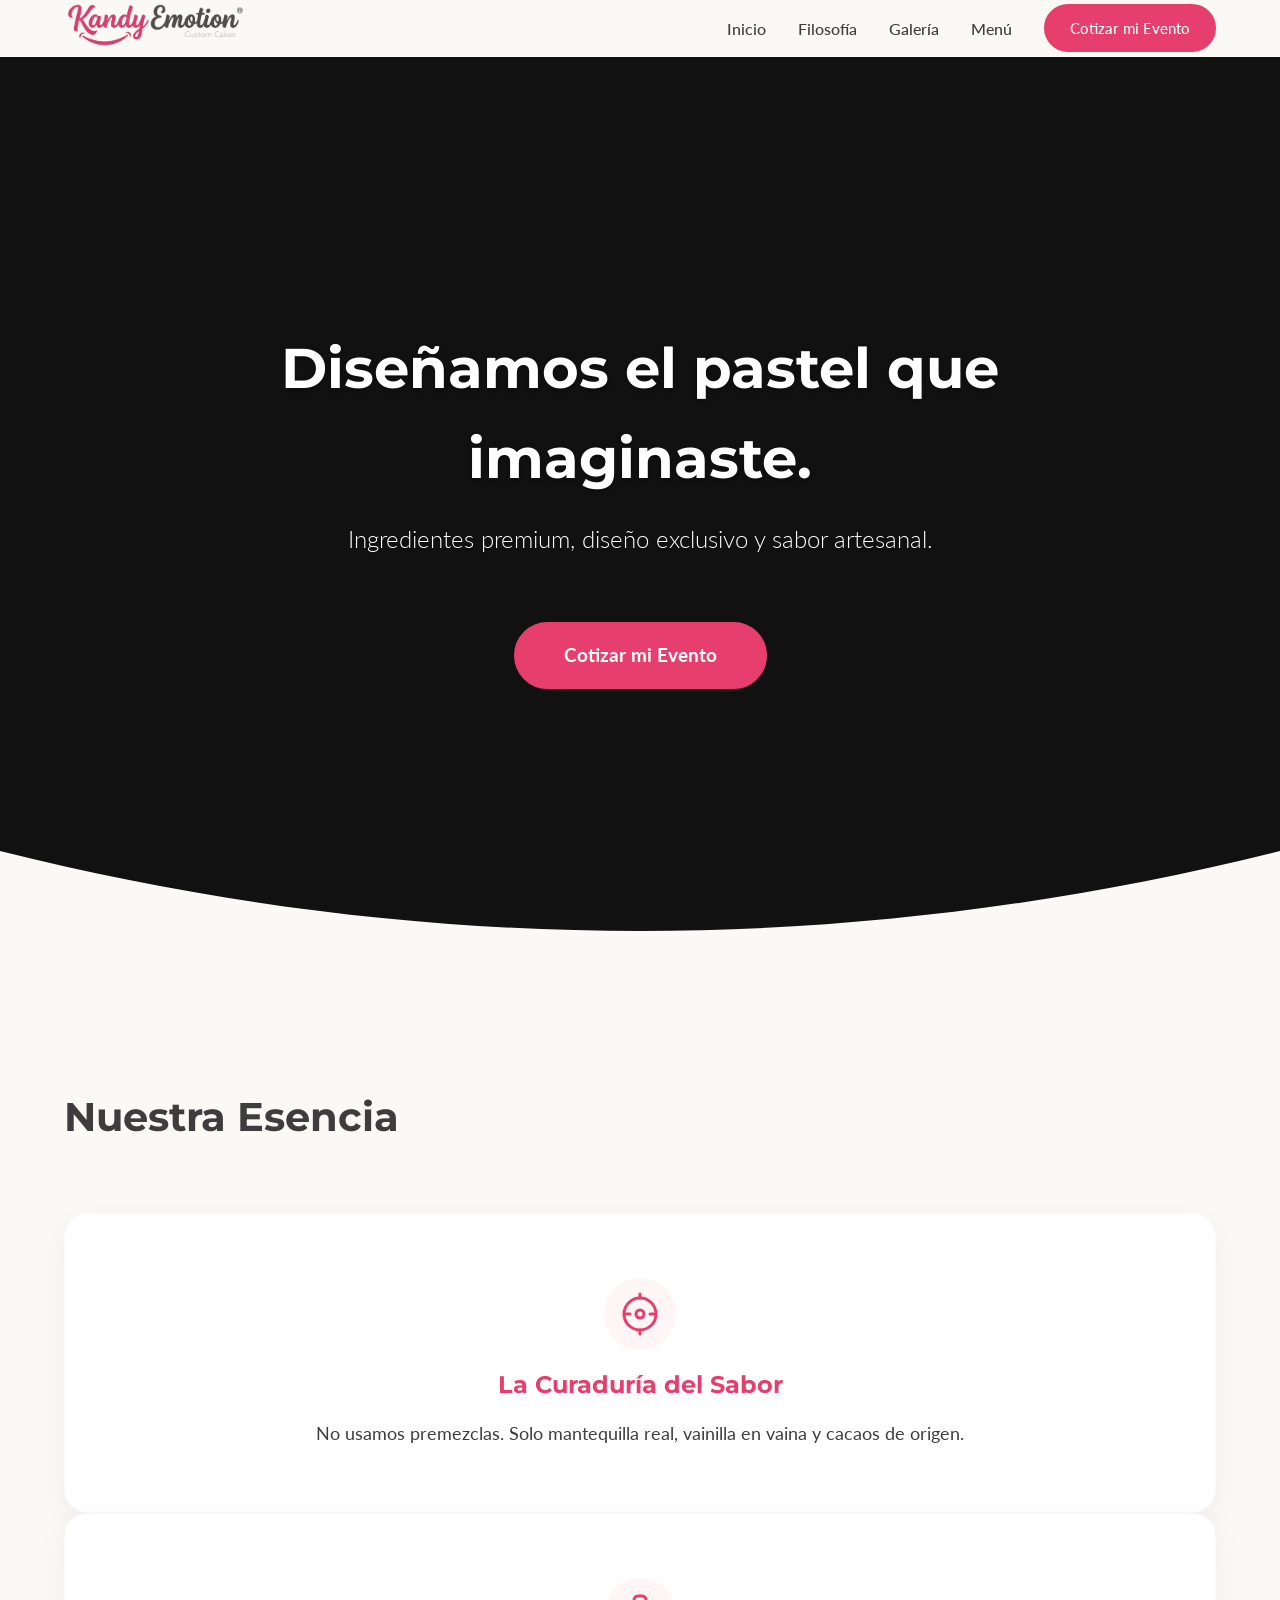
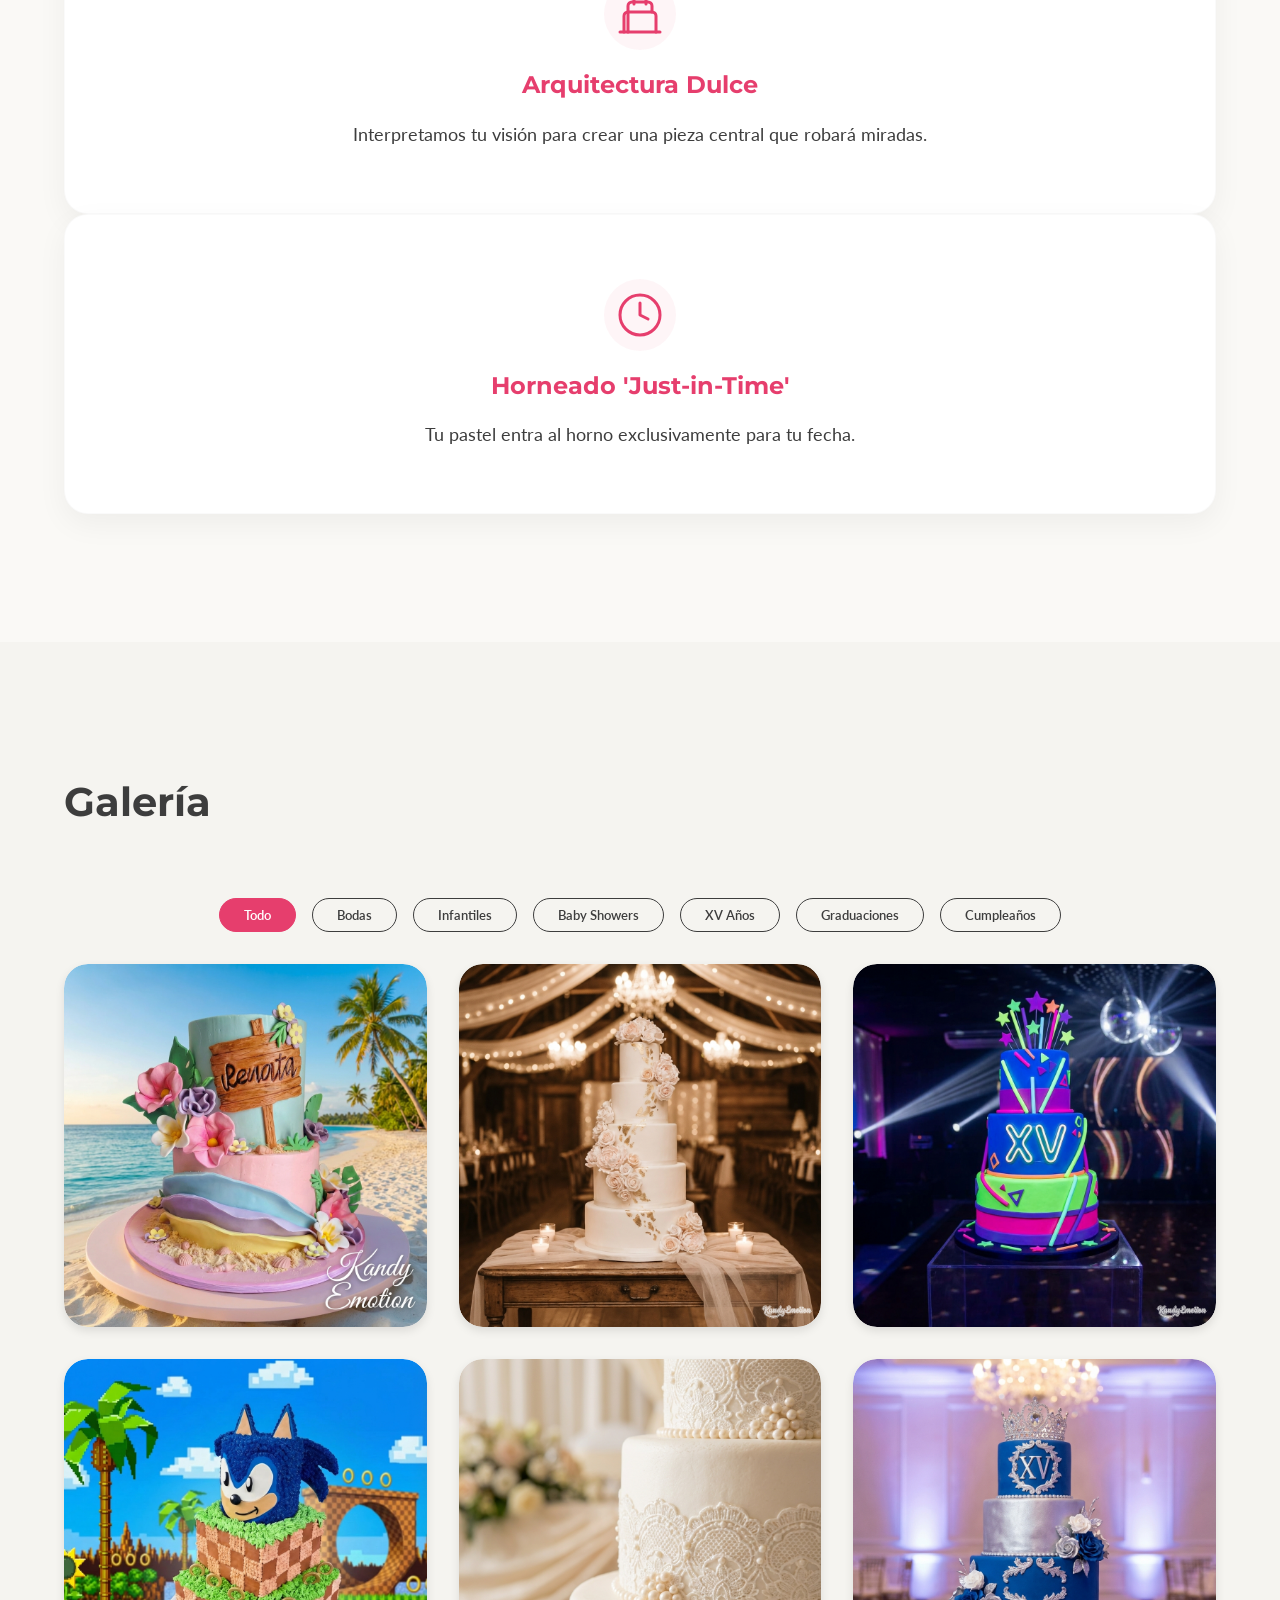
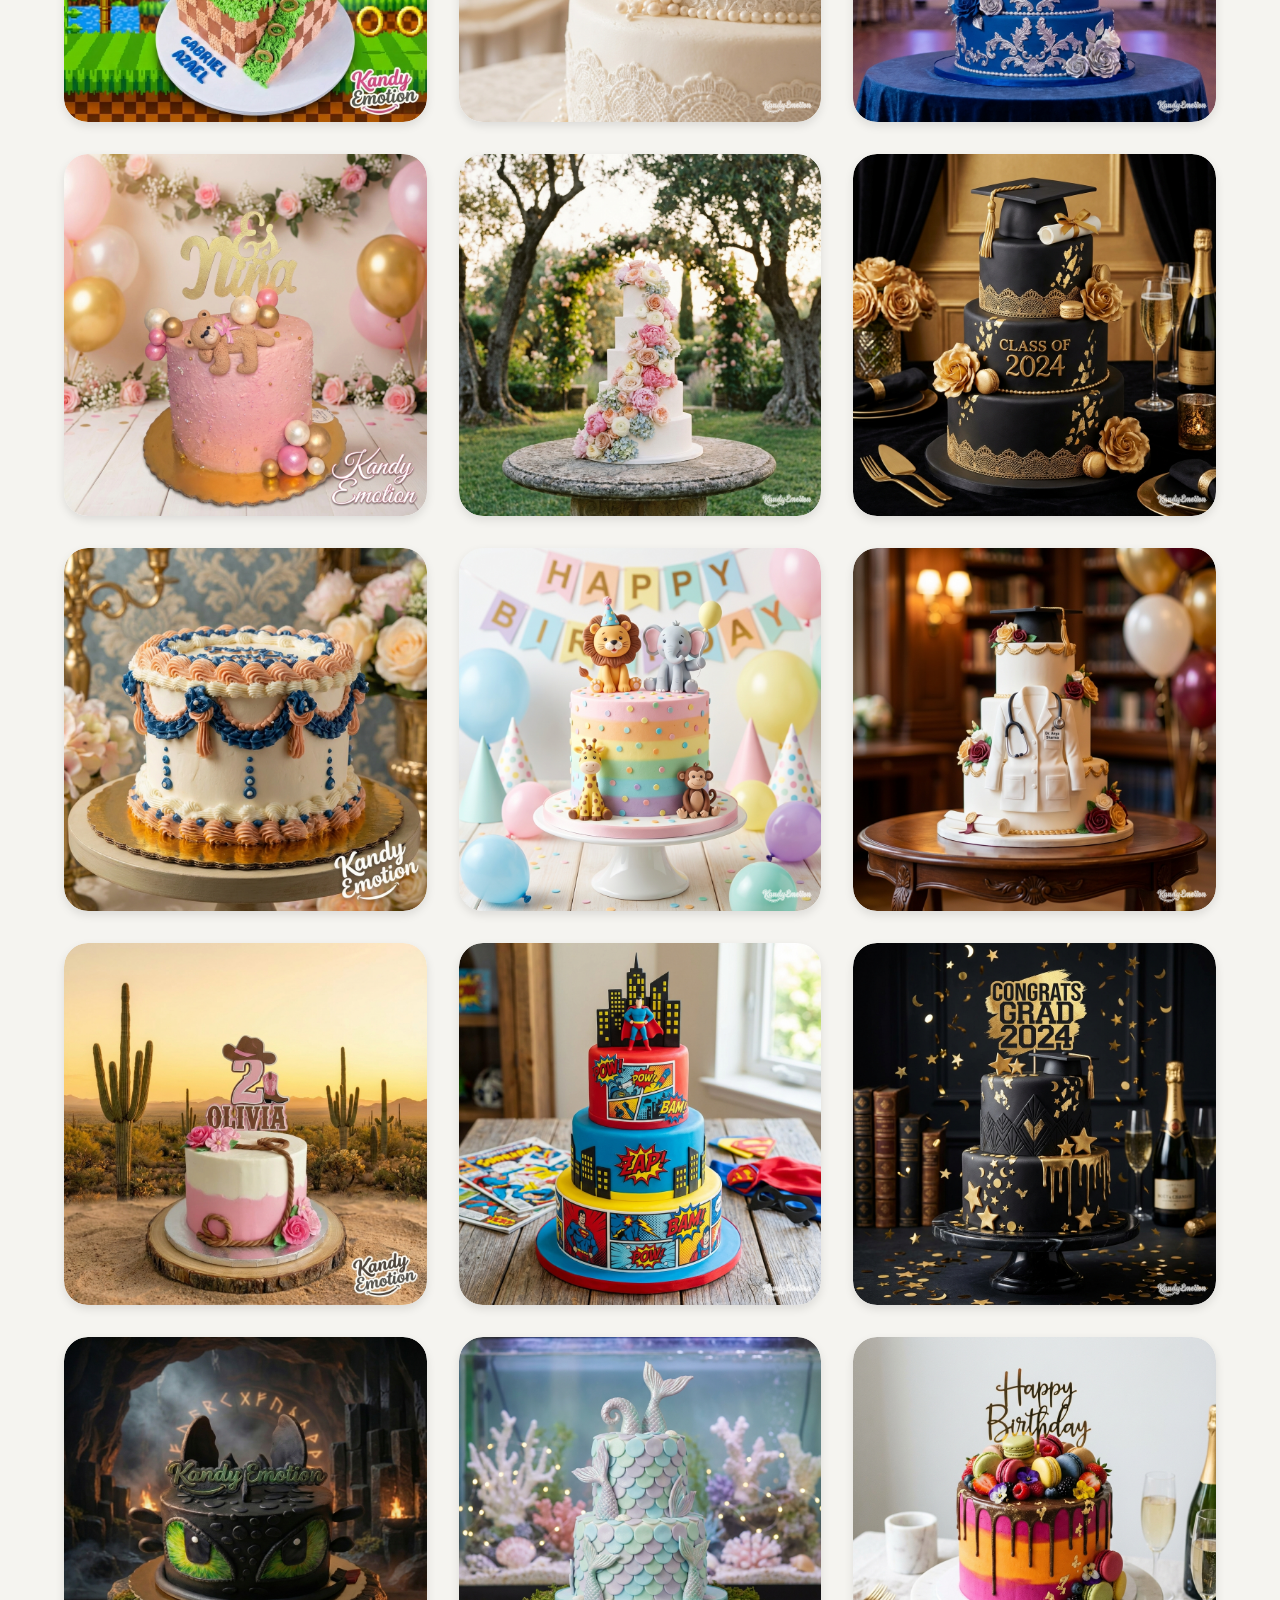
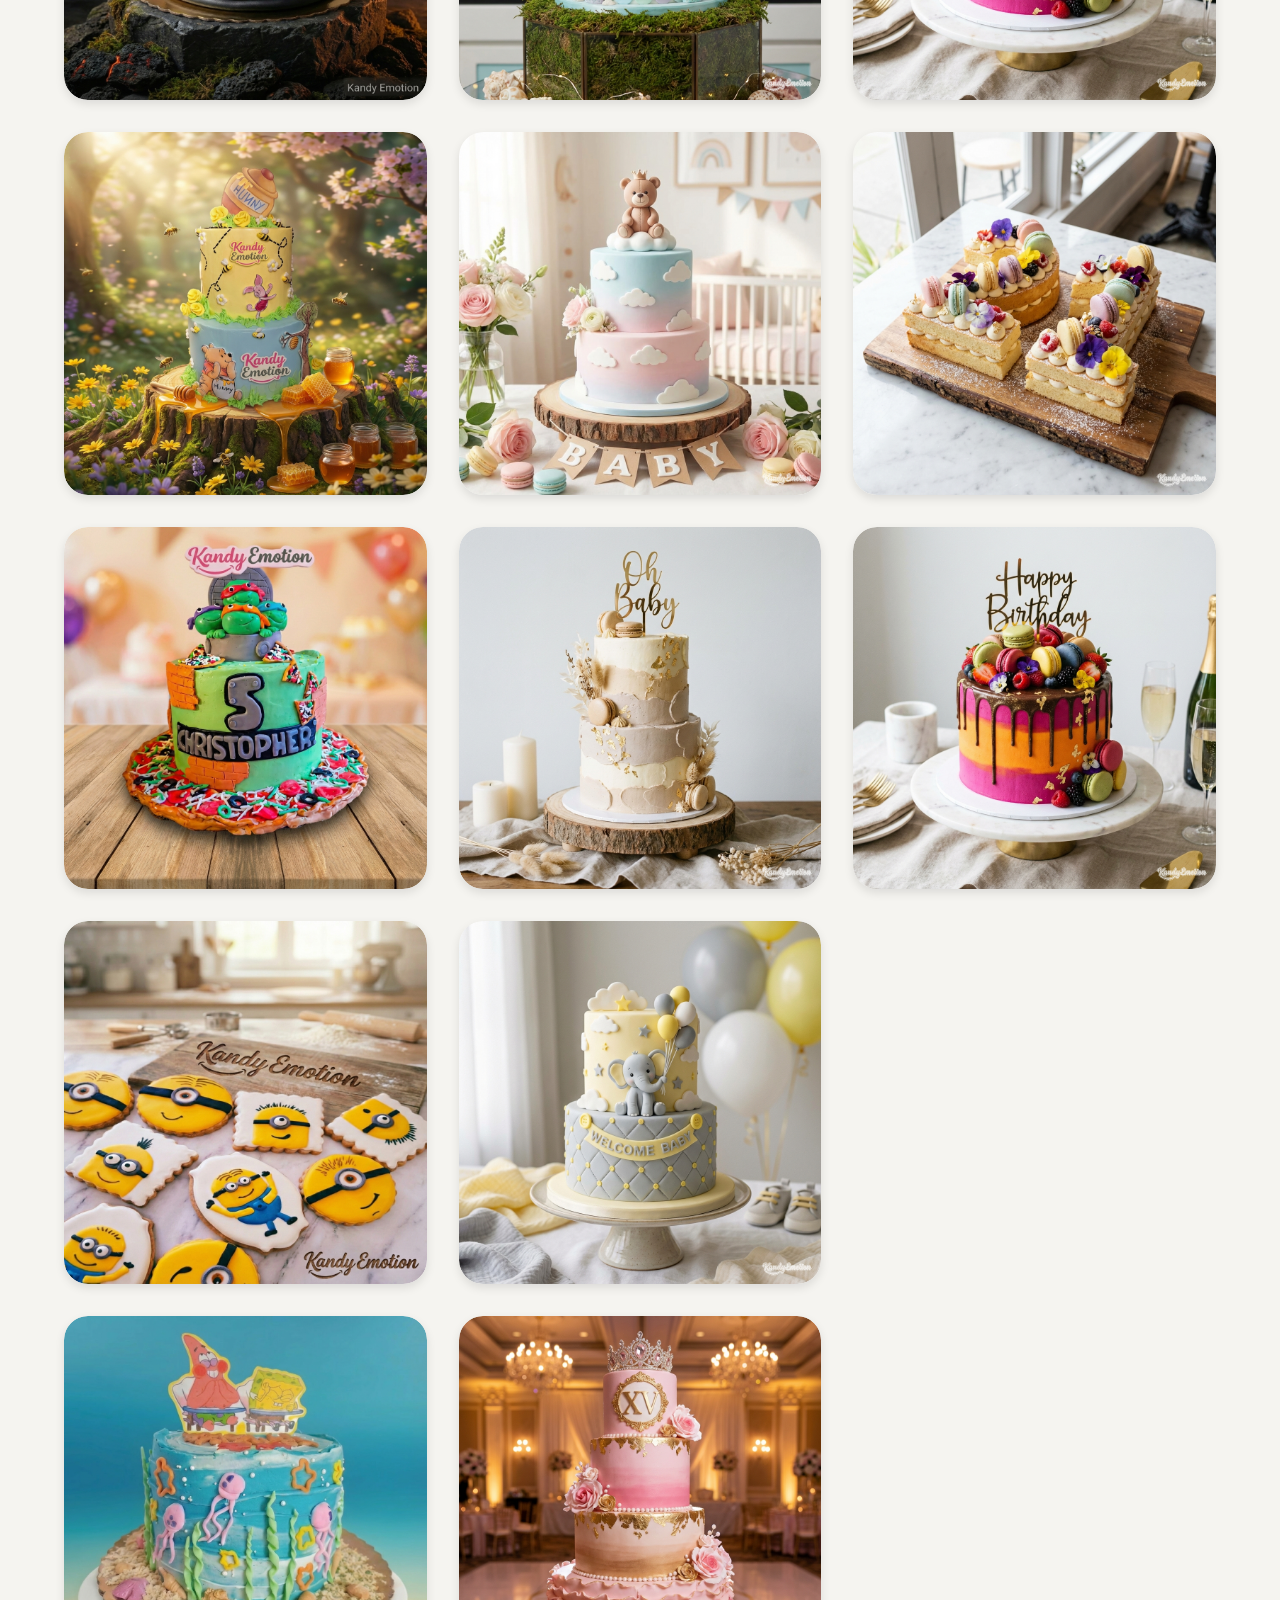
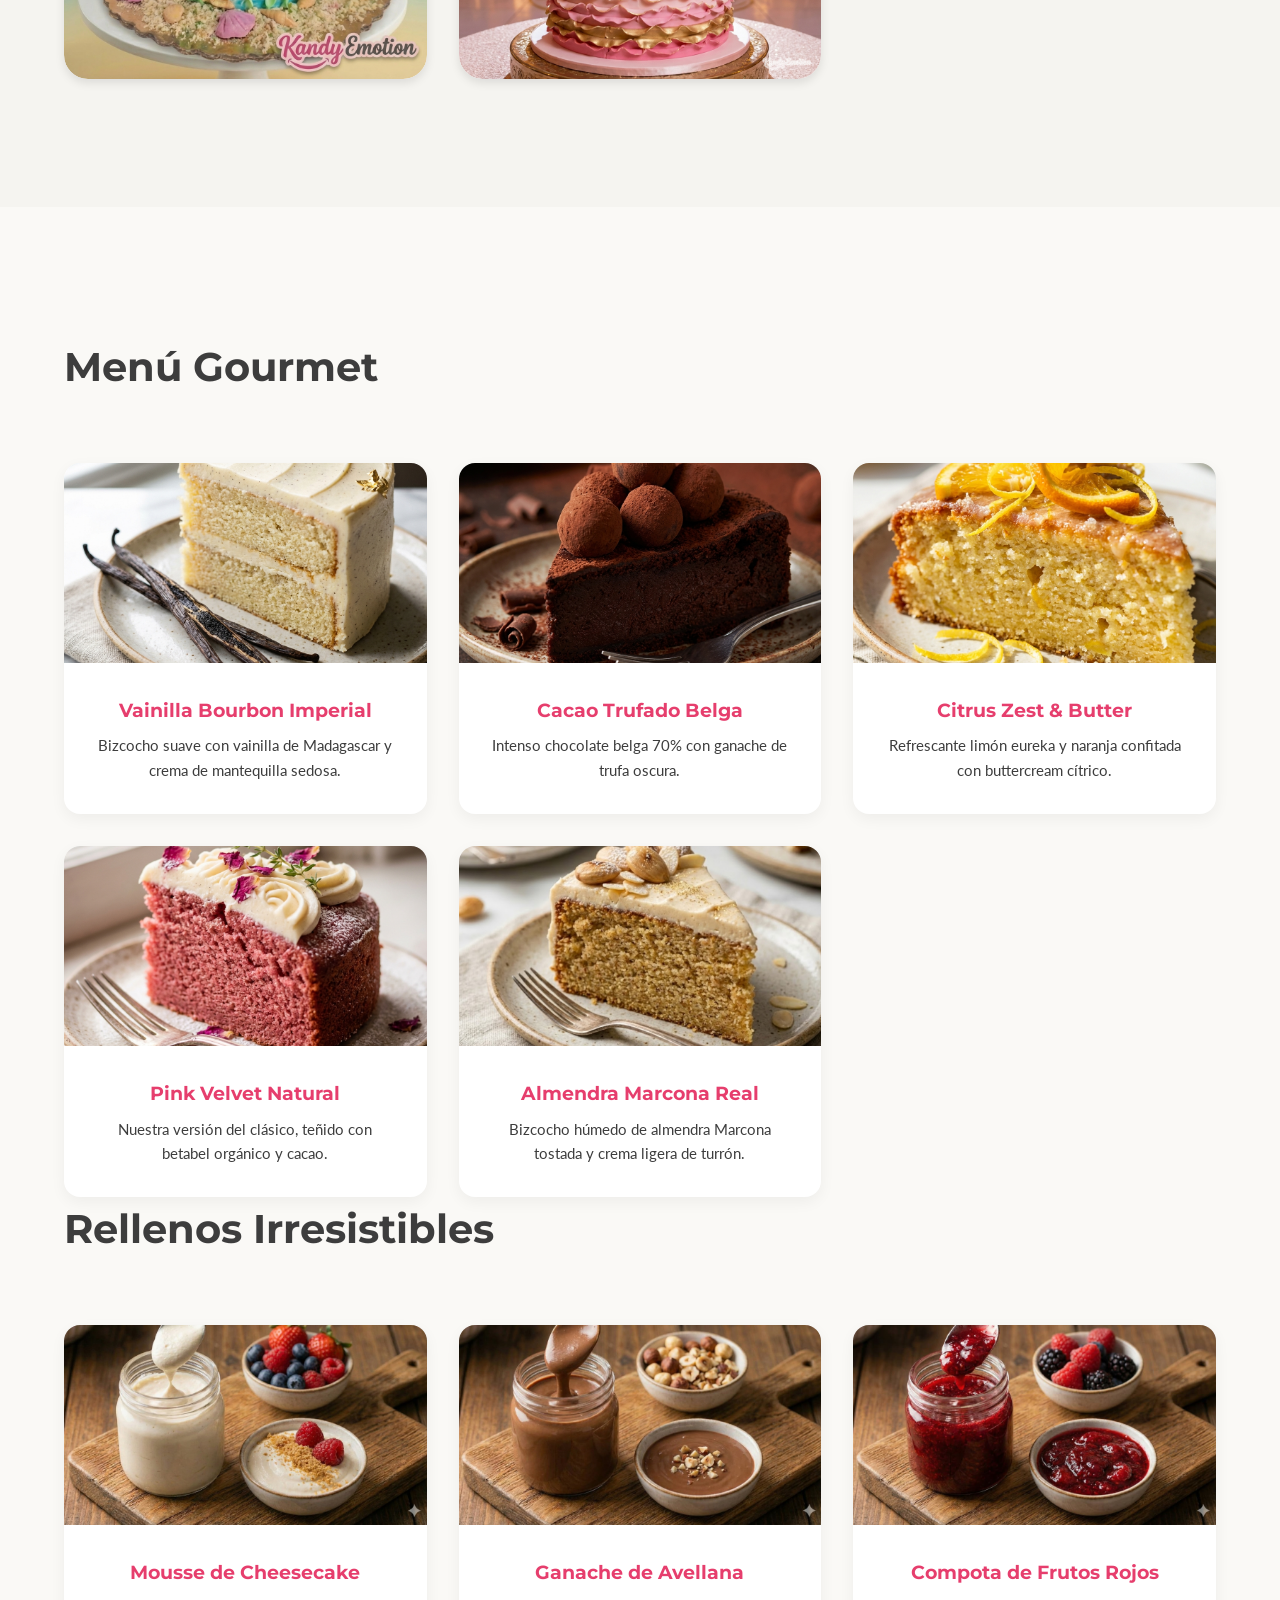
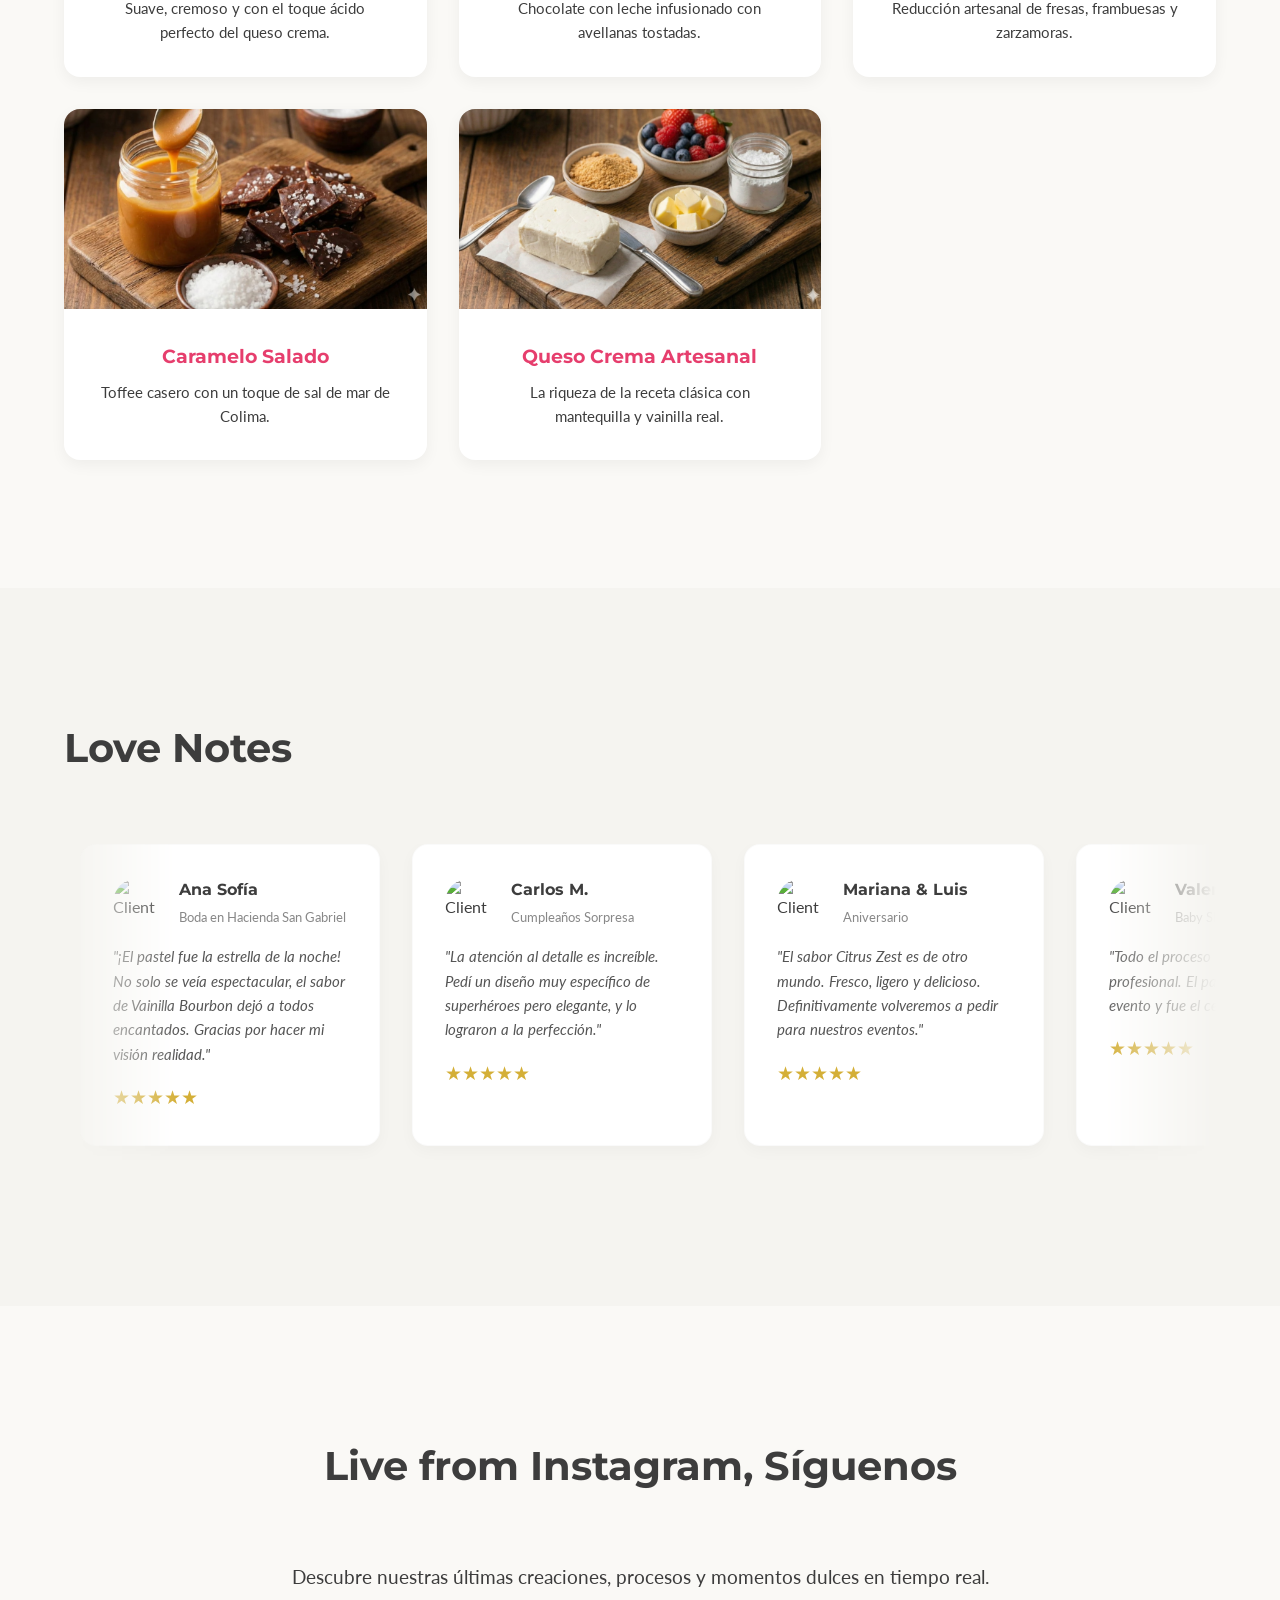
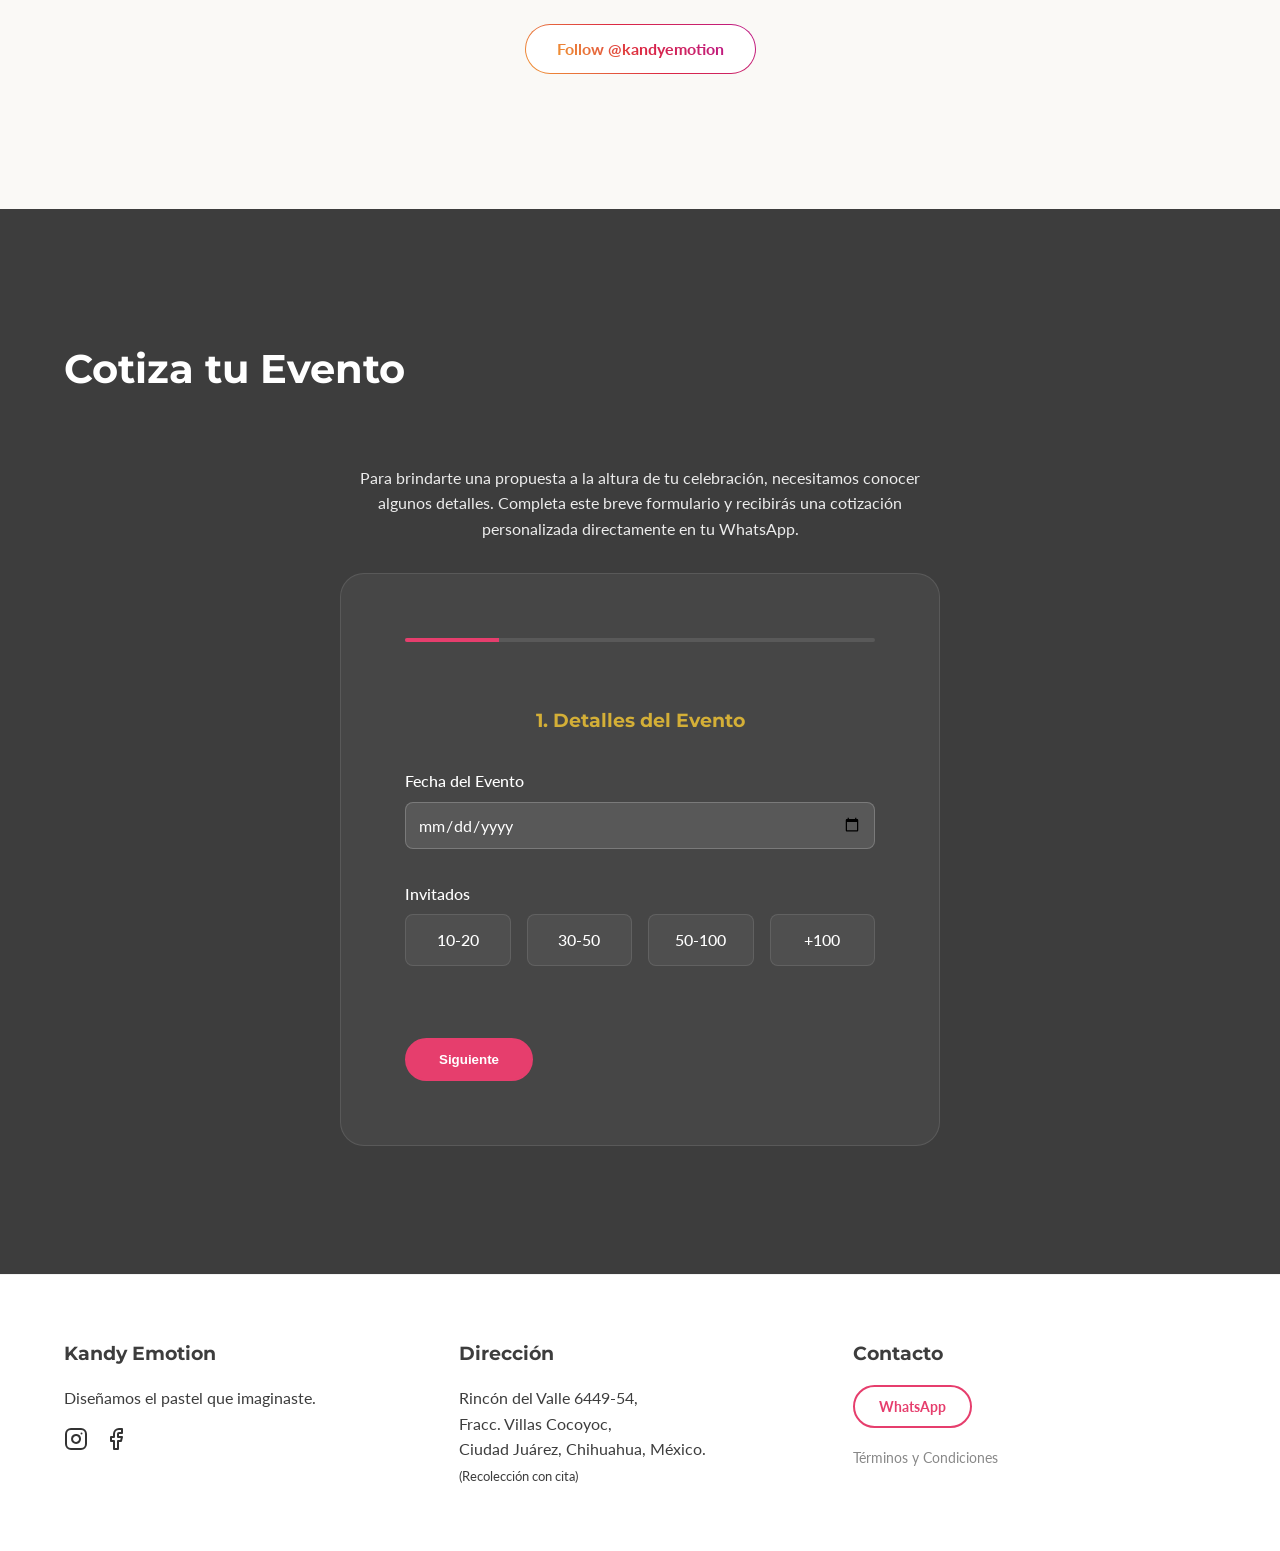
==== commit 9061b530: "Feat: Add 10 new gallery images (watermarked & categorized) and reorder gallery" ====
--- a/index.html
+++ b/index.html
@@ -172,6 +172,68 @@
 
                 <!-- Masonry Grid -->
                 <div class="gallery-grid">
+                    <!-- Batch 2 Items (Newest) -->
+                    <div class="gallery-item kids" onclick="openLightbox(this)">
+                        <img src="assets/images/gallery-moana.jpg"
+                            alt="Aventura Tropical: Un paraíso de playa con detalles florales para Renata."
+                            loading="lazy">
+                        <div class="gallery-overlay"></div>
+                    </div>
+                    <div class="gallery-item kids" onclick="openLightbox(this)">
+                        <img src="assets/images/gallery-sonic.jpg"
+                            alt="Velocidad Sónica: ¡Gotta go fast! Gabriel Azael celebra con el erizo azul."
+                            loading="lazy">
+                        <div class="gallery-overlay"></div>
+                    </div>
+                    <div class="gallery-item babyshower" onclick="openLightbox(this)">
+                        <img src="assets/images/gallery-bear-reveal.jpg"
+                            alt="Dulcísima Espera: 'Es Niña', celebrado con ternura y detalles en rosa y oro."
+                            loading="lazy">
+                        <div class="gallery-overlay"></div>
+                    </div>
+                    <div class="gallery-item birthday" onclick="openLightbox(this)">
+                        <img src="assets/images/gallery-vintage.jpg"
+                            alt="Elegancia Lambeth: Un diseño vintage clásico con olanes de betún en azul y durazno."
+                            loading="lazy">
+                        <div class="gallery-overlay"></div>
+                    </div>
+                    <div class="gallery-item kids" onclick="openLightbox(this)">
+                        <img src="assets/images/gallery-cowgirl.jpg"
+                            alt="Lejano Oeste Chic: Olivia cumple 2 con estilo vaquero y detalles florales."
+                            loading="lazy">
+                        <div class="gallery-overlay"></div>
+                    </div>
+                    <!-- New Birthday Items (Featured) -->
+                    <div class="gallery-item birthday" onclick="openLightbox(this)">
+                        <img src="assets/images/gallery-toothless.jpg"
+                            alt="Furia Nocturna: Un diseño impactante en negro intenso con detalles pintados a mano."
+                            loading="lazy">
+                        <div class="gallery-overlay"></div>
+                    </div>
+                    <div class="gallery-item birthday" onclick="openLightbox(this)">
+                        <img src="assets/images/gallery-pooh.jpg"
+                            alt="Bosque de los Cien Acres: Ternura en dos niveles con Winnie y detalles de miel derramada."
+                            loading="lazy">
+                        <div class="gallery-overlay"></div>
+                    </div>
+                    <div class="gallery-item birthday" onclick="openLightbox(this)">
+                        <img src="assets/images/gallery-tmnt.jpg"
+                            alt="Cowabunga Style: ¡Diversión radical! Modelado 3D de las Tortugas Ninja emergiendo para la fiesta."
+                            loading="lazy">
+                        <div class="gallery-overlay"></div>
+                    </div>
+                    <div class="gallery-item birthday" onclick="openLightbox(this)">
+                        <img src="assets/images/gallery-minions.jpg"
+                            alt="Minion Mania: Set de galletas personalizadas con las expresiones más divertidas."
+                            loading="lazy">
+                        <div class="gallery-overlay"></div>
+                    </div>
+                    <div class="gallery-item birthday" onclick="openLightbox(this)">
+                        <img src="assets/images/gallery-spongebob.jpg"
+                            alt="Fondo de Bikini: Bob Esponja y Patricio celebrando bajo el mar con medusas de azúcar."
+                            loading="lazy">
+                        <div class="gallery-overlay"></div>
+                    </div>
                     <!-- Wedding -->
                     <div class="gallery-item wedding" onclick="openLightbox(this)">
                         <img src="assets/images/gallery-wedding.png" alt="Pastel de Boda Elegante" loading="lazy">
@@ -248,6 +310,7 @@
                         <img src="assets/images/gallery-birthday.png" alt="Pastel Cumpleaños" loading="lazy">
                         <div class="gallery-overlay"></div>
                     </div>
+
                     <div class="gallery-item birthday" onclick="openLightbox(this)">
                         <img src="assets/images/gallery-birthday-2.png" alt="Pastel Monograma" loading="lazy">
                         <div class="gallery-overlay"></div>
@@ -743,7 +806,13 @@
                         </div>
                         <div class="form-group">
                             <label for="client-contact">WhatsApp / Email</label>
-                            <input type="text" id="client-contact" class="form-control" required>
+                            <input type="text" id="client-contact" class="form-control"
+                                placeholder="Para enviarte la propuesta">
+                        </div>
+                        <div class="form-group">
+                            <label for="client-comments">Comentarios Adicionales</label>
+                            <textarea id="client-comments" class="form-control" rows="3"
+                                placeholder="Algún detalle extra o petición especial..."></textarea>
                         </div>
                         <p class="disclaimer"><small>* Para asegurar tu fecha en nuestra agenda de producción,
                                 trabajamos con una reserva del 50%.</small></p>
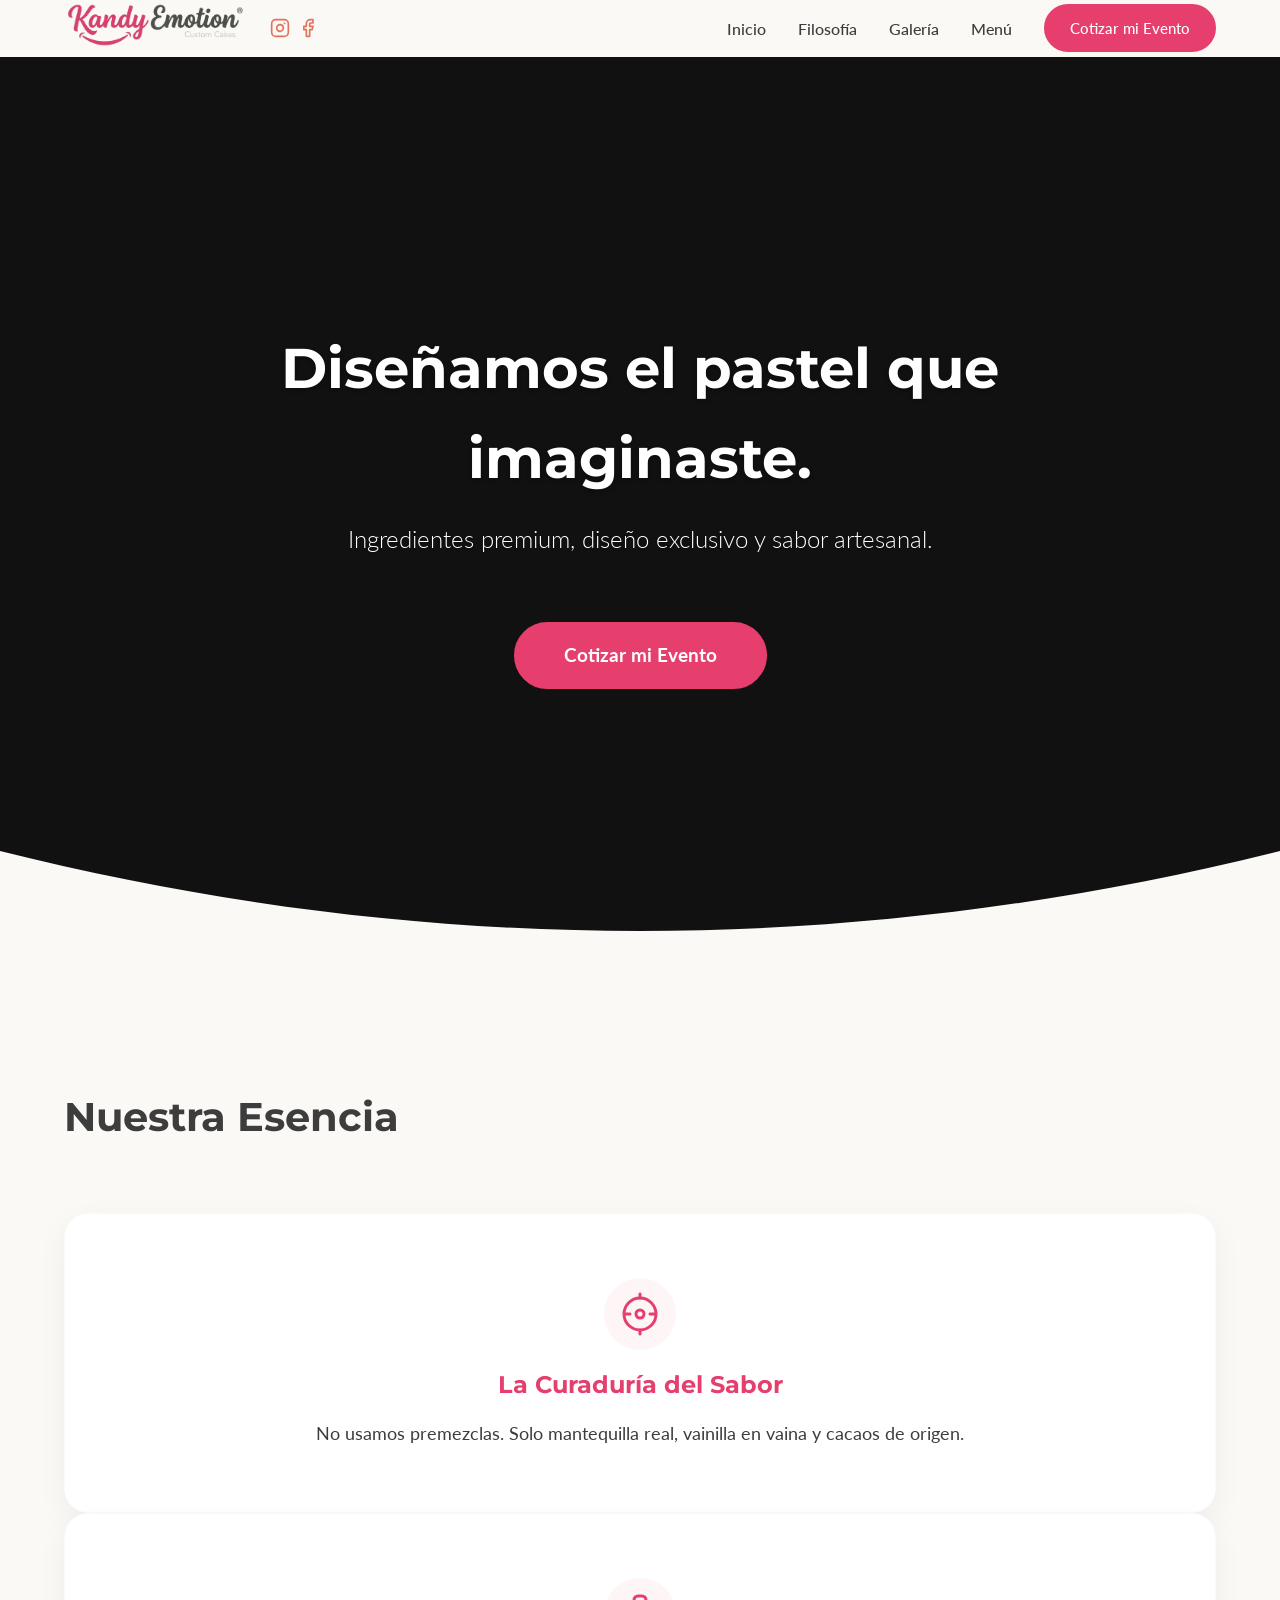
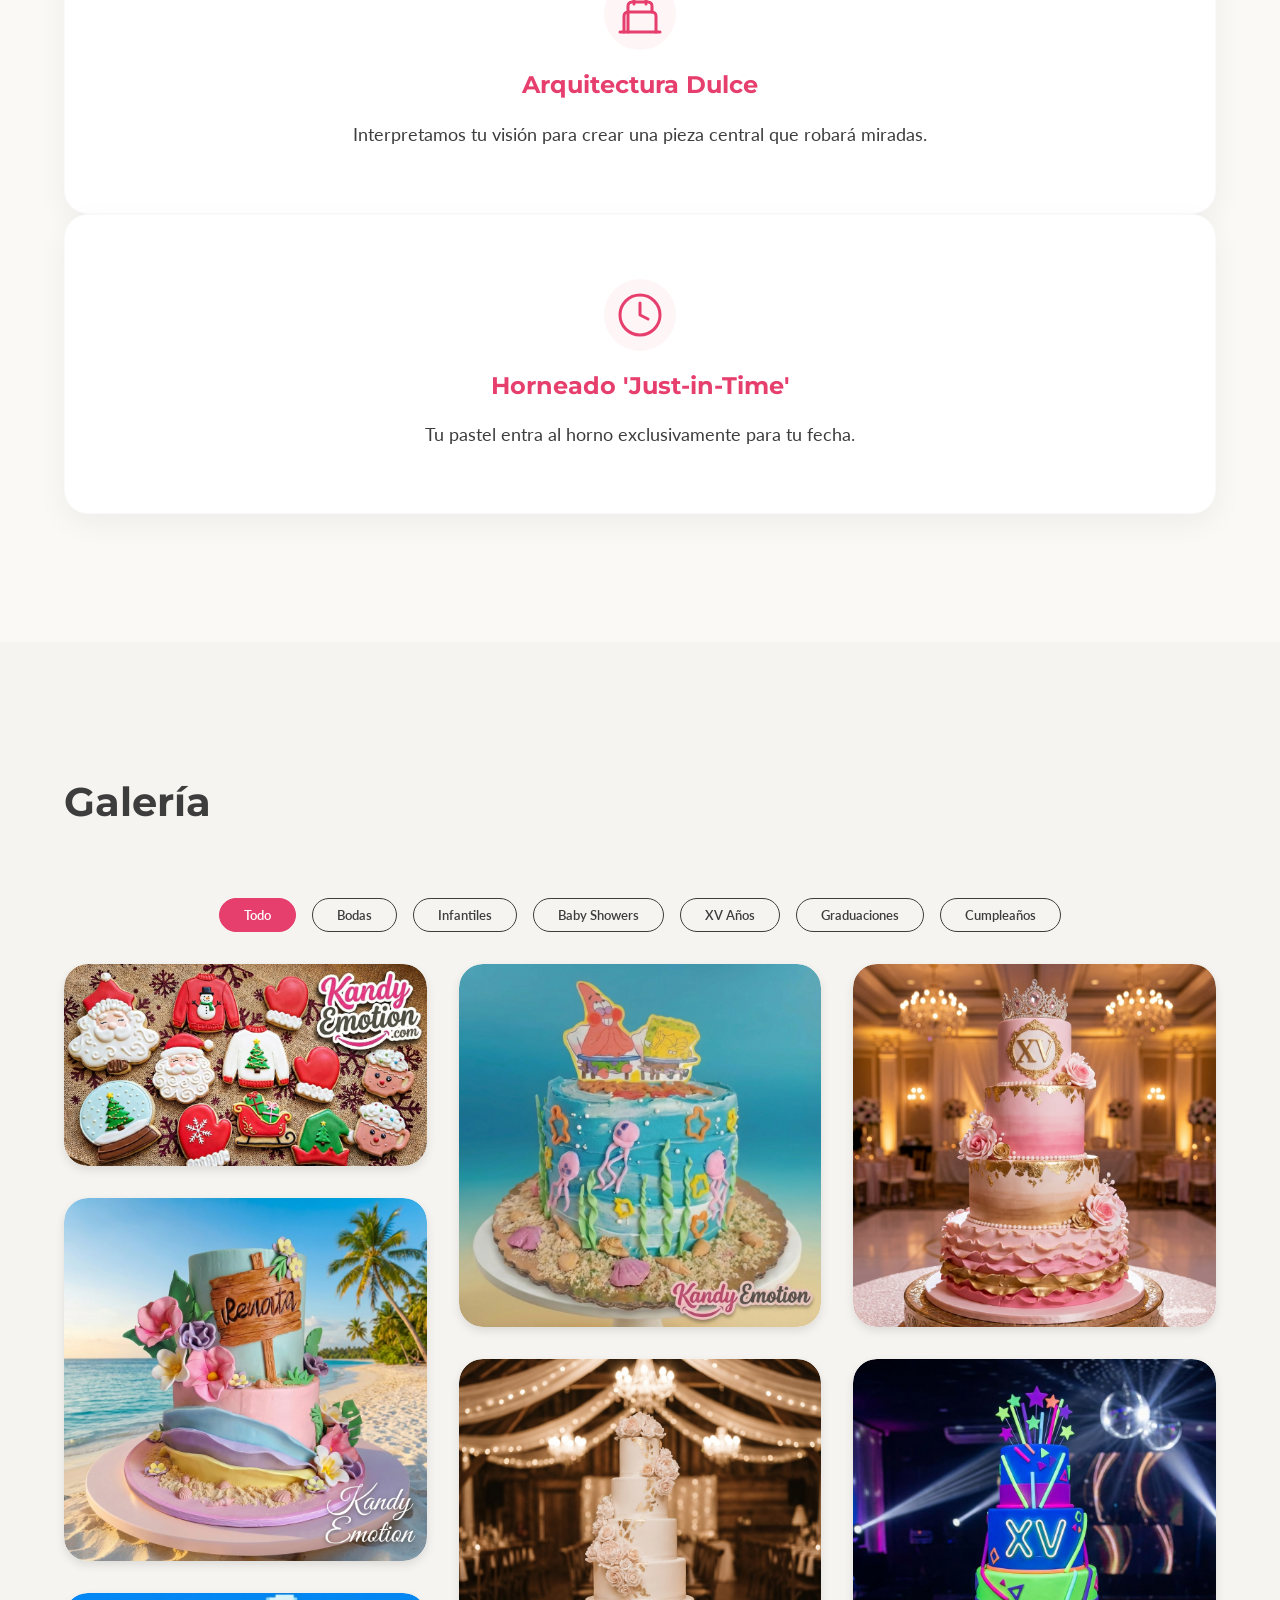
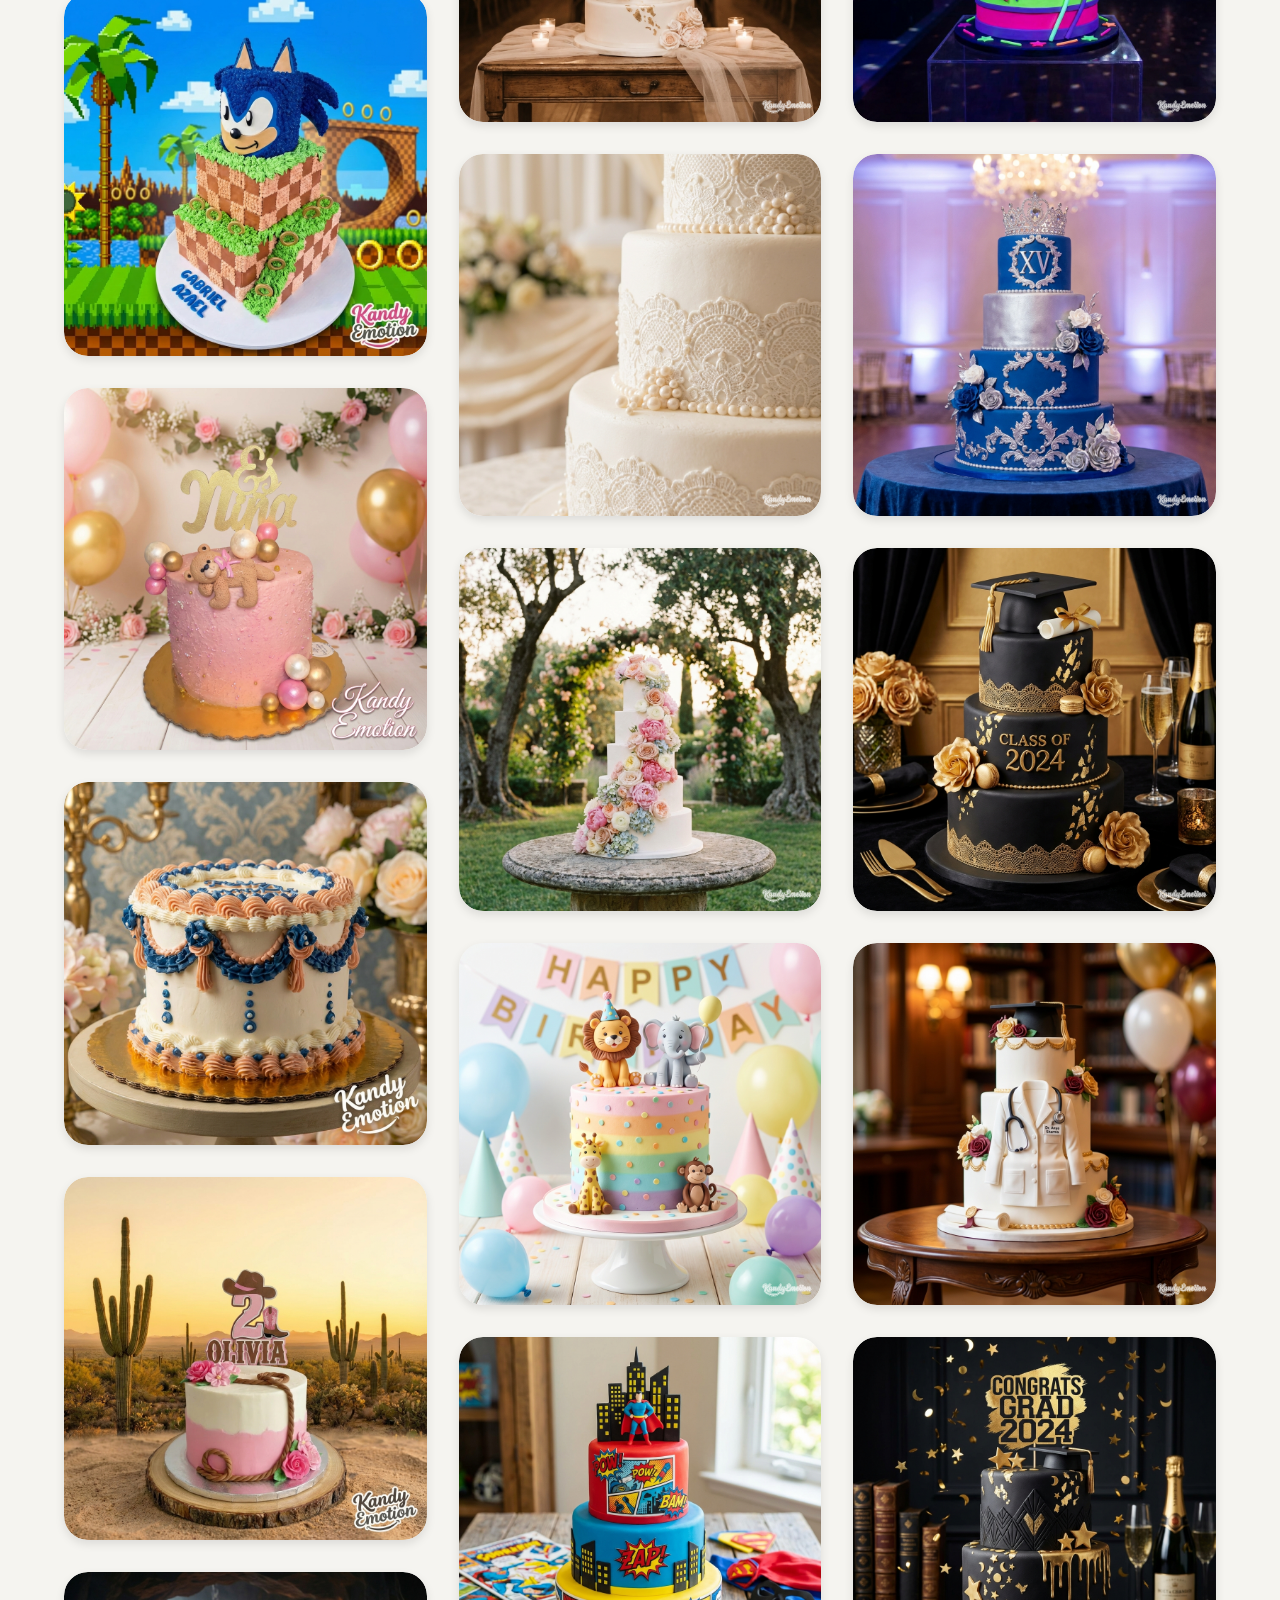
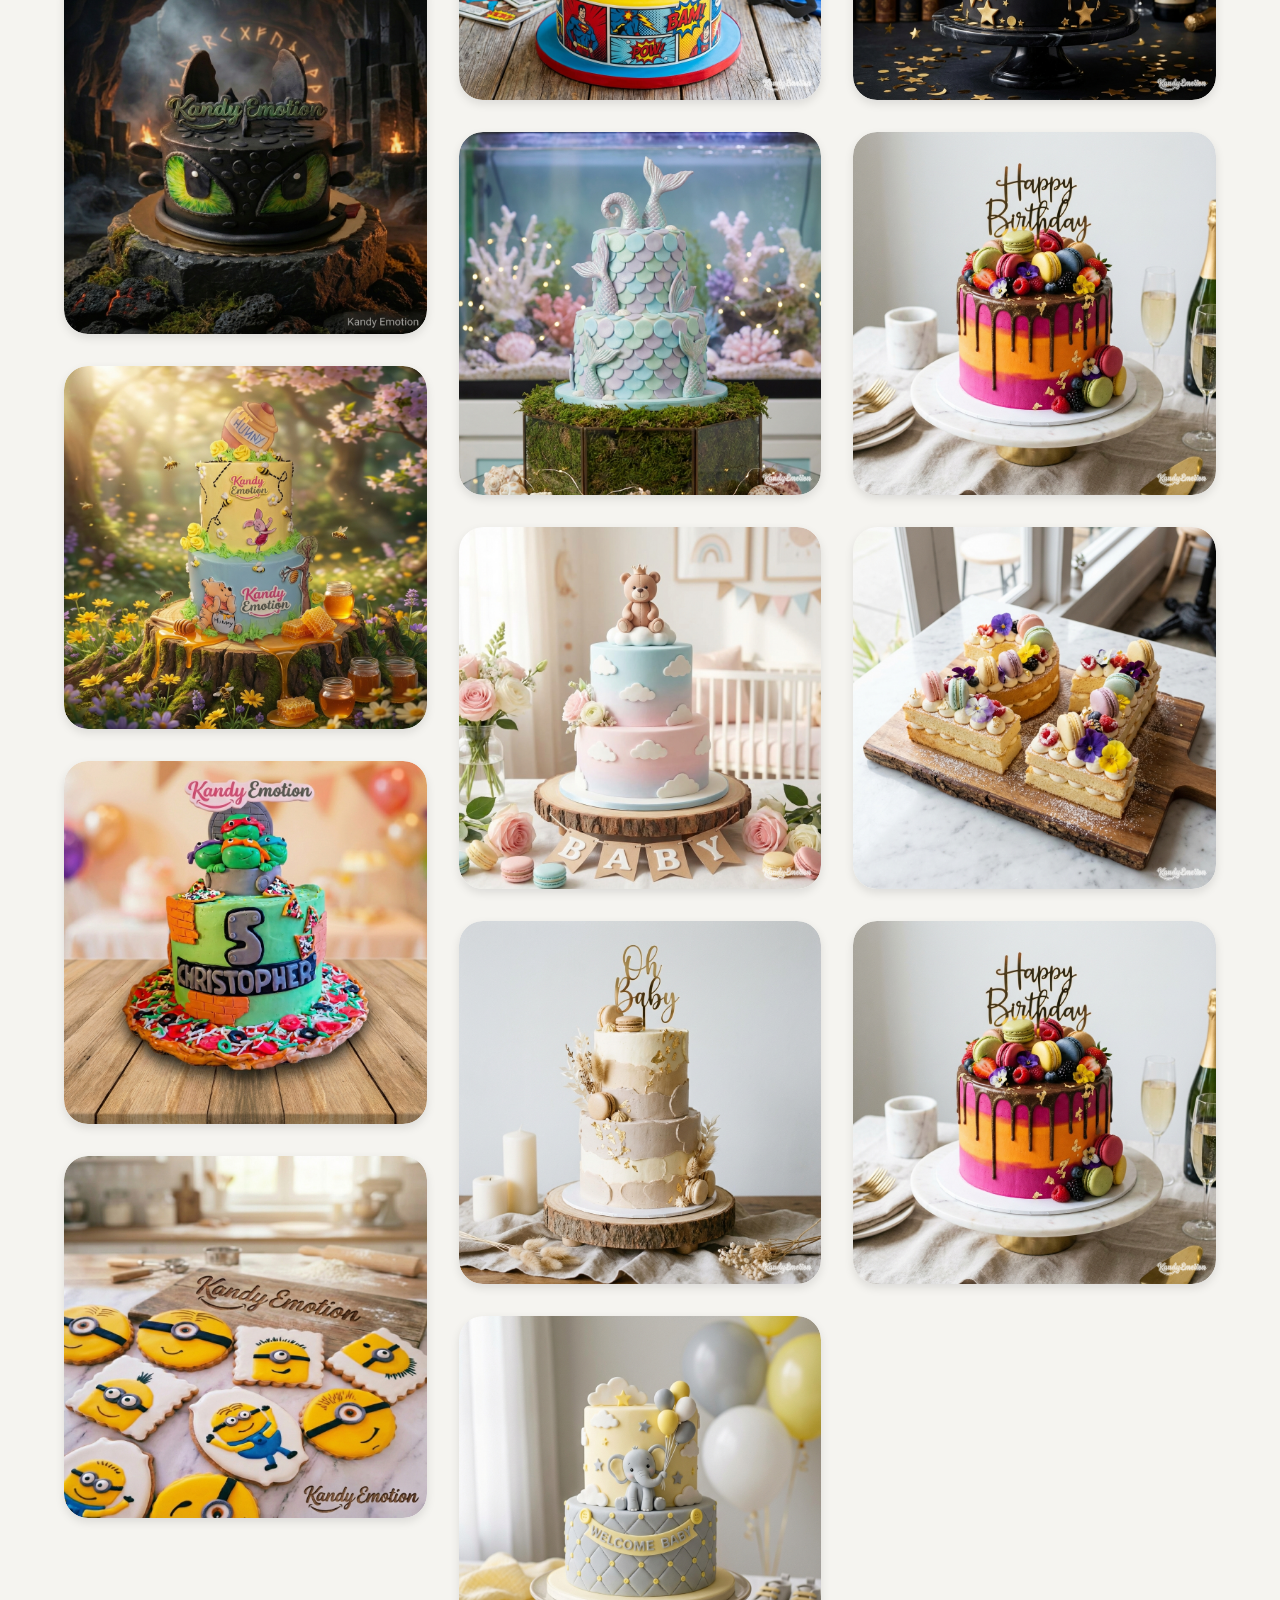
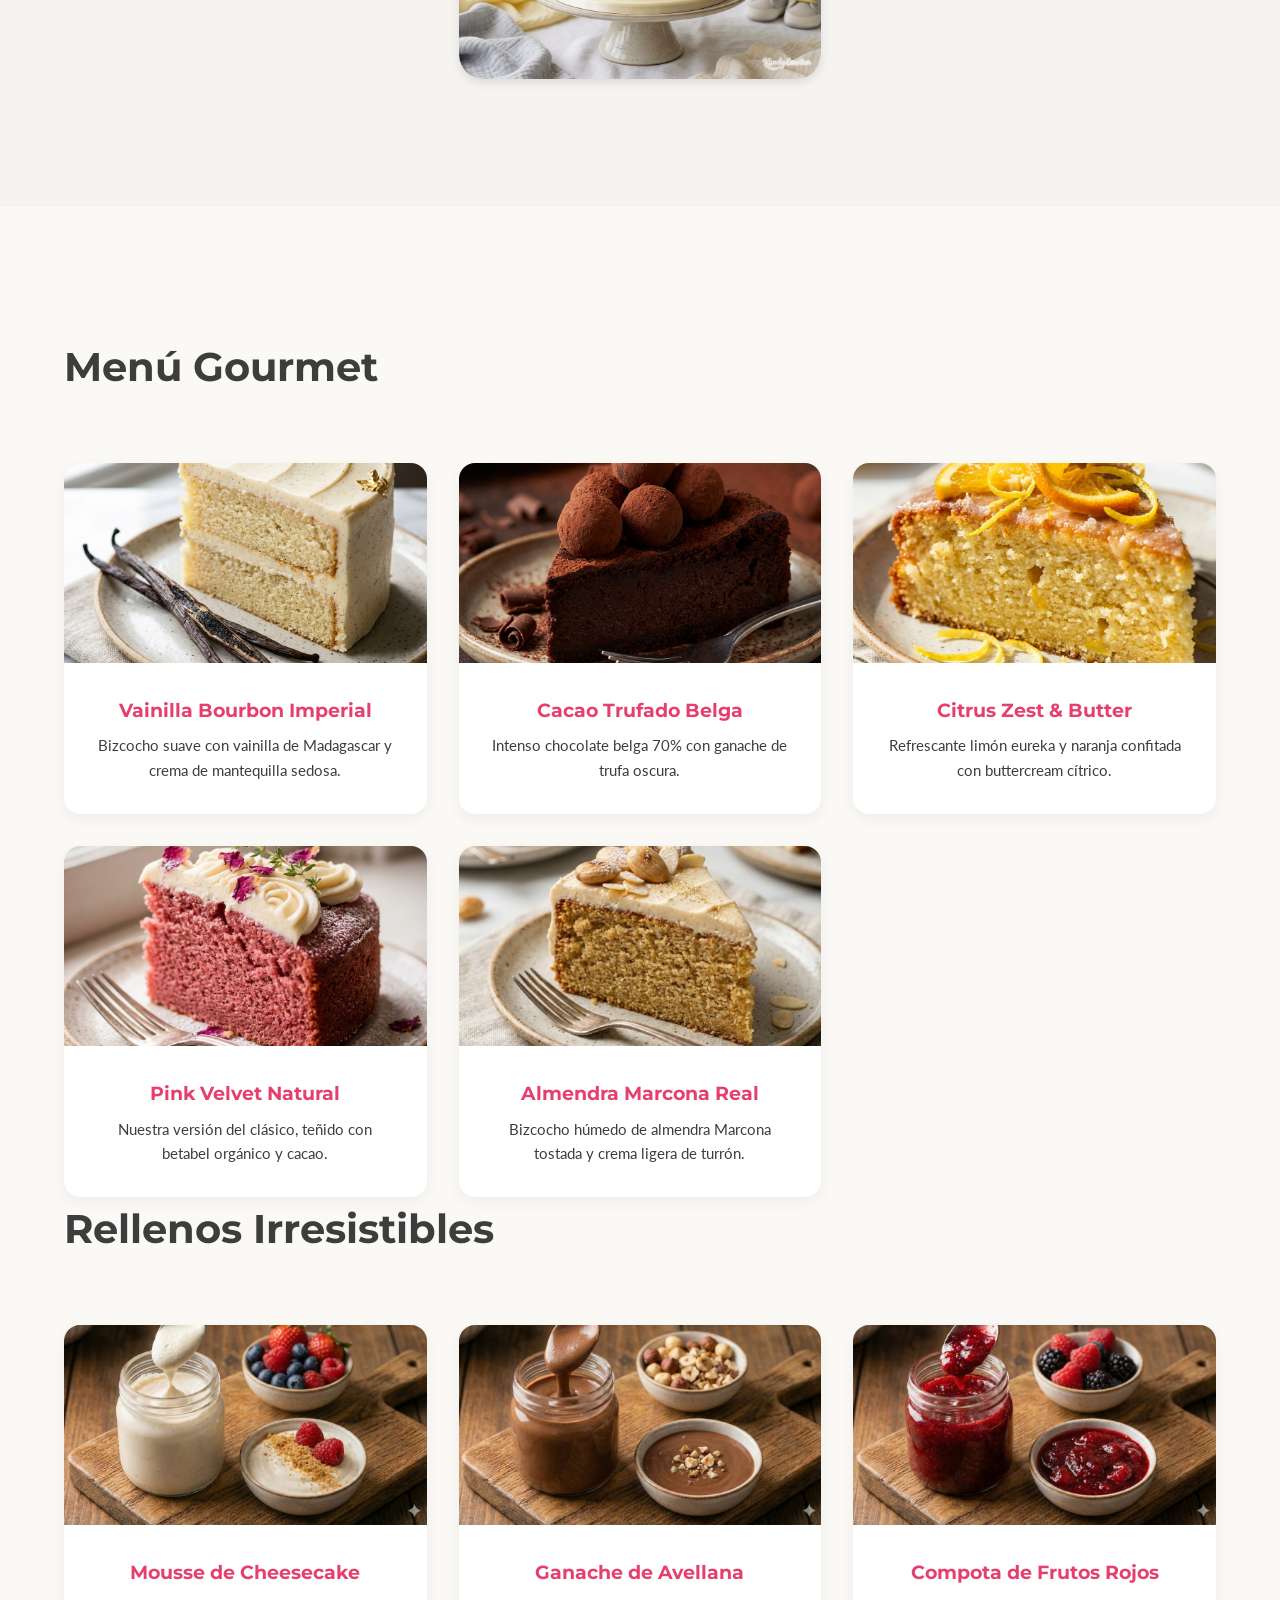
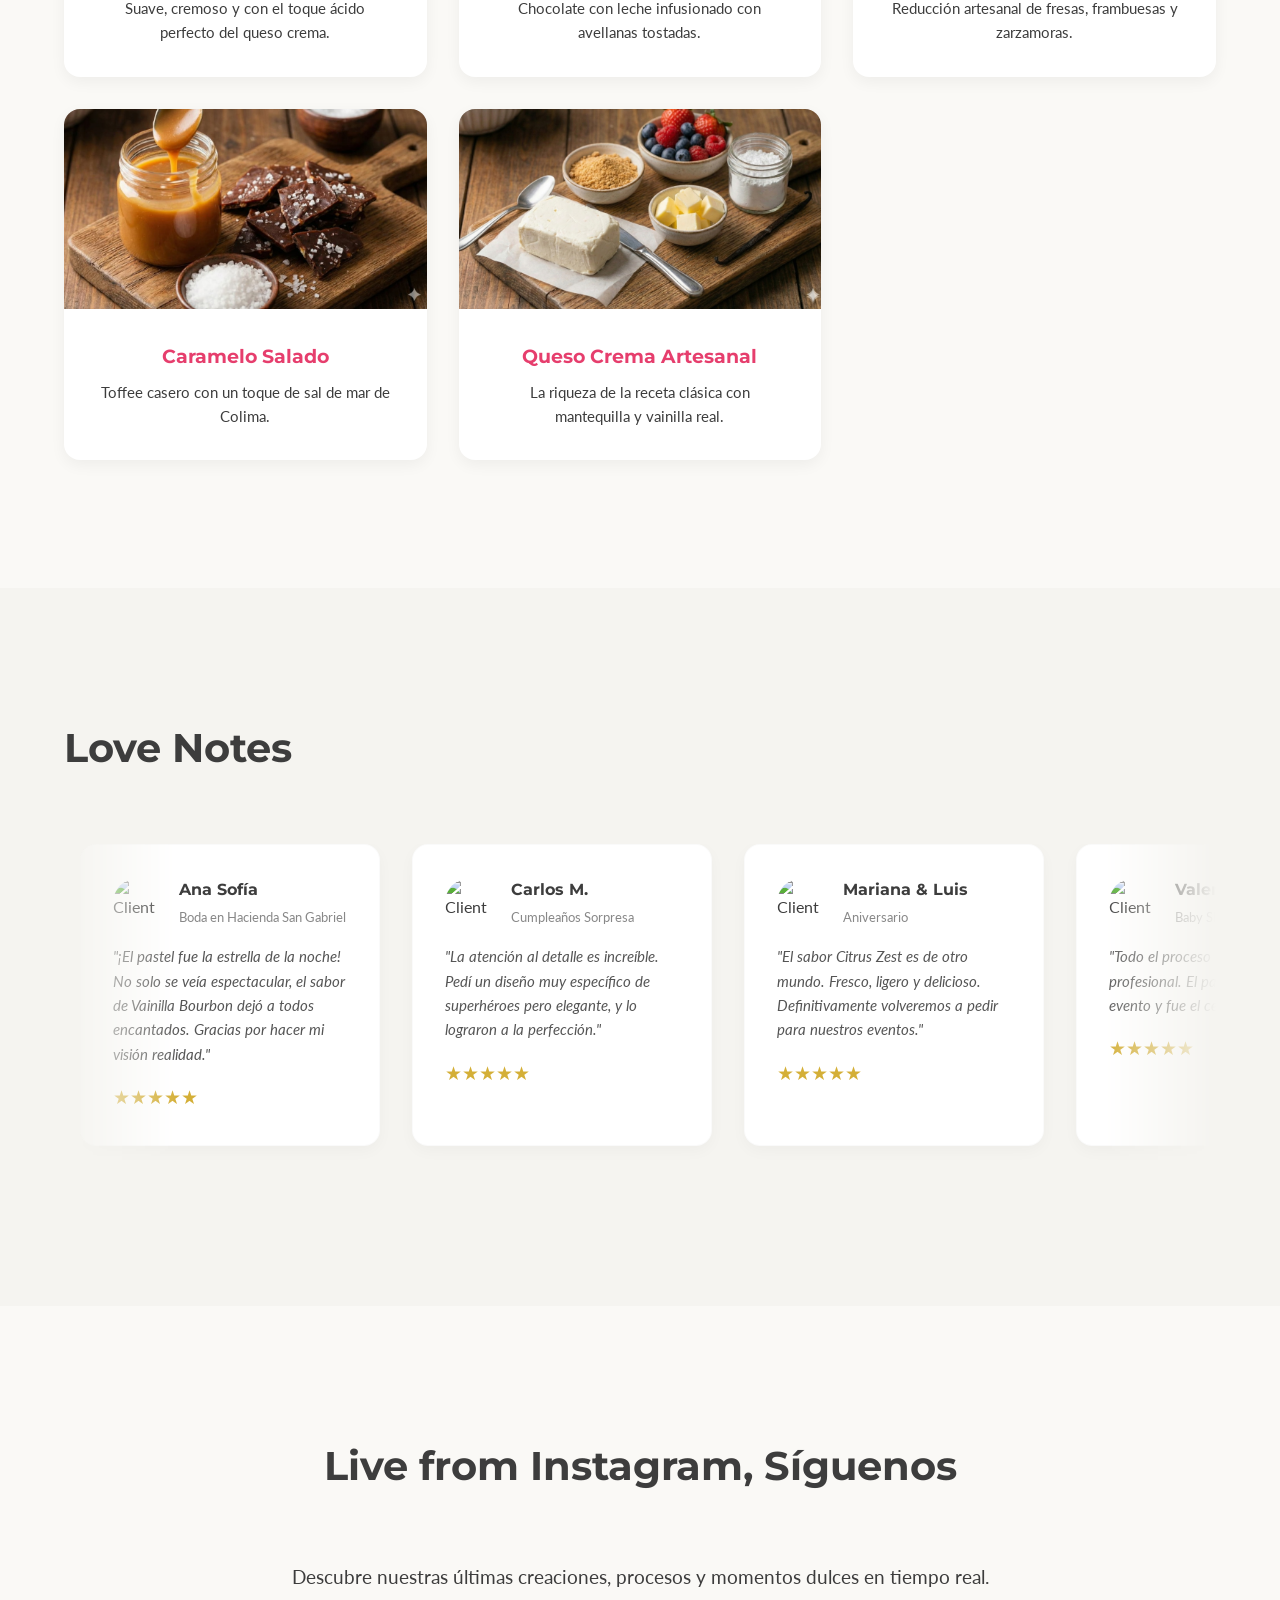
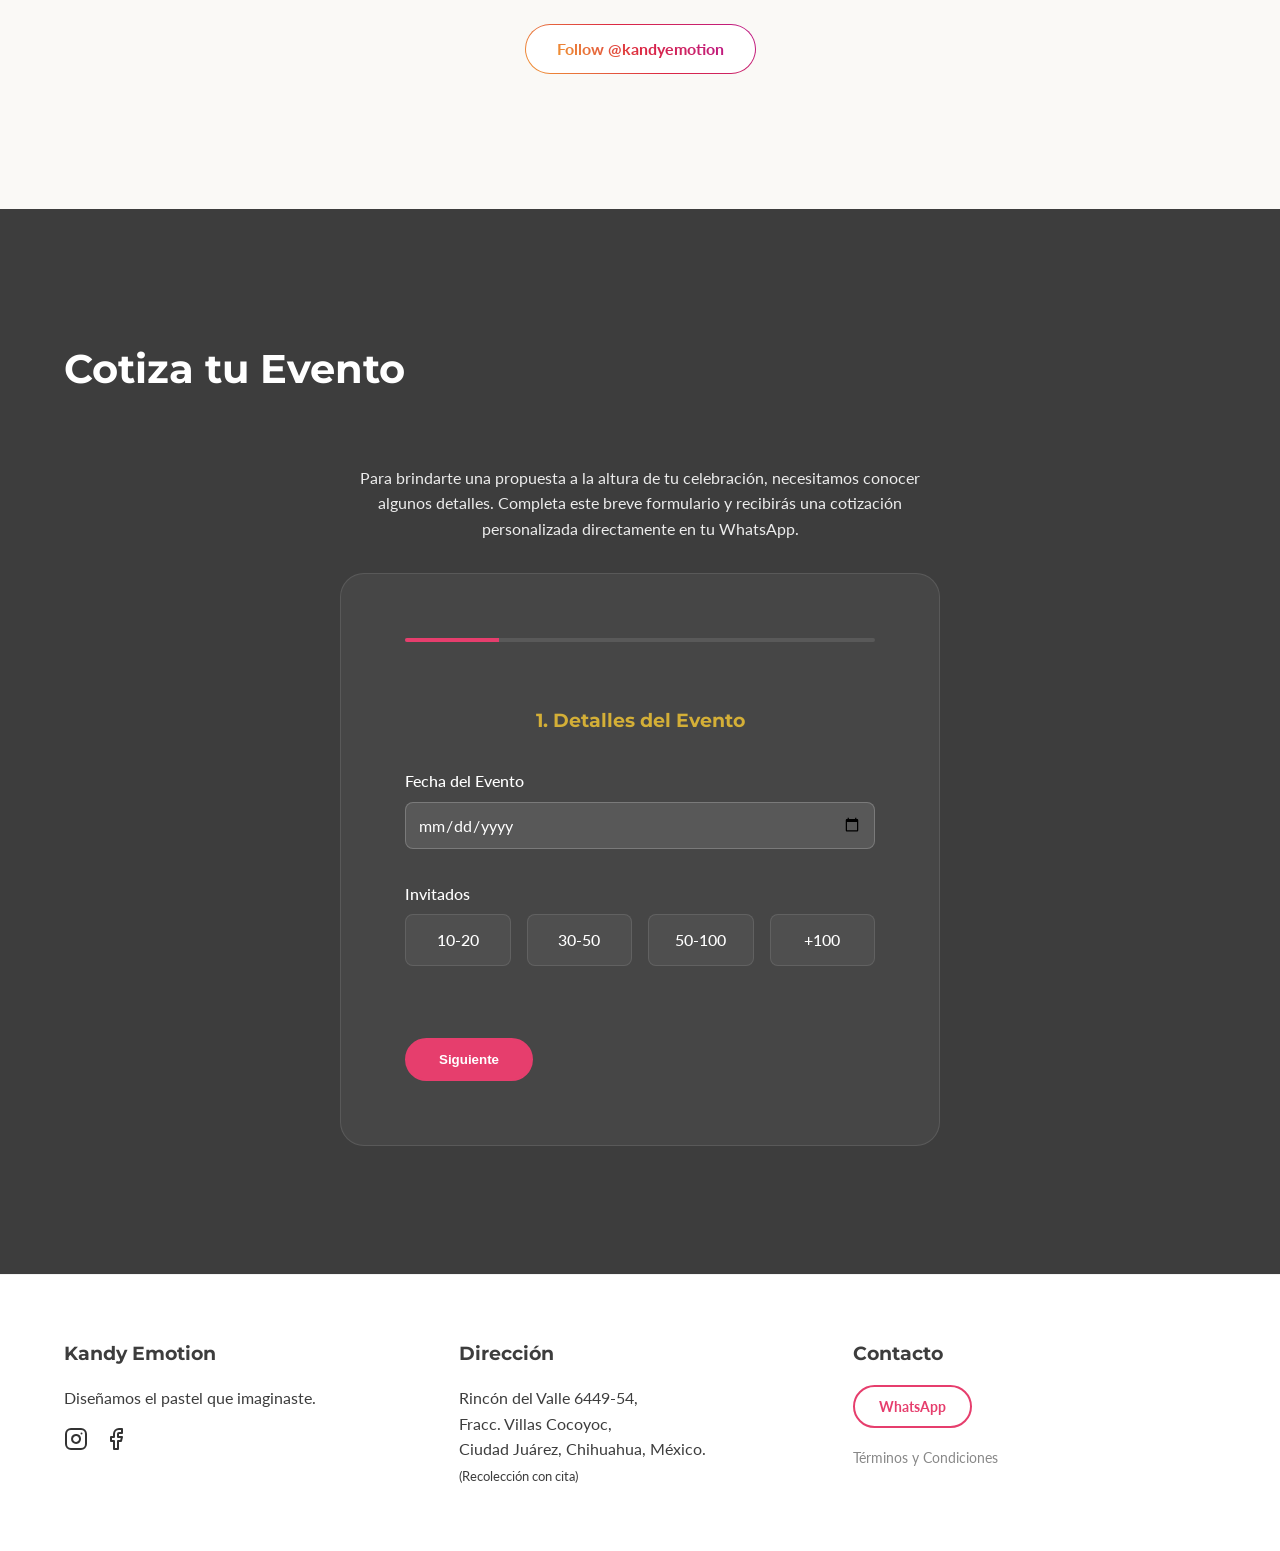
==== commit 3ac69e7c: "Feat: Add header social icons and Christmas gallery image" ====
--- a/index.html
+++ b/index.html
@@ -40,9 +40,29 @@
     <!-- Header -->
     <header id="main-header">
         <div class="container header-content">
-            <a href="#" class="logo">
-                <img src="assets/images/logo-full.png" alt="Kandy Emotion" style="height: 50px;">
-            </a>
+            <div class="logo-area" style="display: flex; align-items: center; gap: 1.5rem;">
+                <a href="#" class="logo">
+                    <img src="assets/images/logo-full.png" alt="Kandy Emotion" style="height: 50px;">
+                </a>
+                <div class="social-icons header-socials" style="display: flex; gap: 0.5rem;">
+                    <a href="https://instagram.com/kandyemotion" target="_blank" aria-label="Instagram"
+                        style="color: #E2725B; display: flex; align-items: center;">
+                        <svg xmlns="http://www.w3.org/2000/svg" width="20" height="20" viewBox="0 0 24 24" fill="none"
+                            stroke="currentColor" stroke-width="2" stroke-linecap="round" stroke-linejoin="round">
+                            <rect x="2" y="2" width="20" height="20" rx="5" ry="5"></rect>
+                            <path d="M16 11.37A4 4 0 1 1 12.63 8 4 4 0 0 1 16 11.37z"></path>
+                            <line x1="17.5" y1="6.5" x2="17.51" y2="6.5"></line>
+                        </svg>
+                    </a>
+                    <a href="#" target="_blank" aria-label="Facebook"
+                        style="color: #E2725B; display: flex; align-items: center;">
+                        <svg xmlns="http://www.w3.org/2000/svg" width="20" height="20" viewBox="0 0 24 24" fill="none"
+                            stroke="currentColor" stroke-width="2" stroke-linecap="round" stroke-linejoin="round">
+                            <path d="M18 2h-3a5 5 0 0 0-5 5v3H7v4h3v8h4v-8h3l1-4h-4V7a1 1 0 0 1 1-1h3z"></path>
+                        </svg>
+                    </a>
+                </div>
+            </div>
             <nav class="desktop-nav">
                 <ul>
                     <li><a href="#hero">Inicio</a></li>
@@ -172,6 +192,13 @@
 
                 <!-- Masonry Grid -->
                 <div class="gallery-grid">
+                    <!-- Christmas Item (Newest) -->
+                    <div class="gallery-item kids" onclick="openLightbox(this)">
+                        <img src="assets/images/gallery-christmas.jpg"
+                            alt="Espíritu Navideño: Set de galletas decoradas a mano con detalles festivos (Santa, Esferas, Suéteres)."
+                            loading="lazy">
+                        <div class="gallery-overlay"></div>
+                    </div>
                     <!-- Batch 2 Items (Newest) -->
                     <div class="gallery-item kids" onclick="openLightbox(this)">
                         <img src="assets/images/gallery-moana.jpg"
